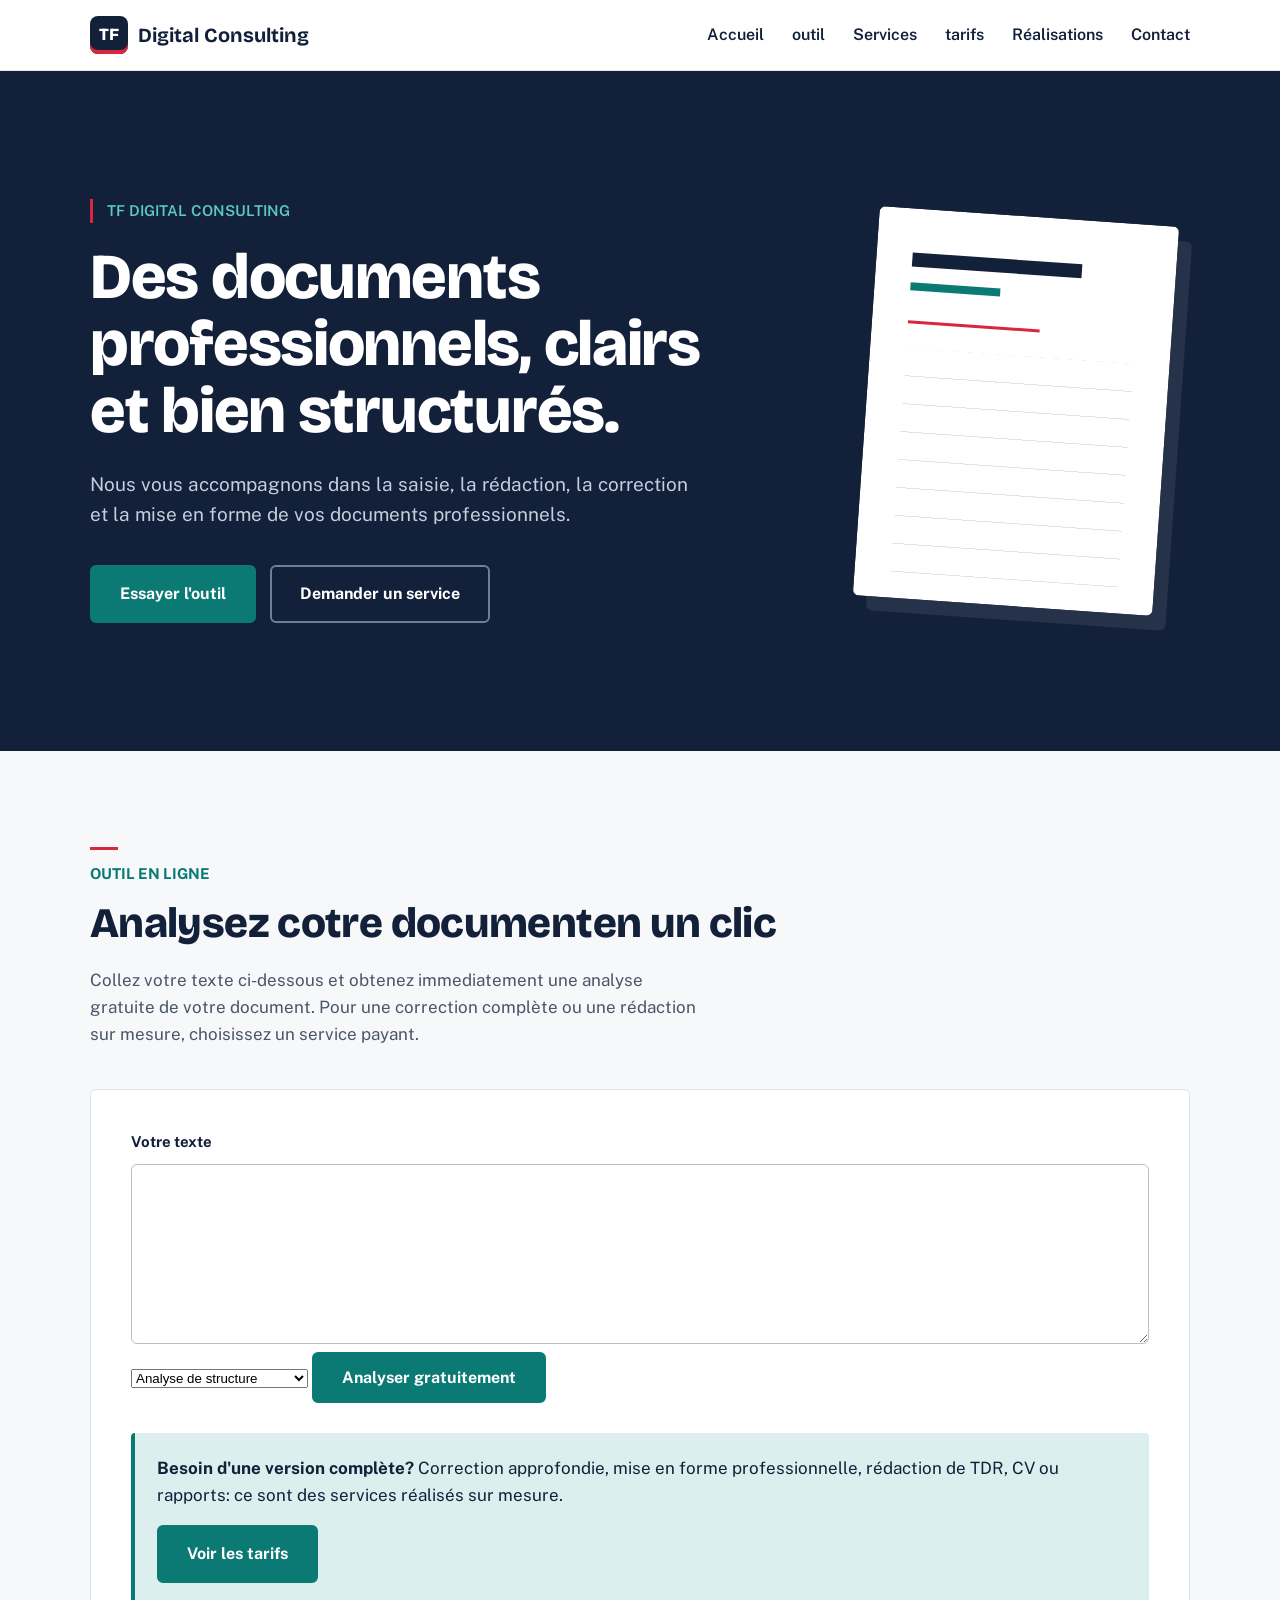
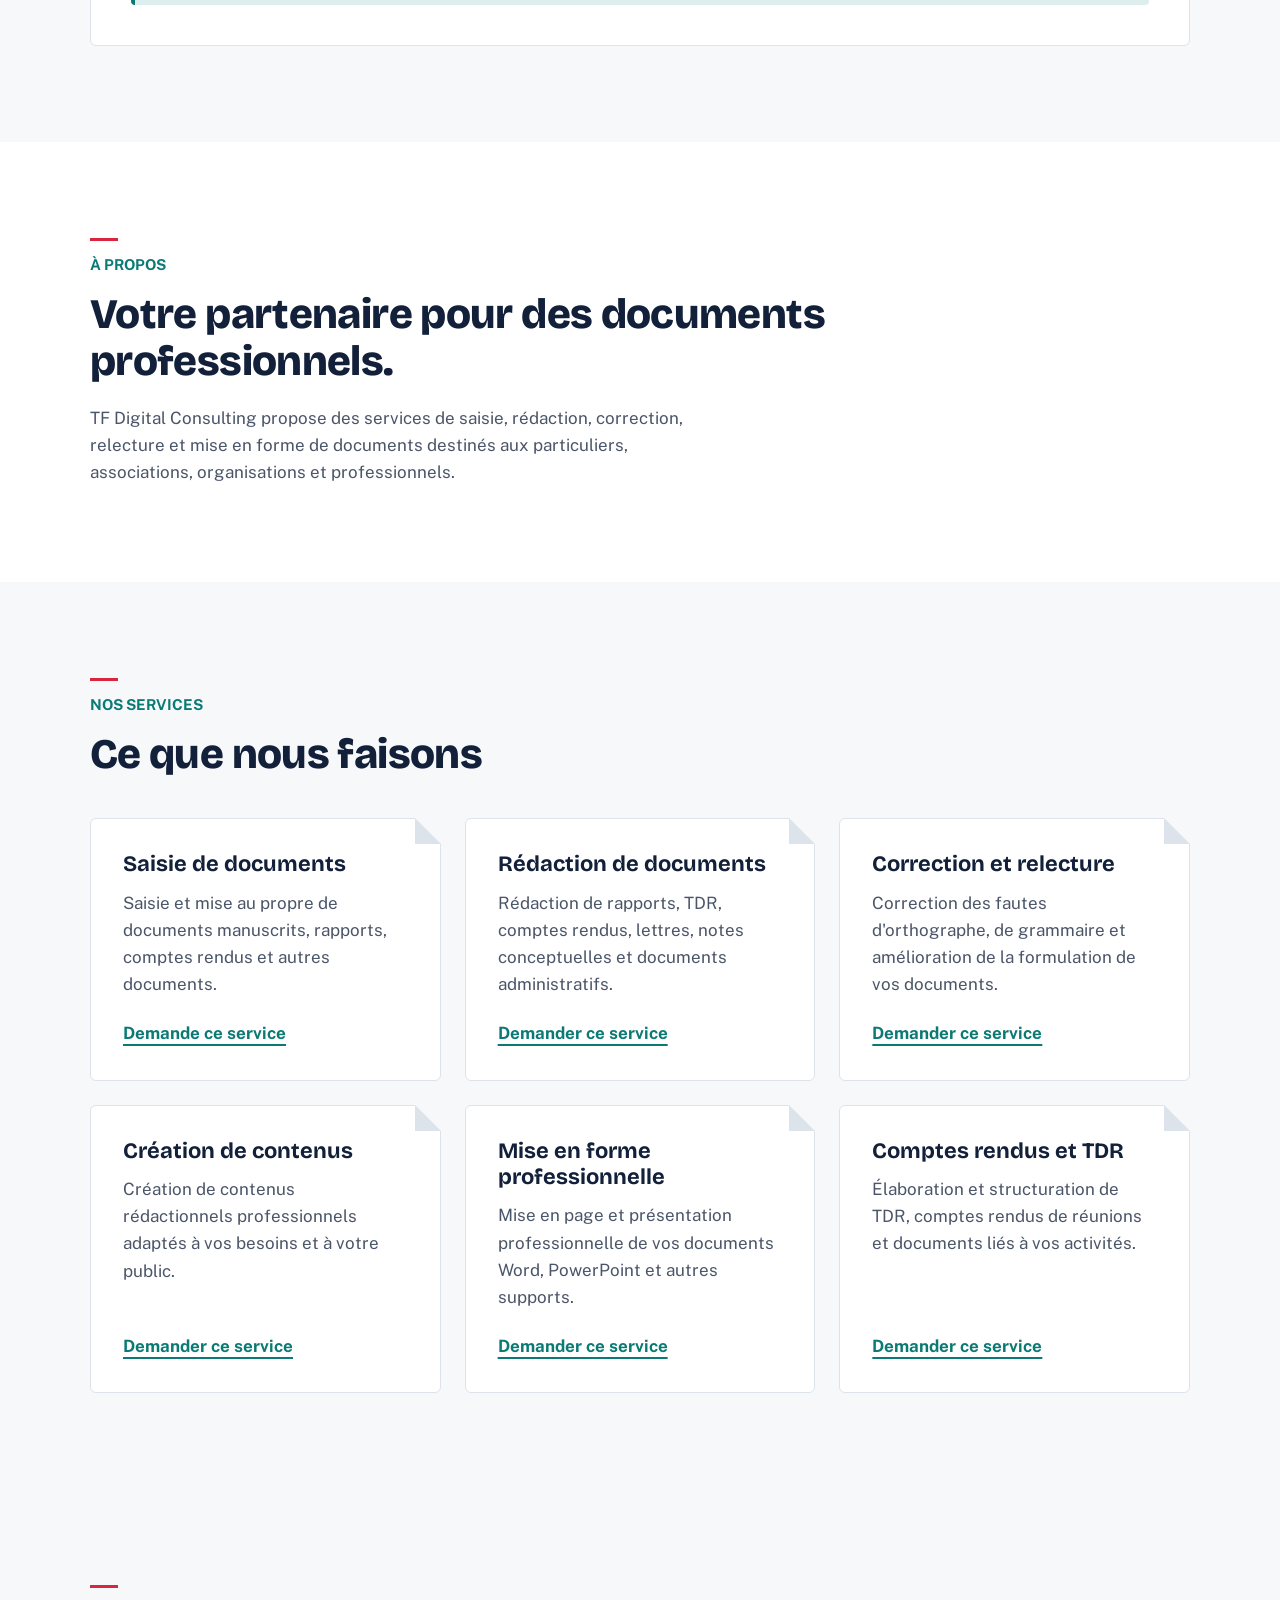
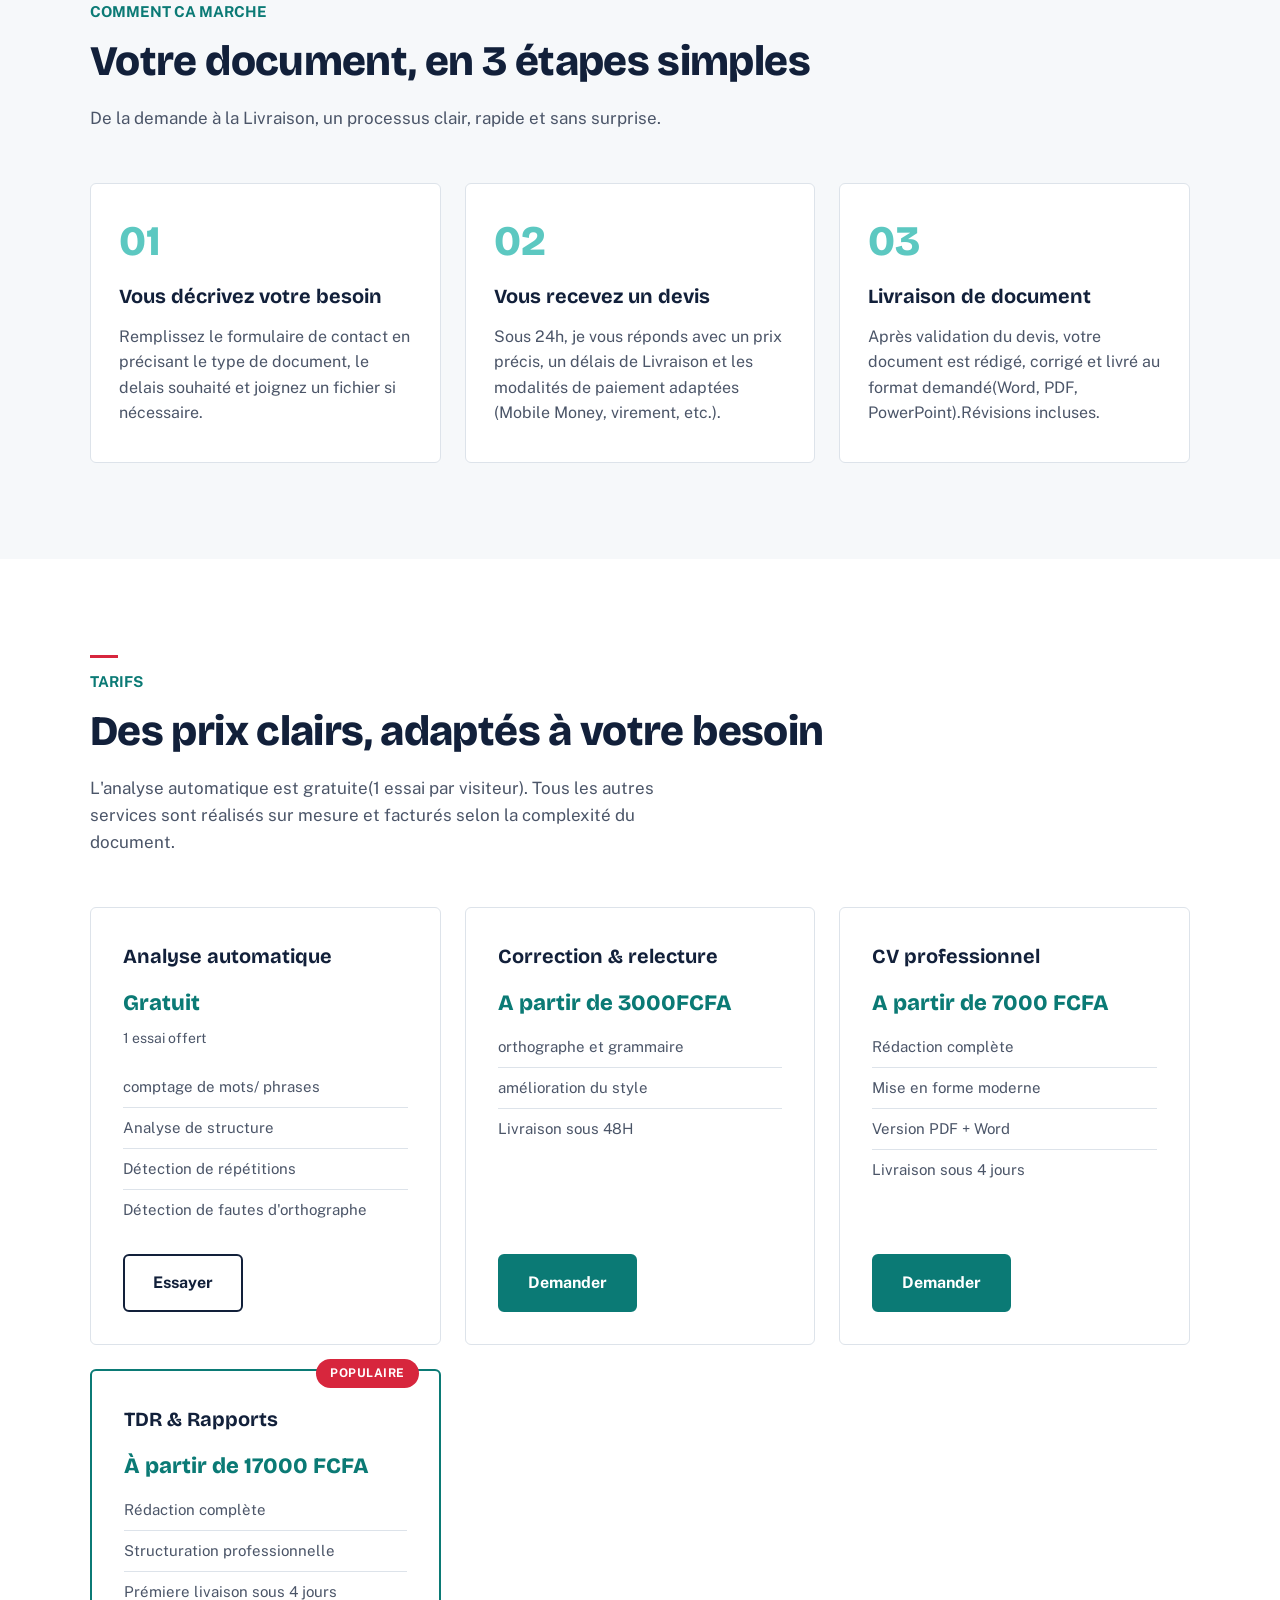
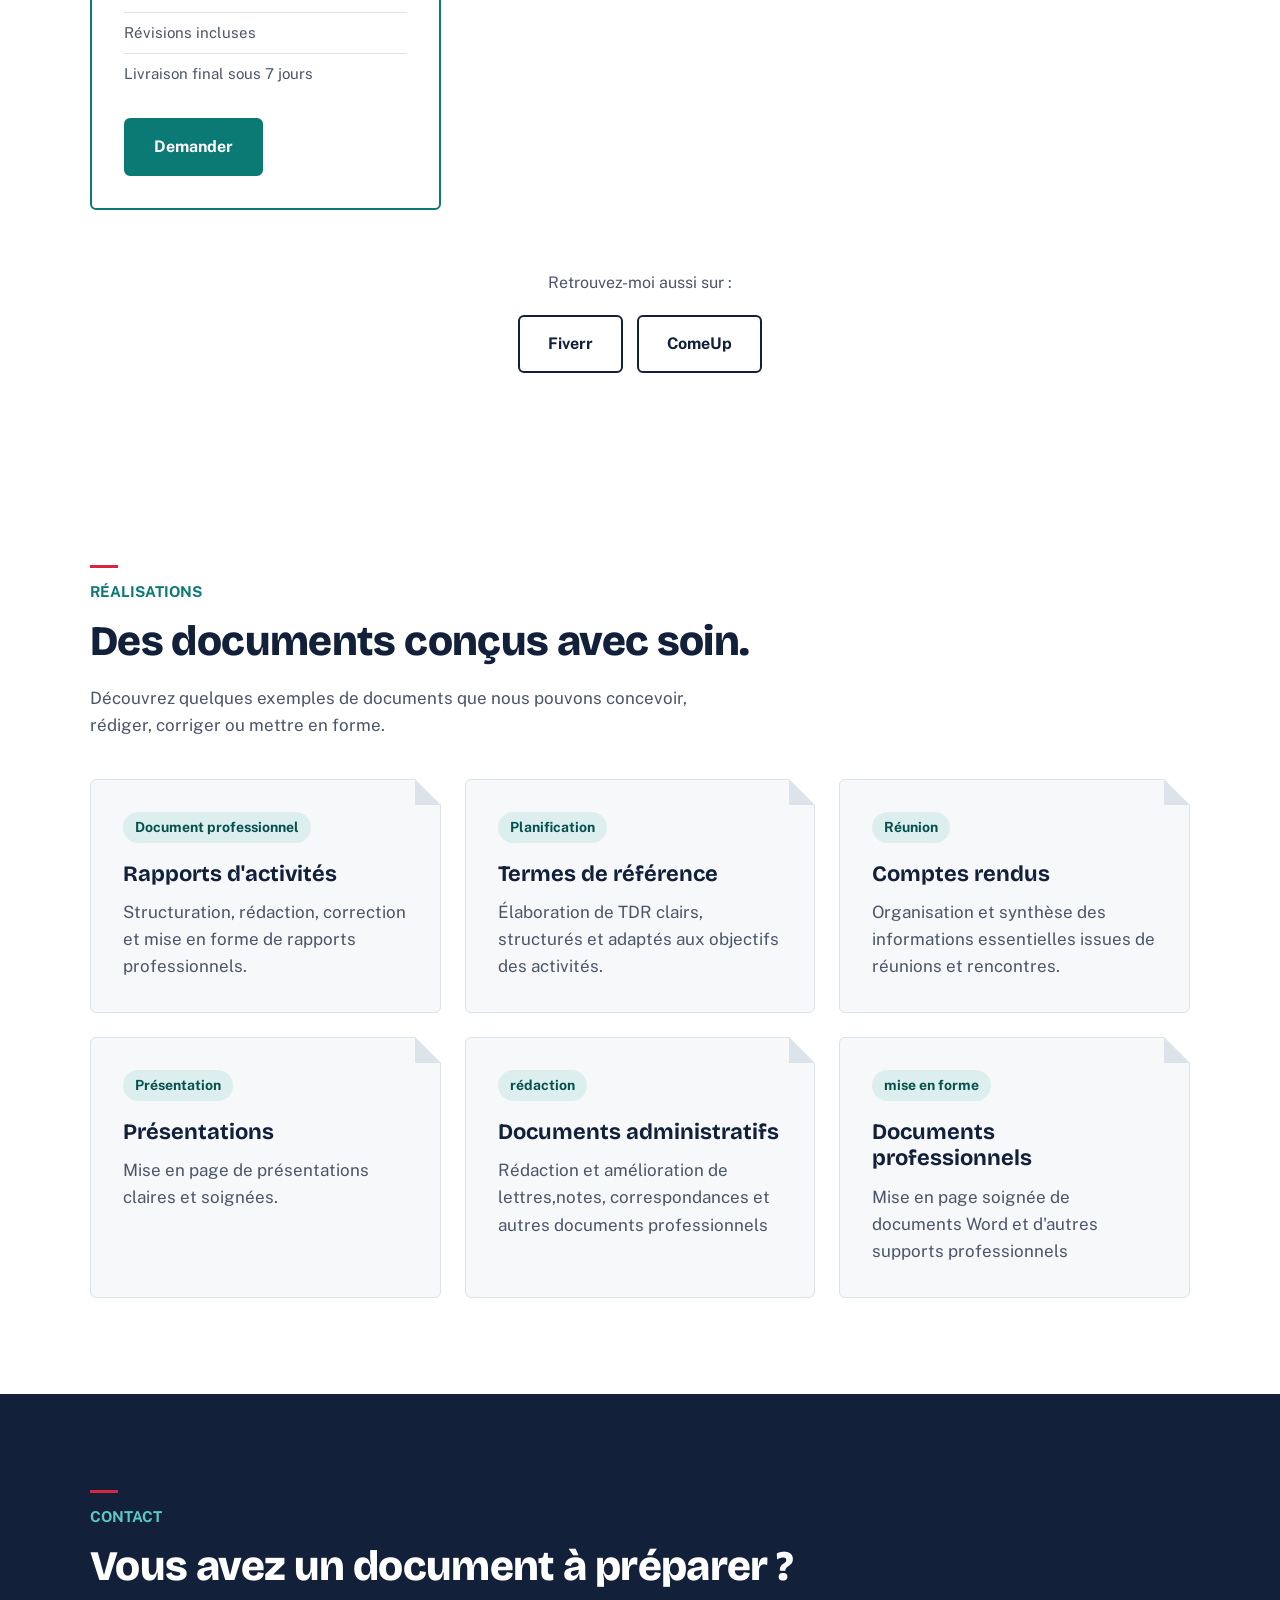
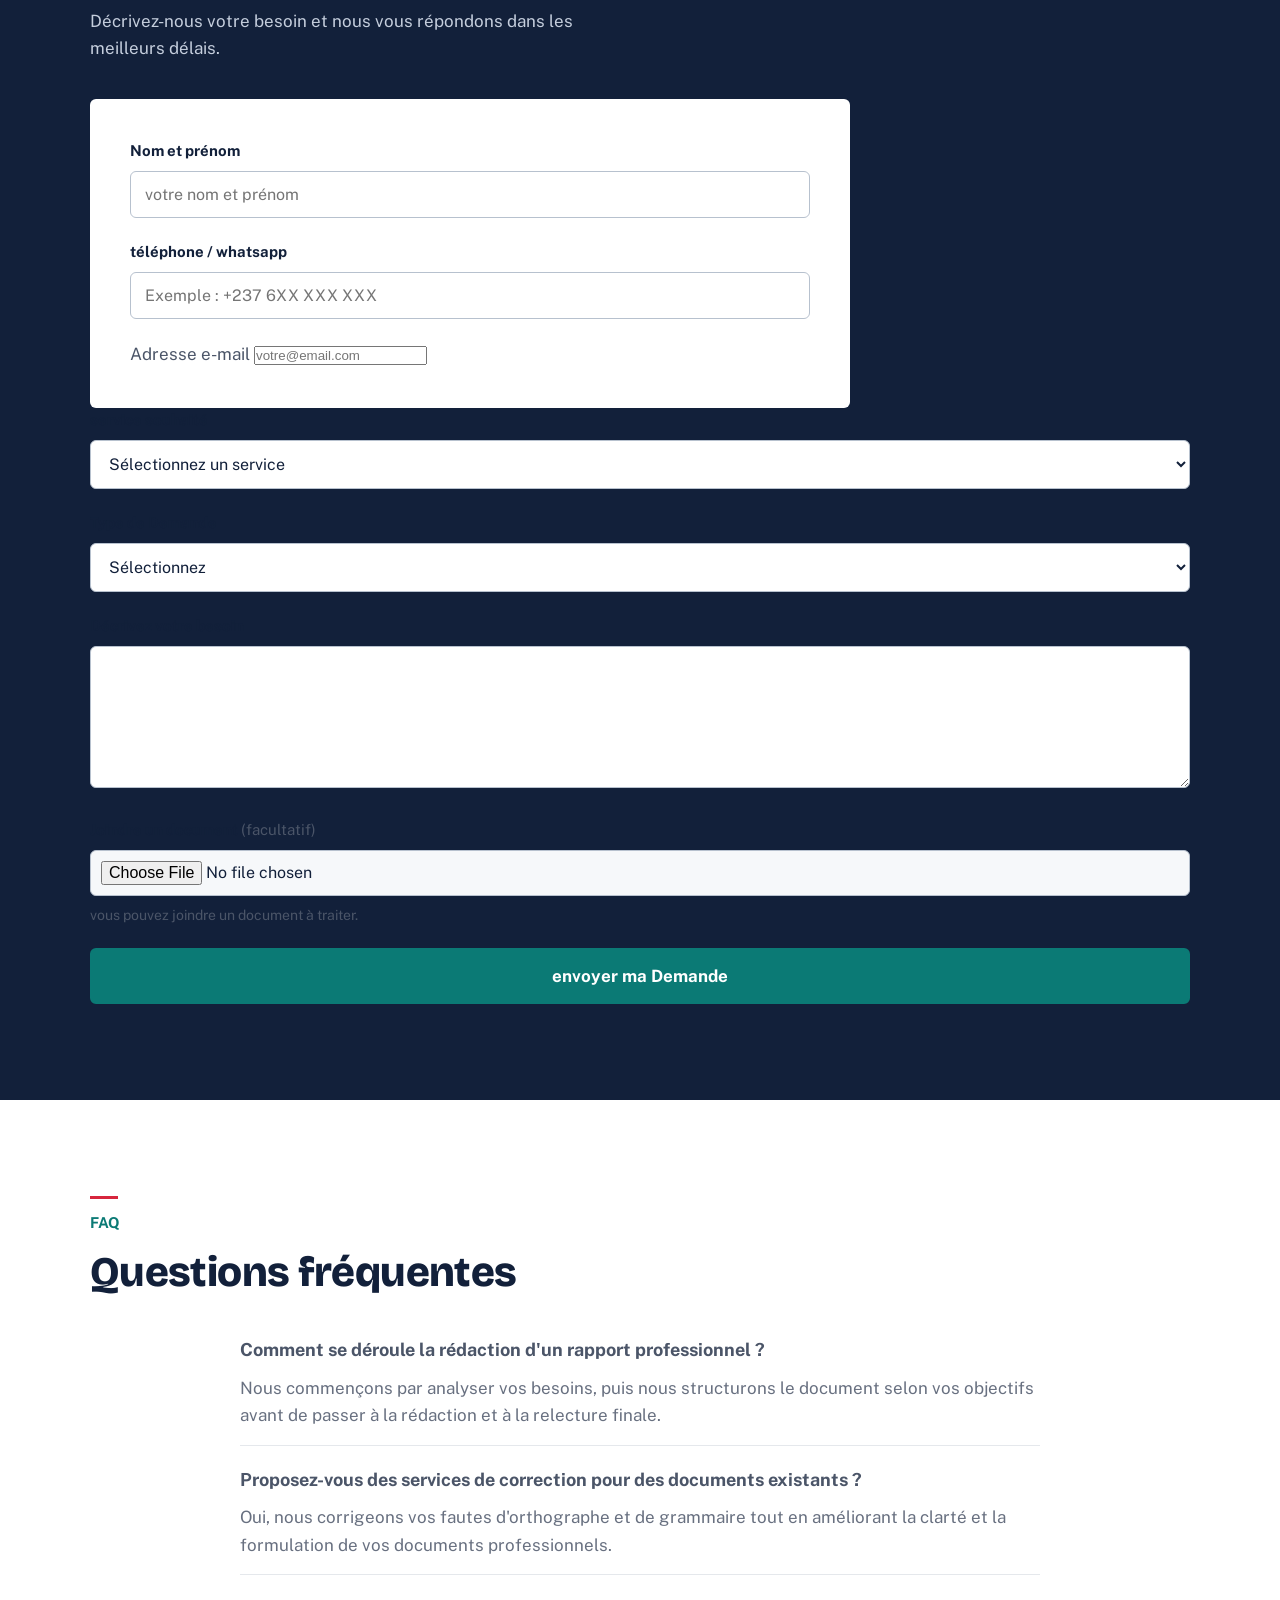
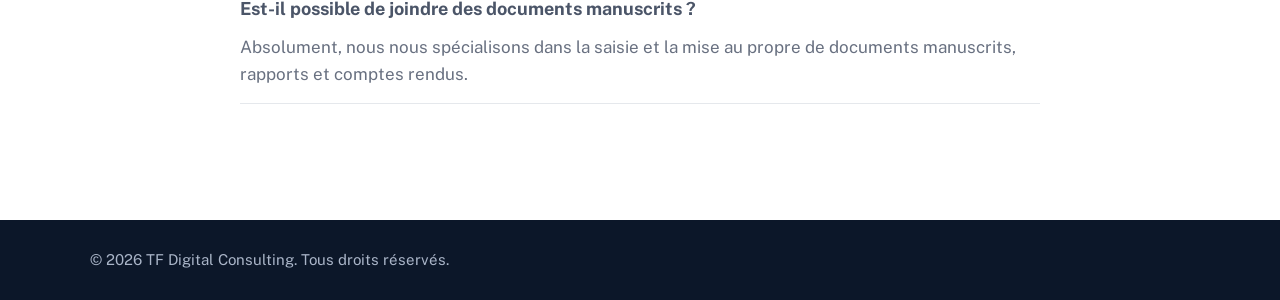
==== index.html @ 9711dbb8 "Ajout section processus et témoignages" ====
<!DOCTYPE html>
<html lang="fr">

<head>
  <meta charset="UTF-8">
  <meta name="viewport"content="width=device-width,initial-scale=1.0">
  <title>TF Digital Consulting-Rédaction, correction et meise en forme de documents professionnels </title>
  <!-- SEO META TAGS -->
   <meta name="description" content="TF Digital Consulting: expert en rédaction,correction et saisie de documents professionnels à distance. Nous accompagnons les entreprises et les particuliers dans la mise en forme de leurs rapports,TDR et courriers.">
   <meta name="keywords" content="rédaction professionnel,saisie de documents, correction de textes, TF Digital Consulting, services administratifs,Cameroun">
   <meta name="author" content="TF digital Consulting">
   <!-- Open Graph (partage sur les reseaux sociaux) -->
    <meta property="og:title" content="TF Digital Consulting-documents professionnels">
    <meta property="og:description" content="Rédaction,Correction, saisie et mise en forme de vos documents professionnels">
    <meta property="og:type" content="website">
    <!-- POLICES -->
     <link rel="preconnect" href="https://fonts.googleapis.com">
     <link rel="preconnect" href="https://fonts.gstatic.com"crossorigin>
     <link href="https://fonts.googleapis.com/css2?family=Bricolage+Grotesque:wght@600;700;800&family=public+Sans:wght@400;600;700&display=swap" rel="stylesheet">
     <!-- STYLES -->
      <link rel="stylesheet" href="style.css">
</head>
<body>

    <!-- MENU DU SITE -->
    <header>

        <nav class="navbar">

            <a href="#accueil" class="logo">
                <span class="logo-mark">TF</span>
                <span>Digital Consulting</span>
            </a>

            <ul class="menu">
                <li><a href="#accueil">Accueil</a></li>
                <li><a href="#outil">outil</a></li>
                <li><a href="#services">Services</a></li>
                <li><a href="#tarifs">tarifs</a></li>
                <li><a href="#realisations">Réalisations</a></li>
                <li><a href="#contact">Contact</a></li>
            </ul>

        </nav>

    </header>


    <!-- PAGE D'ACCUEIL -->
    <main>

        <section id="accueil" class="hero">

            <div class="hero-content">

                <p class="sur-titre">
                    TF DIGITAL CONSULTING
                </p>

                <h1>
                    Des documents professionnels,
                    clairs et bien structurés.
                </h1>

                <p class="description">
                    Nous vous accompagnons dans la saisie,
                    la rédaction, la correction et la mise
                    en forme de vos documents professionnels.
                </p>

                <div class="boutons">

                    <a href="#outil" class="btn">
                        Essayer l'outil
                    </a>

                    <a href="#contact" class="btn btn-secondaire">
                        Demander un service
                    </a>
                  
                </div>

            </div>

        </section>
        <!-- OUTIL EN LIGNE -->
         <section id="outil" class="outil-section">
            <div class="section-introduction">
                <p class="titre-section">OUTIL EN LIGNE</p>
                <h2>Analysez cotre documenten un clic</h2>
                <p class="texte-section">
                    Collez votre texte ci-dessous et obtenez immediatement une analyse gratuite de votre document.
                    Pour une correction complète ou une rédaction sur mesure, choisissez un service payant.
                </p>
            </div>
            <div class="outil-boite">
                <label for="texte-utilisateur" class="outil-label">
                    Votre texte
                </label>

                <textarea id="texte-utilisateur"
                placeholder="coller ici votre document (TDR, rapport, cv, lettre...)">
                </textarea>
                <div class="outil-action">
                    <select id="type-analyse">
                        <option value="structure">Analyse de structure</option>
                        <option value="lisibilite">Lisibilité</option>
                        <option value="repetitions">répétitions</option>
                        <option value="orthographe">Correction orthographique</option>
                    </select>
                    <button id="btn-analyser" class="btn" type="button">
                        Analyser gratuitement
                    </button>

                </div>
                <div id="resultat" class="resultat"></div>
                <div class="outil-premium">
                    <p>
                        <strong>Besoin d'une version complète?</strong>
                        Correction approfondie, mise en forme professionnelle, rédaction de TDR, CV ou rapports:
                         ce sont des services réalisés sur mesure.
                    </p>
                    <a href="#tarifs" class="btn">Voir les tarifs</a>
                </div>

            </div>
         </section>

        <!-- À PROPOS -->
        <section id="apropos" class="section">

            <p class="titre-section">
                À PROPOS
            </p>

            <h2>
                Votre partenaire pour des documents
                professionnels.
            </h2>

            <p class="texte-section">
                TF Digital Consulting propose des services
                de saisie, rédaction, correction, relecture
                et mise en forme de documents destinés aux
                particuliers, associations, organisations
                et professionnels.
            </p>

        </section>


        <!-- SERVICES -->
        <section id="services" class="services-section">

            <div class="section-introduction">

                <p class="titre-section">
                    NOS SERVICES
                </p>

                <h2>
                    Ce que nous faisons
                </h2>

            </div>


            <div class="services">

                <!-- SERVICE 1 -->
                <div class="service">

                    <span class="numero">
                        01
                    </span>

                    <h3>
                        Saisie de documents
                    </h3>

                    <p>
                        Saisie et mise au propre de documents
                        manuscrits, rapports, comptes rendus
                        et autres documents.
                    </p>
                    <a href="#contact"
                    class="service-link">
                    Demande ce service
                     </a>

                </div>


                <!-- SERVICE 2 -->
                <div class="service">

                    <span class="numero">
                        02
                    </span>

                    <h3>
                        Rédaction de documents
                    </h3>

                    <p>
                        Rédaction de rapports, TDR, comptes
                        rendus, lettres, notes conceptuelles
                        et documents administratifs.
                    </p>
                    <a href="#contact"
                    class="service-link"> Demander ce service
                </a>

                </div>


                <!-- SERVICE 3 -->
                <div class="service">

                    <span class="numero">
                        03
                    </span>

                    <h3>
                        Correction et relecture
                    </h3>

                    <p>
                        Correction des fautes d'orthographe,
                        de grammaire et amélioration de la
                        formulation de vos documents.
                    </p>
                    <a href="#contact"
                    class="service-link"> 
                    Demander ce service
                     </a>

                </div>


                <!-- SERVICE 4 -->
                <div class="service">

                    <span class="numero">
                        04
                    </span>

                    <h3>
                        Création de contenus
                    </h3>

                    <p>
                        Création de contenus rédactionnels
                        professionnels adaptés à vos besoins
                        et à votre public.
                    </p>
                    <a href="#contact"
                    class="service-link">
                Demander ce service
                    </a>

                </div>


                <!-- SERVICE 5 -->
                <div class="service">

                    <span class="numero">
                        05
                    </span>

                    <h3>
                        Mise en forme professionnelle
                    </h3>

                    <p>
                        Mise en page et présentation
                        professionnelle de vos documents
                        Word, PowerPoint et autres supports.
                    </p>
                    <a href="#contact"
                    class="service-link">
                     Demander ce service
                     </a>

                </div>


                <!-- SERVICE 6 -->
                <div class="service">

                    <span class="numero">
                        06
                    </span>

                    <h3>
                        Comptes rendus et TDR
                    </h3>

                    <p>
                        Élaboration et structuration de TDR,
                        comptes rendus de réunions et documents
                        liés à vos activités.
                    </p>
                    <a href="#contact"
                    class="service-link">
                     Demander ce service
                     </a>

                </div>

            </div>

        </section>
        <!-- COMMENT CA MARCHE -->
         <section id="processus" class="processus-section">
            <div class="section-introduction">
                <p class="titre-section">COMMENT CA MARCHE</p>
                <h2>Votre document, en 3 étapes simples</h2>
                <p class="texte-section">
                  De la demande à la Livraison, un processus clair,
                  rapide et sans surprise.
                </p>
            </div>
            <div class="etapes-grille">

              <div class="etape-carte">
                <div class="etape-num">01</div>
                <h3>Vous décrivez votre besoin</h3>
                <p>
                    Remplissez le formulaire de contact en précisant le type de document,
                    le delais souhaité et joignez un fichier si nécessaire.
                </p>
              </div>
              <div class="etape-carte">
                <div class="etape-num">02</div>
                <h3>Vous recevez un devis</h3>
                <p>
                    Sous 24h, je vous réponds avec un prix précis, un délais de Livraison et les modalités 
                    de paiement adaptées (Mobile Money, virement, etc.).
                </p>
              </div>
              <div class="etape-carte">
                <div class="etape-num">03</div>
                <h3>Livraison de document</h3>
                <p>
                    Après validation du devis, votre document est rédigé, corrigé et livré au format 
                    demandé(Word, PDF, PowerPoint).Révisions incluses.
                </p>
              </div>

            </div>
            
         </section>

        <!-- TARIFS -->
         <section id="tarifs" class="tarifs-section">
            <div class="section-introduction">
                <p class="titre-section">TARIFS</p>
                <h2>Des prix clairs, adaptés à votre besoin</h2>
                <p class="texte-section">
                  L'analyse automatique est gratuite(1 essai par visiteur).
                  Tous les autres services sont réalisés sur mesure et facturés selon la  complexité du document.
                </p>
            </div>
            <div class="tarifs-grille">

                <!-- ANALYSE GRATUITE -->
                 <div class="tarif-carte">
                    <h3>Analyse automatique</h3>
                    <p class="prix">Gratuit</p>
                    <p class="tarif-detail">1 essai offert</p>
                    <ul>
                        <li>comptage de mots/ phrases</li>
                        <li>Analyse de structure</li>
                        <li>Détection de répétitions</li>
                        <li>Détection de fautes d'orthographe</li>
                    </ul>
                    <a href="#outil" class="btn btn-secondaire">Essayer</a>
                 </div>
                 <!-- CORRECTION -->
                  <div class="tarif-carte">
                    <h3>Correction & relecture</h3>
                    <p class="prix">A partir de 3000FCFA                    
                    </p>
                    <ul>
                        <li>orthographe et grammaire</li>
                        <li>amélioration du style</li>
                        <li>Livraison sous 48H</li>
                    </ul>
                    <a href="#contact" class="btn">Demander</a>
                  </div>
                  <!-- CV -->
                   <div class="tarif-carte">
                      <h3>CV professionnel</h3>
                      <p class="prix"> A partir de 7000 FCFA</p>
                      <ul>
                        <li>Rédaction complète</li>
                        <li>Mise en forme moderne</li>
                        <li>Version PDF + Word</li>
                        <li>Livraison sous 4 jours</li>
                      </ul>
                      <a href="#contact" class="btn">Demander</a>
                   </div>
                   <!-- TDR / RAPPORTS (populaire) -->
                    <div class="tarif-carte tarif-populaire" >
                       <span class="badge"> populaire</span>
                       <h3>TDR & Rapports</h3>
                       <p class="prix">À partir de 17000 FCFA</p>
                       <ul>
                        <li>Rédaction complète</li>
                        <li>Structuration professionnelle</li>
                        <li>Prémiere livaison sous 4 jours</li>
                        <li>Révisions incluses</li>
                        <li>Livraison final sous 7 jours</li>
                        </ul>
                        <a href="#contact" class="btn">Demander</a>
                    </div>
            </div>
            <!-- AUTRES PLATEFORMES -->
             <div class="autres-plateformes">
                <p>Retrouvez-moi aussi sur : </p>
                <div class="plateformes-liens">
                    <a href="https://www.fiverr.com/tryphosefoning"
                    target="_blank"
                    class="btn btn-secondaire">
                     Fiverr
                    </a>
                    <a href="https://comeup.com/@ngouegnifoning"
                    target="_blank"
                    class="btn btn-secondaire">
                     ComeUp
                     </a>
                </div>
             </div>

         </section>
        <!-- RÉALISATIONS -->
        <section id="realisations" class="realisations-section">

         <div class="section-introduction">

           <p class="titre-section">
            RÉALISATIONS
            </p>

           <h2>
            Des documents conçus avec soin.
           </h2>

          <p class="texte-section">
            Découvrez quelques exemples de documents
            que nous pouvons concevoir, rédiger,
            corriger ou mettre en forme.
          </p>

          </div>
          <div class="realisations-grille">

  <article class="realisation-carte">
    <div class="carte-haut">
      <span class="carte-num">01</span>
      <span class="carte-cat">Document professionnel</span>
    </div>
    <h3>Rapports d'activités</h3>
    <p>Structuration, rédaction, correction et mise en forme de rapports professionnels.</p>
  </article>

  <article class="realisation-carte">
    <div class="carte-haut">
      <span class="carte-num">02</span>
      <span class="carte-cat">Planification</span>
    </div>
    <h3>Termes de référence</h3>
    <p>Élaboration de TDR clairs, structurés et adaptés aux objectifs des activités.</p>
  </article>

  <article class="realisation-carte">
    <div class="carte-haut">
      <span class="carte-num">03</span>
      <span class="carte-cat">Réunion</span>
    </div>
    <h3>Comptes rendus</h3>
    <p>Organisation et synthèse des informations essentielles issues de réunions et rencontres.</p>
  </article>

  <article class="realisation-carte">
    <div class="carte-haut">
      <span class="carte-num">04</span>
      <span class="carte-cat">Présentation</span>
    </div>
    <h3>Présentations</h3>
    <p>Mise en page de présentations claires et soignées.</p>
  </article>

   <article class="realisation-carte">
     <div class="carte-haut">
        <span class="carte-num">05</span>
        <span class="carte-cat">rédaction</span>
     </div>
     <h3>Documents administratifs</h3>
     <p>Rédaction et amélioration de lettres,notes, correspondances et autres documents professionnels</p>
   </article>

   <article class="realisation-carte">
     <div class="carte-haut">
        <span class="carte-num">06</span>
        <span class="carte-cat"> mise en forme</span>
     </div>
     <h3>Documents professionnels</h3>
     <p>Mise en page soignée de documents Word et d'autres supports professionnels</p> 
   </article>

</div>

   
        </section>


        <!-- CONTACT -->
        <section id="contact" class="contact">

            <div class="contact-content">

                <p class="titre-section">
                    CONTACT
                </p>

                <h2>
                    Vous avez un document à préparer ?
                </h2>

                <p class="contact-intro">
                    Décrivez-nous votre besoin et nous vous répondons dans les meilleurs délais.
                    
                </p>
                <form class=" contact-form"
                 action="https://formspree.io/f/xwlvonkk"
                 method="POST"
                 enctype="multipart/form-data"
                  >

                   <!-- NOM -->
                    <div class="form-group">

                        <label for="nom">
                            Nom et prénom 
                        </label>
                        <input 
                              type="text"
                              id="nom"
                              name="nom"
                              placeholder="votre nom et prénom"
                              autocomplete="name"
                              required
                              >
                              
                    </div>

                    <!--TELEPHONE-->
                    <div class="form-group">
                        <label for="telephone">
                            téléphone / whatsapp
                        </label>
                        <input 
                        type="tel"
                        id="telephone"
                        name="telephone"
                        placeholder="Exemple : +237 6XX XXX XXX"
                        autocomplete="tel"
                        required
                        >

                    </div>
                    <!--EMAIL-->
                    <div="form-group">
                        <label for="email">
                            Adresse e-mail
                        </label>
                        <input 
                        type="email"
                        id="email"
                        name="email"
                        placeholder="votre@email.com"
                        autocomplete="email"
                        >

                    </div>
                    <!--SERVICE-->
                    <div class="form-group">
                        <label for="service">
                            service souhaité
                        </label>
                        <select id="service"
                        name="service"
                        required
                        >

                          <option value="">
                            Sélectionnez un service
                          </option>

                          <option value="saisie">
                            Saisie de documents
                          </option>

                          <option value="redaction">
                            rédaction de documents
                          </option>

                          <option value="correction">
                            correction et relecture
                          </option>
                           
                           <option value="contenus">
                            Création de contenus rédactionnels
                           </option>

                           <option value="mise en forme">
                            Mise en forme professionnelle
                           </option>

                           <option value="tdr">
                            rédaction des TDR
                           </option>

                           <option value="rapport">
                            Rédaction des rapports
                           </option>

                           <option value="compte rendu">
                            Rédaction des comptes rendus
                           </option>

                           <option value="autre">
                            Autre Demande
                           </option>

                        </select>

                    </div>
                    <!-- TYPE DE DEMANDE -->
                     <div class="form-group">
                        <label for="type-demande">Type de Demande</label>
                        <select id="type-demande" name="type-demande" required>
                            <option value="">Sélectionnez</option>
                            <option value="service-manuel"> Service manuel(payant)</option>
                            <option value="outil-premium">Version premium de l'outil</option>
                            <option value="devis">Demande de devis</option>
                            <option value="autre">Autre</option>
                        </select>
                     </div>
                  <!--MESSAGE--> 
                  <div class="form-group">
                    <label for="message">
                        Décrivez votre besoin
                    </label>
                    <textarea 
                     name="message"
                     id="message"
                     rows="6"
                     placeholder="Expliquez-nous ce dont vous avez besoin..."
                     required
                     >
                    </textarea>

                  </div> 
                  
                  <!-- FICHIER -->
                   <div class="form-group">

                    <label for="document">
                        Joindre un document
                        <span>(facultatif)</span>
                    </label>

                    <input type="file"
                      id="document"
                       name="document">

                       <small>
                        vous pouvez joindre un document à traiter.

                       </small>

                   </div>

                   <!-- BOUTON -->
                    <button
                     type="submit"
                     class="btn
                    formulaire-btn">
                    envoyer ma Demande
                </button>

                </form>
                
            </div>

        </section>

    </main>
    <!-- FAQ SEO -->
<section id="faq" class="section">
    <div class="section-introduction">
        <p class="titre-section">FAQ</p>
        <h2>Questions fréquentes</h2>
    </div>

    <div class="faq-container" style="max-width: 800px; margin: 40px auto 0;">
        <div class="faq-item" style="margin-bottom: 20px; border-bottom: 1px solid #e5e8ec; padding-bottom: 15px;">
            <h3 style="font-size: 18px; margin-bottom: 10px;">Comment se déroule la rédaction d'un rapport professionnel ?</h3>
            <p style="color: #687080;">Nous commençons par analyser vos besoins, puis nous structurons le document selon vos objectifs avant de passer à la rédaction et à la relecture finale.</p>
        </div>
        <div class="faq-item" style="margin-bottom: 20px; border-bottom: 1px solid #e5e8ec; padding-bottom: 15px;">
            <h3 style="font-size: 18px; margin-bottom: 10px;">Proposez-vous des services de correction pour des documents existants ?</h3>
            <p style="color: #687080;">Oui, nous corrigeons vos fautes d'orthographe et de grammaire tout en améliorant la clarté et la formulation de vos documents professionnels.</p>
        </div>
        <div class="faq-item" style="margin-bottom: 20px; border-bottom: 1px solid #e5e8ec; padding-bottom: 15px;">
            <h3 style="font-size: 18px; margin-bottom: 10px;">Est-il possible de joindre des documents manuscrits ?</h3>
            <p style="color: #687080;">Absolument, nous nous spécialisons dans la saisie et la mise au propre de documents manuscrits, rapports et comptes rendus.</p>
        </div>
    </div>
</section>

    <!-- PIED DE PAGE -->
    <footer>

        <p>
            © 2026 TF Digital Consulting.
            Tous droits réservés.
        </p>

    </footer>


    <script src="script.js"></script>

</body>

</html>
---- style.css ----
/* TF DIGITAL CONSULTING - IDENTITE VISUELLE*/
:root {
    --encre: #12203A;
    --papier: #F6F8FA;
    --sarcelle: #0B7A75;
    --sarcelle-clair: #5CC8C1;
    --rouge: #D7263D;
    --gris: #4B5568;
    --filet: #DDE3EA;
    --blanc: #FFFFFF;
 
    --titre: 'Bricolage Grotesque', 'Segoe UI', Arial, sans-serif;
    --texte: 'Public Sans', 'Segoe UI', Arial, sans-serif;
 
    --marge: max(24px, calc((100% - 1100px) / 2));
}
 
* {
    box-sizing: border-box;
    margin: 0;
    padding: 0;
}
 
html {
    scroll-behavior: smooth;
}
 
body {
    font-family: var(--texte);
    font-size: 17px;
    line-height: 1.6;
    color: var(--gris);
    background: var(--blanc);
}
 
section[id] {
    scroll-margin-top: 80px;
}
 
a:focus-visible,
button:focus-visible,
input:focus-visible,
select:focus-visible,
textarea:focus-visible {
    outline: 3px solid var(--sarcelle-clair);
    outline-offset: 3px;
}
 
/* =========================
   MENU
========================= */
 
header {
    position: sticky;
    top: 0;
    z-index: 50;
    background: var(--blanc);
    border-bottom: 1px solid var(--filet);
}
 
.navbar {
    display: flex;
    align-items: center;
    justify-content: space-between;
    gap: 24px;
    padding: 16px var(--marge);
}
 
.logo {
    display: inline-flex;
    align-items: center;
    gap: 10px;
    font-family: var(--titre);
    font-weight: 700;
    font-size: 20px;
    color: var(--encre);
    text-decoration: none;
}
 
.logo-mark {
    display: inline-flex;
    align-items: center;
    justify-content: center;
    width: 38px;
    height: 38px;
    border-radius: 8px;
    background: var(--encre);
    color: var(--blanc);
    font-size: 17px;
    font-weight: 800;
    box-shadow: inset 0 -4px 0 var(--rouge);
}
 
.menu {
    display: flex;
    gap: 28px;
    list-style: none;
}
 
.menu a {
    color: var(--encre);
    text-decoration: none;
    font-weight: 600;
    font-size: 16px;
    padding: 6px 0;
    border-bottom: 2px solid transparent;
    transition: border-color 0.2s, color 0.2s;
}
 
.menu a:hover {
    color: var(--sarcelle);
    border-bottom-color: var(--rouge);
}
 
/* =========================
   ACCUEIL
========================= */
 
.hero {
    position: relative;
    overflow: hidden;
    padding: clamp(64px, 10vw, 128px) var(--marge);
    background: var(--encre);
    color: #C5CEDD;
}
 
.hero-content {
    position: relative;
    z-index: 1;
    max-width: 620px;
}
 
.sur-titre {
    font-size: 15px;
    font-weight: 600;
    color: var(--sarcelle-clair);
    margin-bottom: 20px;
    padding-left: 14px;
    border-left: 3px solid var(--rouge);
}
 
.hero h1 {
    font-family: var(--titre);
    font-weight: 800;
    font-size: clamp(38px, 6vw, 64px);
    line-height: 1.05;
    letter-spacing: -0.02em;
    color: var(--blanc);
}
 
.hero .description {
    margin-top: 24px;
    max-width: 52ch;
    font-size: 19px;
    color: #C5CEDD;
}
 
.boutons {
    display: flex;
    flex-wrap: wrap;
    gap: 14px;
    margin-top: 36px;
}
 
/* La feuille de document (seul élément décoratif du site) */
.hero::after {
    content: "";
    position: absolute;
    right: max(24px, calc((100% - 1100px) / 2 + 24px));
    top: 50%;
    width: 300px;
    height: 390px;
    border-radius: 6px;
    transform: translateY(-50%) rotate(4deg);
    background:
        linear-gradient(var(--rouge), var(--rouge)) 36px 112px / 132px 3px no-repeat,
        linear-gradient(var(--encre), var(--encre)) 36px 44px / 170px 14px no-repeat,
        linear-gradient(var(--sarcelle), var(--sarcelle)) 36px 74px / 90px 8px no-repeat,
        repeating-linear-gradient(to bottom, transparent 0, transparent 27px, var(--filet) 27px, var(--filet) 28px) 36px 140px / calc(100% - 72px) 224px no-repeat,
        var(--blanc);
    box-shadow: 14px 14px 0 rgba(255, 255, 255, 0.08);
}
 
/* =========================
   BOUTONS
========================= */
 
.btn {
    display: inline-block;
    padding: 14px 28px;
    border-radius: 6px;
    background: var(--sarcelle);
    border: 2px solid var(--sarcelle);
    color: var(--blanc);
    font-family: var(--texte);
    font-weight: 700;
    font-size: 16px;
    text-decoration: none;
    cursor: pointer;
    transition: background 0.2s, border-color 0.2s;
}
 
.btn:hover {
    background: #096560;
    border-color: #096560;
}
 
.btn-secondaire {
    background: transparent;
    border-color: #6F7E99;
    color: var(--blanc);
}
 
.btn-secondaire:hover {
    background: rgba(255, 255, 255, 0.1);
    border-color: var(--blanc);
}
 
/* =========================
   TITRES DES SECTIONS
========================= */
 
.section,
.services-section,
.realisations-section {
    padding: clamp(56px, 8vw, 96px) var(--marge);
}
 
.titre-section {
    display: block;
    font-size: 15px;
    font-weight: 700;
    color: var(--sarcelle);
    margin-bottom: 14px;
}
 
.titre-section::before {
    content: "";
    display: block;
    width: 28px;
    height: 3px;
    margin-bottom: 12px;
    background: var(--rouge);
}
 
h2 {
    font-family: var(--titre);
    font-weight: 800;
    font-size: clamp(28px, 4vw, 42px);
    line-height: 1.12;
    letter-spacing: -0.015em;
    color: var(--encre);
    max-width: 20em;
}
 
.texte-section {
    margin-top: 20px;
    max-width: 62ch;
}
 
.section-introduction {
    margin-bottom: 40px;
}
 
/* =========================
   SERVICES
========================= */
 
.services-section {
    --fond: var(--papier);
    background: var(--fond);
}
 
.services {
    display: grid;
    grid-template-columns: repeat(auto-fit, minmax(300px, 1fr));
    gap: 24px;
}
 
.service,
.realisation-carte {
    position: relative;
    padding: 32px;
    border: 1px solid var(--filet);
    border-radius: 6px;
}
 
.service {
    background: var(--blanc);
    display: flex;
    flex-direction: column;
    align-items: flex-start;
}
 
/* Coin de feuille pliée */
.service::before,
.realisation-carte::before {
    content: "";
    position: absolute;
    top: -1px;
    right: -1px;
    border-style: solid;
    border-width: 0 26px 26px 0;
    border-color: transparent var(--fond) var(--filet) transparent;
}
 
.numero {
    display: none;
}
 
.service h3,
.realisation-carte h3 {
    font-family: var(--titre);
    font-weight: 700;
    font-size: 22px;
    line-height: 1.2;
    color: var(--encre);
}
 
.service p,
.realisation-carte p {
    margin-top: 12px;
}
 
.service-link {
    display: inline-block;
    margin-top: auto;
    padding-top: 22px;
    color: var(--sarcelle);
    font-weight: 700;
    text-decoration: underline;
    text-decoration-thickness: 2px;
    text-underline-offset: 5px;
    transition: color 0.2s;
}
 
.service-link:hover {
    color: var(--rouge);
}
 
/* =========================
   RÉALISATIONS
========================= */
 
.realisations-section {
    --fond: var(--blanc);
    background: var(--fond);
}
 
.realisations-grille {
    display: grid;
    grid-template-columns: repeat(auto-fit, minmax(300px, 1fr));
    gap: 24px;
    margin-top: 8px;
}
 
.realisation-carte {
    background: var(--papier);
}
 
.carte-haut {
    margin-bottom: 18px;
}
 
.carte-num {
    display: none;
}
 
.carte-cat {
    display: inline-block;
    padding: 4px 12px;
    border-radius: 999px;
    background: #DCEFEE;
    color: #07514D;
    font-size: 14px;
    font-weight: 700;
}
 
/* =========================
   CONTACT
========================= */
 
.contact {
    padding: clamp(56px, 8vw, 96px) var(--marge);
    background: var(--encre);
    color: #C5CEDD;
}
 
.contact-content {
    max-width: 760px;
}
 
.contact .titre-section {
    color: var(--sarcelle-clair);
}
 
.contact h2 {
    color: var(--blanc);
}
 
.contact-intro {
    margin-top: 18px;
    max-width: 56ch;
    color: #C5CEDD;
}
 
.contact-form {
    margin-top: 36px;
    padding: clamp(24px, 4vw, 40px);
    border-radius: 6px;
    background: var(--blanc);
    color: var(--gris);
}
 
.form-group {
    margin-bottom: 22px;
}
 
.form-group label {
    display: block;
    margin-bottom: 8px;
    font-weight: 700;
    font-size: 15px;
    color: var(--encre);
}
 
.form-group label span {
    font-weight: 400;
    color: var(--gris);
}
 
.form-group input,
.form-group select,
.form-group textarea {
    width: 100%;
    padding: 13px 14px;
    border: 1.5px solid #B7C1CE;
    border-radius: 6px;
    background: var(--blanc);
    font-family: var(--texte);
    font-size: 16px;
    color: var(--encre);
}
 
.form-group textarea {
    resize: vertical;
    min-height: 140px;
}
 
.form-group input:focus,
.form-group select:focus,
.form-group textarea:focus {
    border-color: var(--sarcelle);
}
 
.form-group input[type="file"] {
    padding: 10px;
    background: var(--papier);
}
 
.form-group small {
    display: block;
    margin-top: 8px;
    font-size: 14px;
    color: var(--gris);
}
 
.formulaire-btn {
    width: 100%;
    padding: 16px 28px;
    font-size: 17px;
}
 
/* =========================
   PIED DE PAGE
========================= */
 
footer {
    padding: 28px var(--marge);
    background: #0C1729;
    color: #AAB5C8;
    font-size: 15px;
}
 
/* =========================
   TÉLÉPHONE ET PETITS ÉCRANS
========================= */
 
@media (max-width: 1000px) {
    .hero::after {
        display: none;
    }
}
 
@media (max-width: 768px) {
    .navbar {
        flex-direction: column;
        gap: 14px;
    }
 
    .menu {
        flex-wrap: wrap;
        justify-content: center;
        gap: 8px 20px;
    }
 
    .hero .description {
        font-size: 18px;
    }
 
    .boutons .btn {
        flex: 1 1 100%;
        text-align: center;
    }
 
    .service,
    .realisation-carte {
        padding: 26px;
    }
}
 
@media (prefers-reduced-motion: reduce) {
    html {
        scroll-behavior: auto;
    }
 
    * {
        transition: none !important;
    }
}
/* =========================
   OUTIL EN LIGNE
========================= */

.outil-section {
    padding: clamp(56px, 8vw, 96px) var(--marge);
    background: var(--papier);
}

.outil-boite {
    margin-top: 40px;
    padding: clamp(24px, 4vw, 40px);
    background: var(--blanc);
    border: 1px solid var(--filet);
    border-radius: 6px;
}

.outil-label {
    display: block;
    margin-bottom: 10px;
    font-weight: 700;
    font-size: 15px;
    color: var(--encre);
}

.outil-boite textarea {
    width: 100%;
    min-height: 180px;
    padding: 16px;
    border: 1.5px solid #B7C1CE;
    border-radius: 6px;
    background: var(--blanc);
    font-family: var(--texte);
    font-size: 16px;
    color: var(--encre);
    resize: vertical;
}

.outil-boite textarea:focus {
    border-color: var(--sarcelle);
    outline: none;
}

.outil-actions {
    display: flex;
    flex-wrap: wrap;
    gap: 12px;
    margin-top: 20px;
}

.outil-actions select {
    flex: 1 1 220px;
    padding: 13px 14px;
    border: 1.5px solid #B7C1CE;
    border-radius: 6px;
    background: var(--blanc);
    font-family: var(--texte);
    font-size: 16px;
    color: var(--encre);
}

.outil-actions button {
    flex: 0 0 auto;
}

.resultat {
    margin-top: 28px;
}

.resultat h3 {
    font-family: var(--titre);
    font-size: 20px;
    color: var(--encre);
    margin-bottom: 15px;
}

.resultat ul {
    list-style: none;
    padding: 0;
}

.resultat li {
    padding: 10px 0;
    border-bottom: 1px solid var(--filet);
}

.resultat li:last-child {
    border-bottom: none;
}

.resultat p {
    margin-top: 12px;
}

.outil-premium {
    margin-top: 30px;
    padding: 22px;
    background: #DCEFEE;
    border-left: 4px solid var(--sarcelle);
    border-radius: 4px;
}

.outil-premium p {
    margin-bottom: 16px;
    color: var(--encre);
}

/* =========================
   TARIFS
========================= */

.tarifs-section {
    padding: clamp(56px, 8vw, 96px) var(--marge);
    background: var(--blanc);
}

.tarifs-grille {
    display: grid;
    grid-template-columns: repeat(auto-fit, minmax(260px, 1fr));
    gap: 24px;
    margin-top: 50px;
}

.tarif-carte {
    position: relative;
    display: flex;
    flex-direction: column;
    padding: 32px;
    background: var(--blanc);
    border: 1px solid var(--filet);
    border-radius: 6px;
    transition: transform 0.2s, box-shadow 0.2s;
}

.tarif-carte:hover {
    transform: translateY(-4px);
    box-shadow: 0 12px 30px rgba(18, 32, 58, 0.08);
}

.tarif-carte h3 {
    font-family: var(--titre);
    font-weight: 700;
    font-size: 20px;
    color: var(--encre);
    margin-bottom: 14px;
}

.tarif-carte .prix {
    font-family: var(--titre);
    font-weight: 800;
    font-size: 22px;
    color: var(--sarcelle);
    margin-bottom: 6px;
}

.tarif-detail {
    font-size: 14px;
    color: var(--gris);
    margin-bottom: 18px;
}

.tarif-carte ul {
    list-style: none;
    padding: 0;
    margin: 0 0 24px;
    flex-grow: 1;
}

.tarif-carte ul li {
    padding: 8px 0;
    color: var(--gris);
    font-size: 15px;
    border-bottom: 1px solid var(--filet);
}

.tarif-carte ul li:last-child {
    border-bottom: none;
}

.tarif-carte .btn {
    text-align: center;
    align-self: flex-start;
}

.tarif-populaire {
    border: 2px solid var(--sarcelle);
}

.badge {
    position: absolute;
    top: -12px;
    right: 20px;
    padding: 5px 14px;
    background: var(--rouge);
    color: var(--blanc);
    font-size: 12px;
    font-weight: 700;
    border-radius: 999px;
    text-transform: uppercase;
    letter-spacing: 0.5px;
}

.autres-plateformes {
    margin-top: 60px;
    text-align: center;
}

.autres-plateformes p {
    margin-bottom: 20px;
    color: var(--gris);
    font-size: 16px;
}

.plateformes-liens {
    display: flex;
    gap: 14px;
    justify-content: center;
    flex-wrap: wrap;
}

/* Boutons secondaires en fond clair (inversés) */
.tarif-carte .btn-secondaire,
.plateformes-liens .btn-secondaire {
    background: transparent;
    border-color: var(--encre);
    color: var(--encre);
}

.tarif-carte .btn-secondaire:hover,
.plateformes-liens .btn-secondaire:hover {
    background: var(--encre);
    color: var(--blanc);
}

/* Version mobile */
@media (max-width: 768px) {
    .outil-actions button {
        flex: 1 1 100%;
    }

    .tarif-populaire {
        transform: none;
    }
}
/* =========================
   COMMENT ÇA MARCHE
========================= */

.processus-section {
    padding: clamp(56px, 8vw, 96px) var(--marge);
    background: var(--papier);
}

.etapes-grille {
    display: grid;
    grid-template-columns: repeat(auto-fit, minmax(280px, 1fr));
    gap: 24px;
    margin-top: 50px;
}

.etape-carte {
    position: relative;
    padding: 36px 28px;
    background: var(--blanc);
    border: 1px solid var(--filet);
    border-radius: 6px;
    transition: transform 0.2s, box-shadow 0.2s;
}

.etape-carte:hover {
    transform: translateY(-4px);
    box-shadow: 0 12px 30px rgba(18, 32, 58, 0.08);
}

.etape-num {
    font-family: var(--titre);
    font-weight: 800;
    font-size: 42px;
    color: var(--sarcelle-clair);
    line-height: 1;
    margin-bottom: 18px;
}

.etape-carte h3 {
    font-family: var(--titre);
    font-weight: 700;
    font-size: 20px;
    color: var(--encre);
    margin-bottom: 12px;
}

.etape-carte p {
    color: var(--gris);
    font-size: 16px;
}

/* =========================
   TÉMOIGNAGES
========================= */

.temoignages-section {
    padding: clamp(56px, 8vw, 96px) var(--marge);
    background: var(--blanc);
}

.temoignages-grille {
    display: grid;
    grid-template-columns: repeat(auto-fit, minmax(280px, 1fr));
    gap: 24px;
    margin-top: 50px;
}

.temoignage-carte {
    position: relative;
    padding: 32px 28px;
    background: var(--papier);
    border-left: 4px solid var(--sarcelle);
    border-radius: 4px;
}

.temoignage-texte {
    font-size: 16px;
    line-height: 1.7;
    color: var(--encre);
    font-style: italic;
    margin-bottom: 22px;
}

.temoignage-auteur {
    font-size: 15px;
    color: var(--gris);
    line-height: 1.4;
}

.temoignage-auteur strong {
    color: var(--encre);
    font-weight: 700;
}
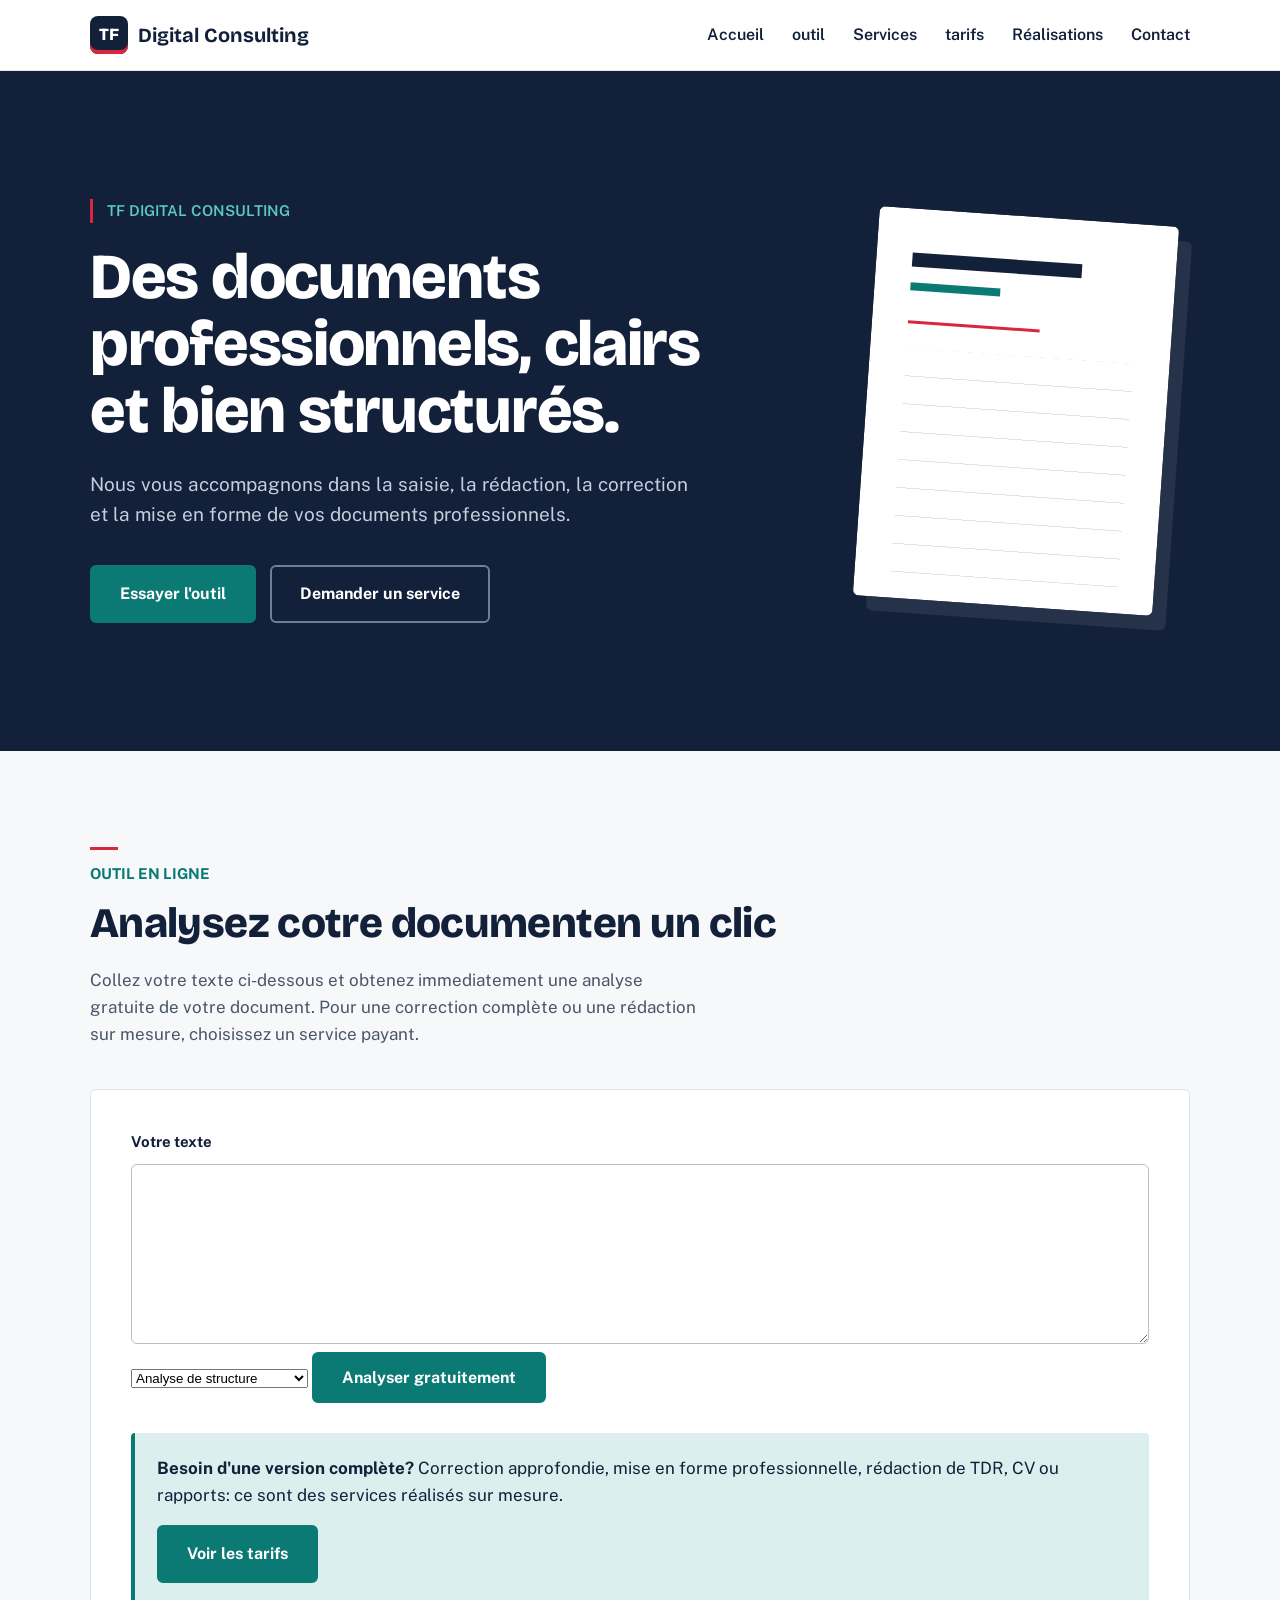
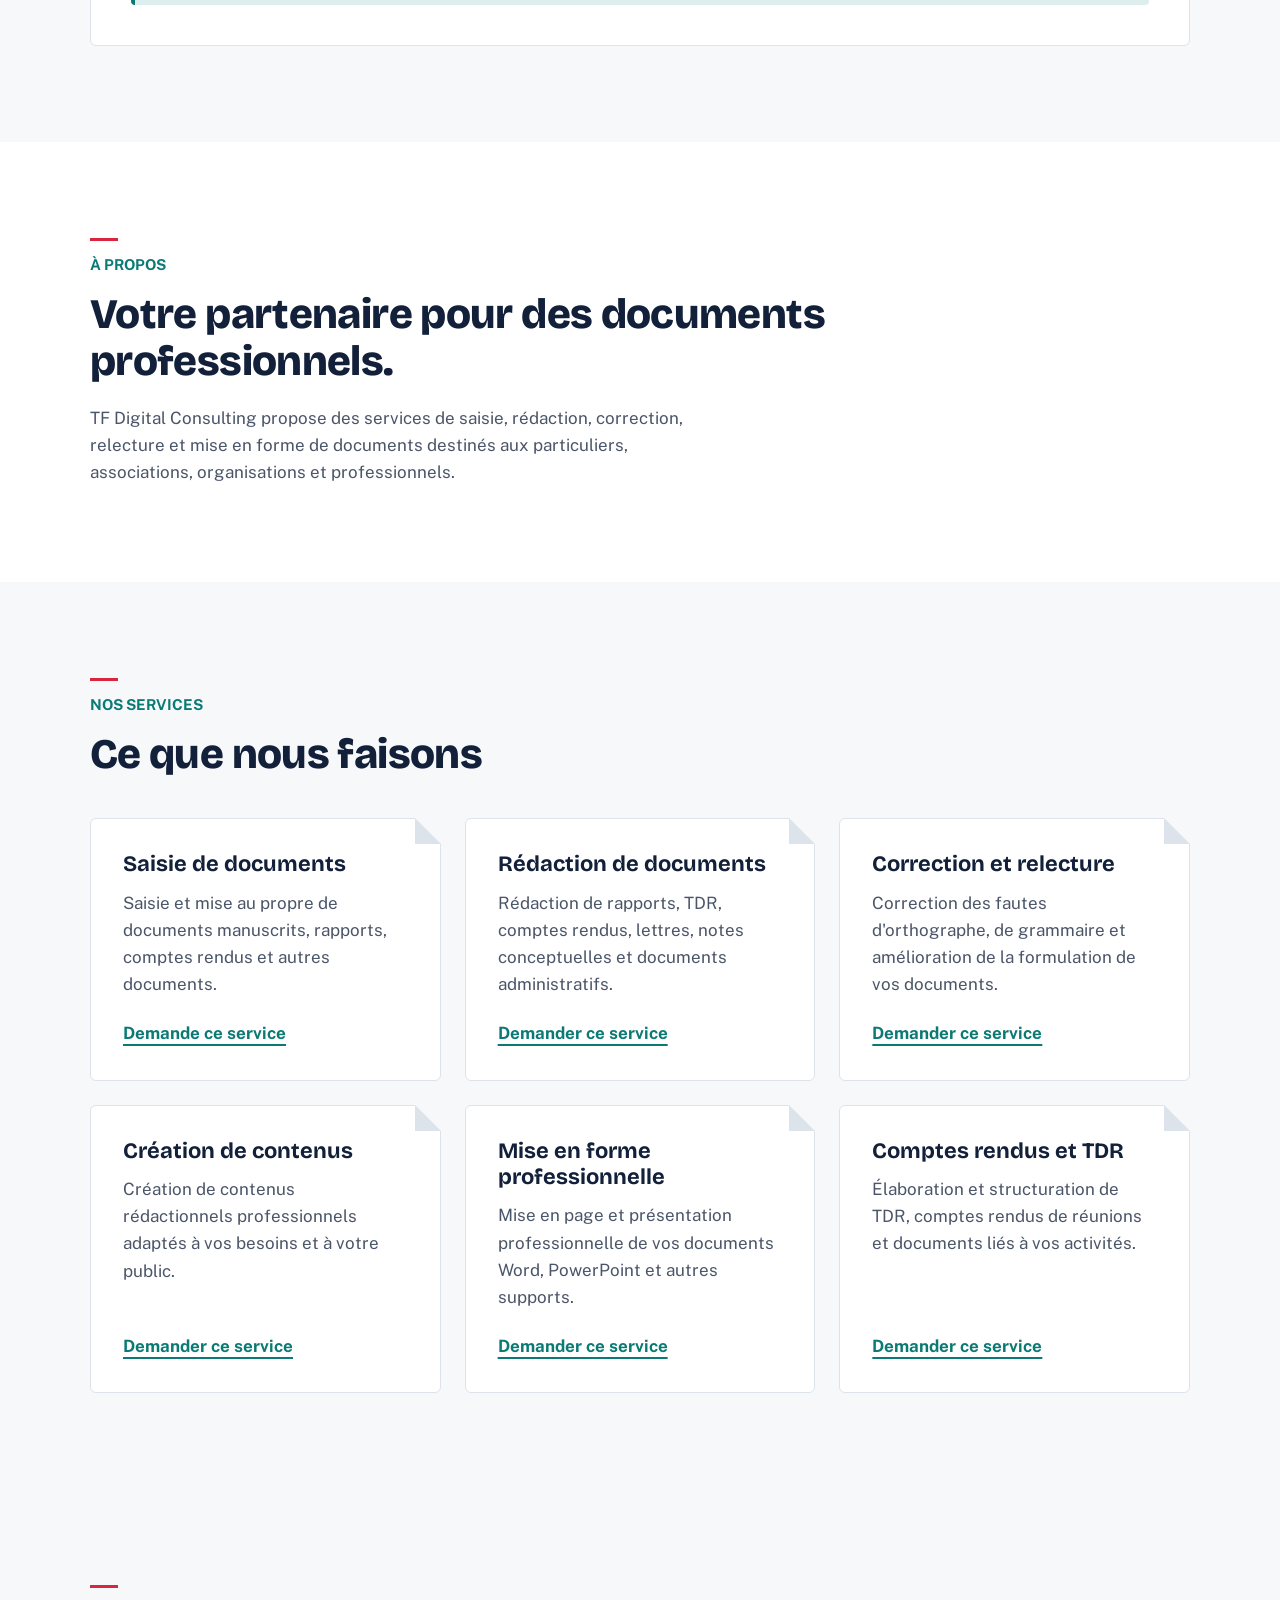
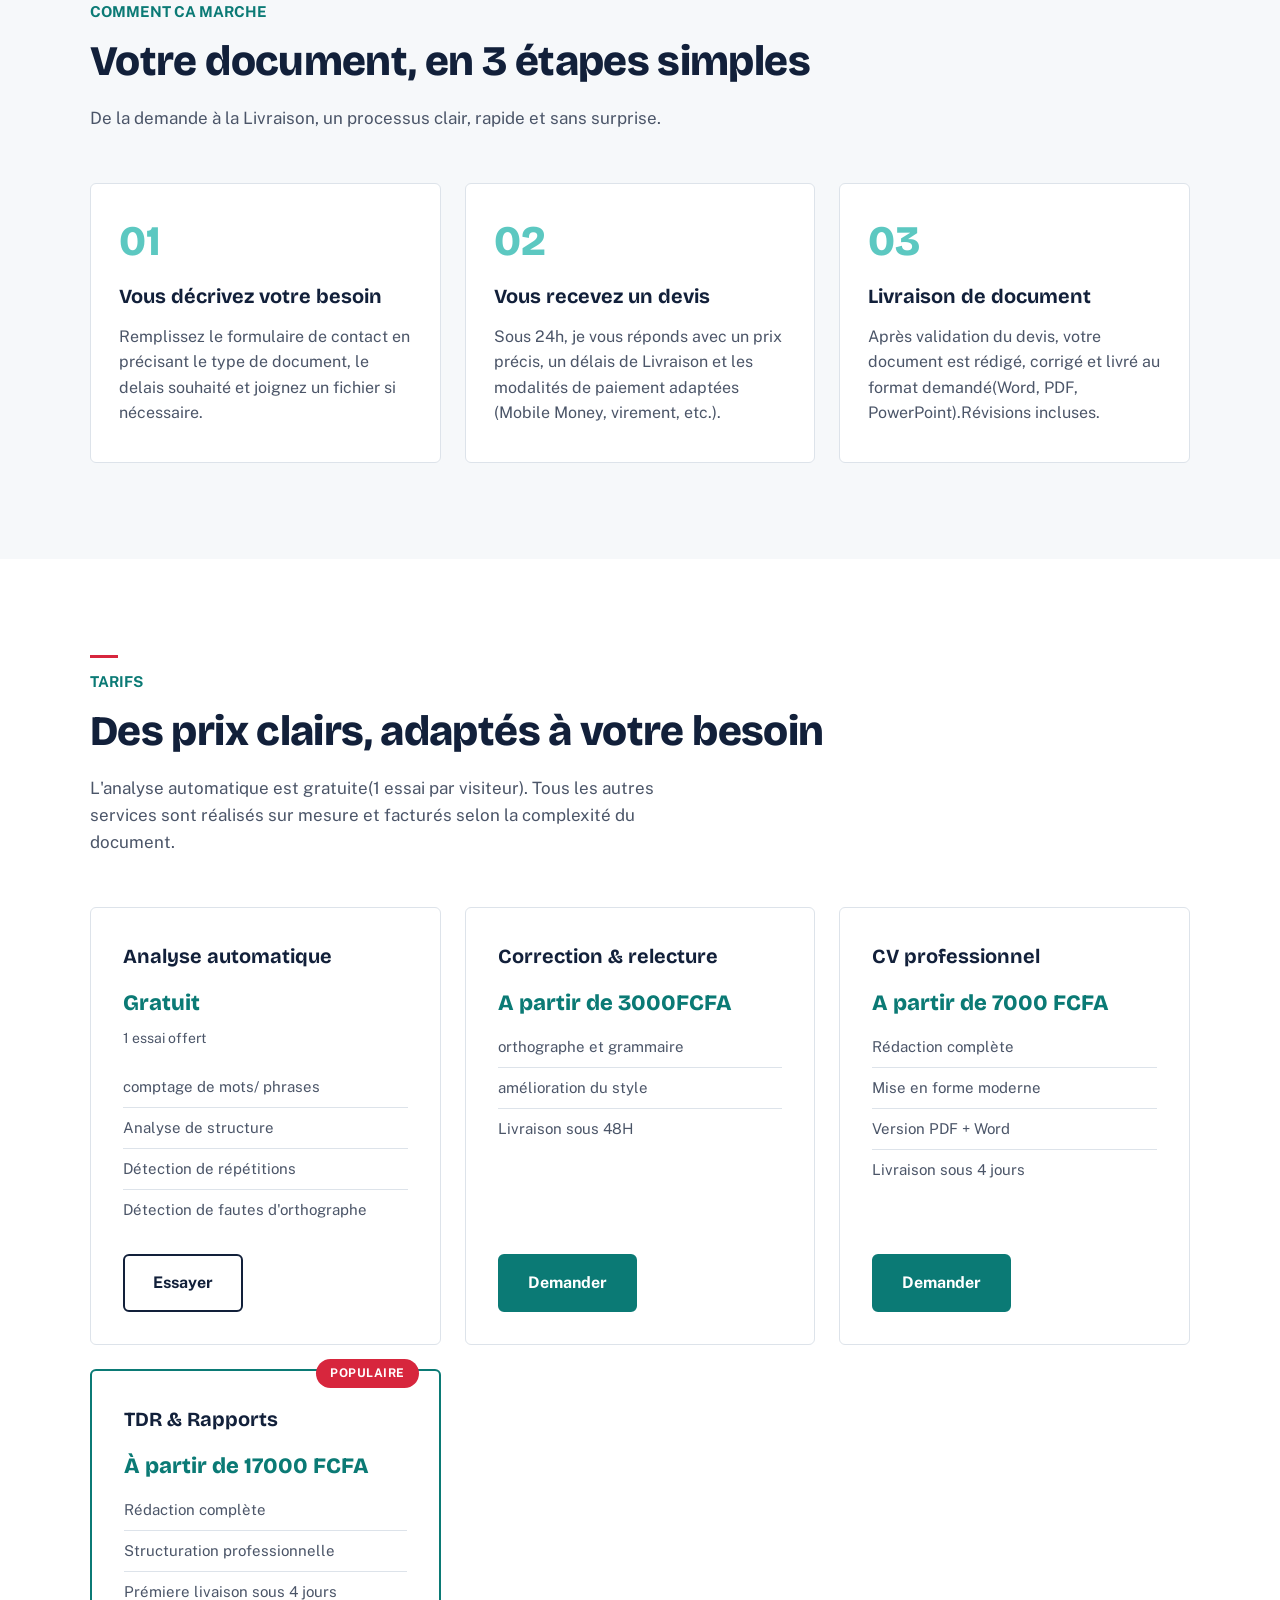
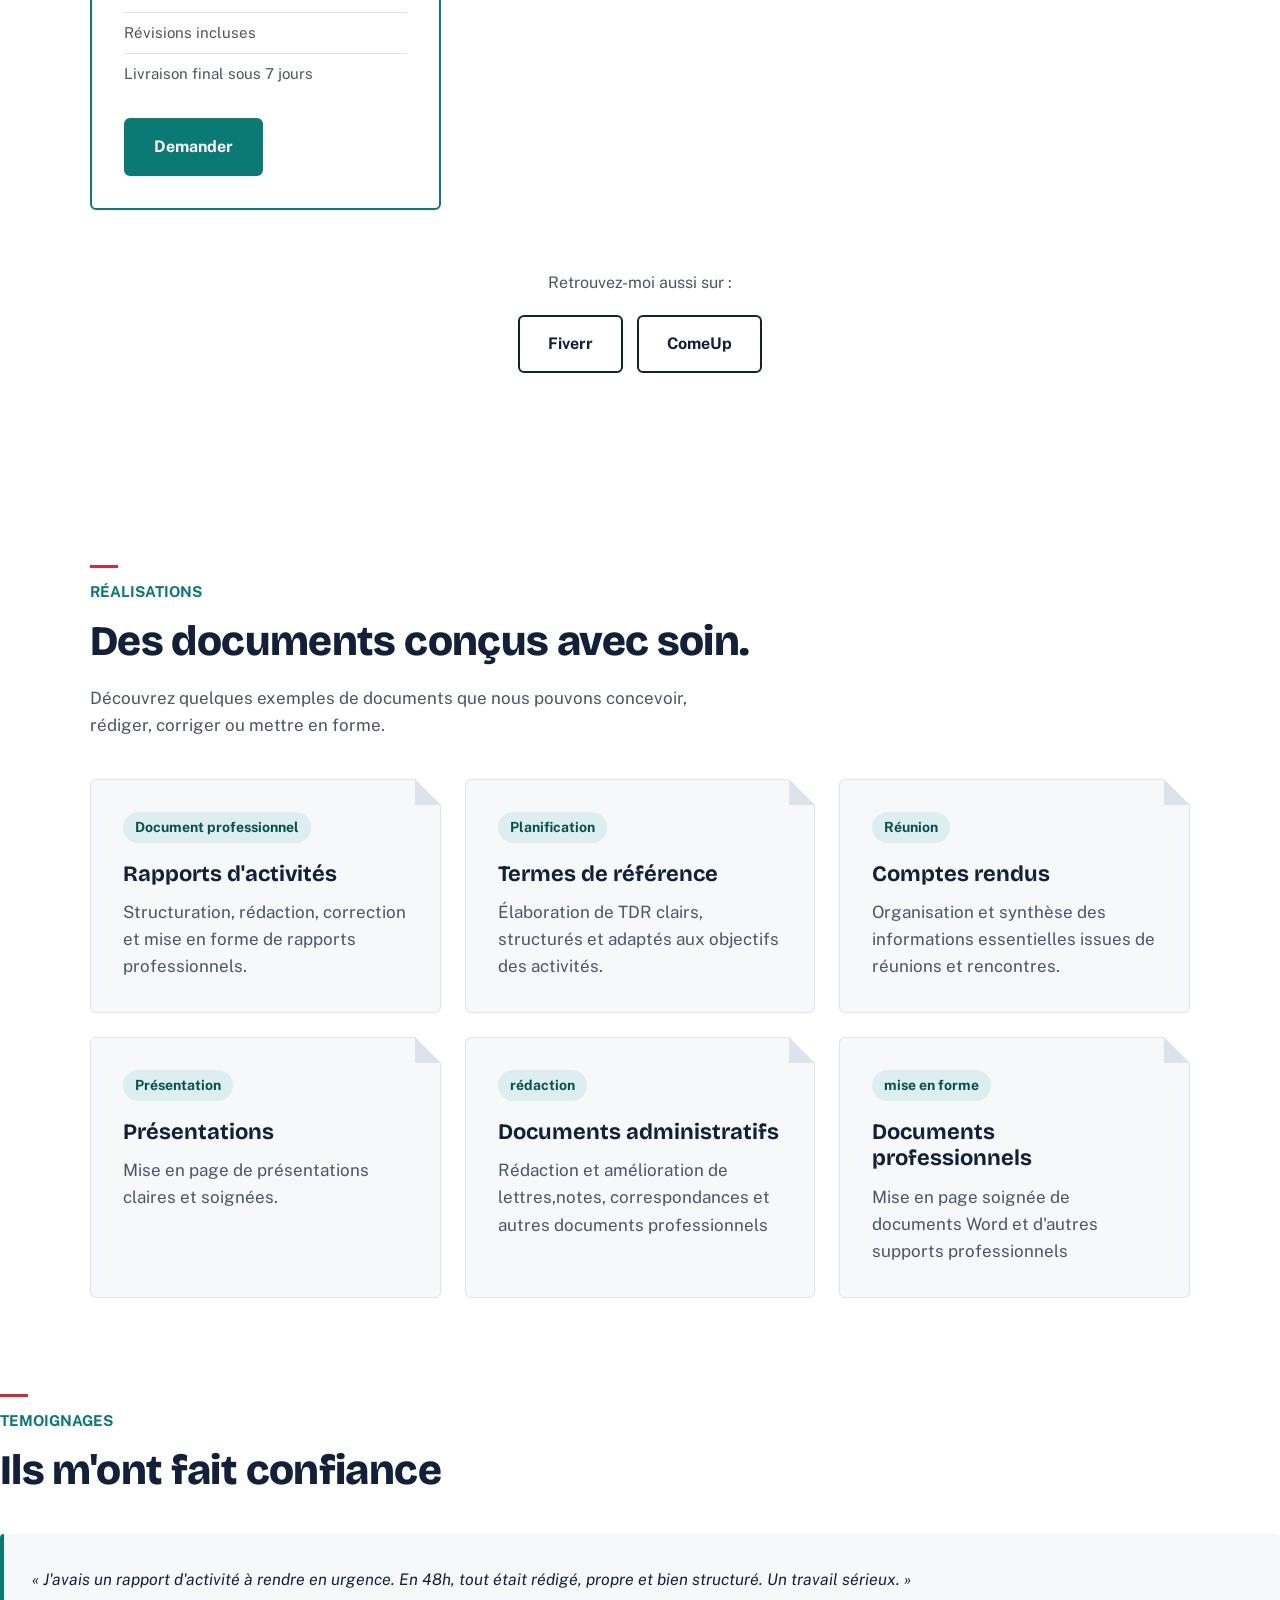
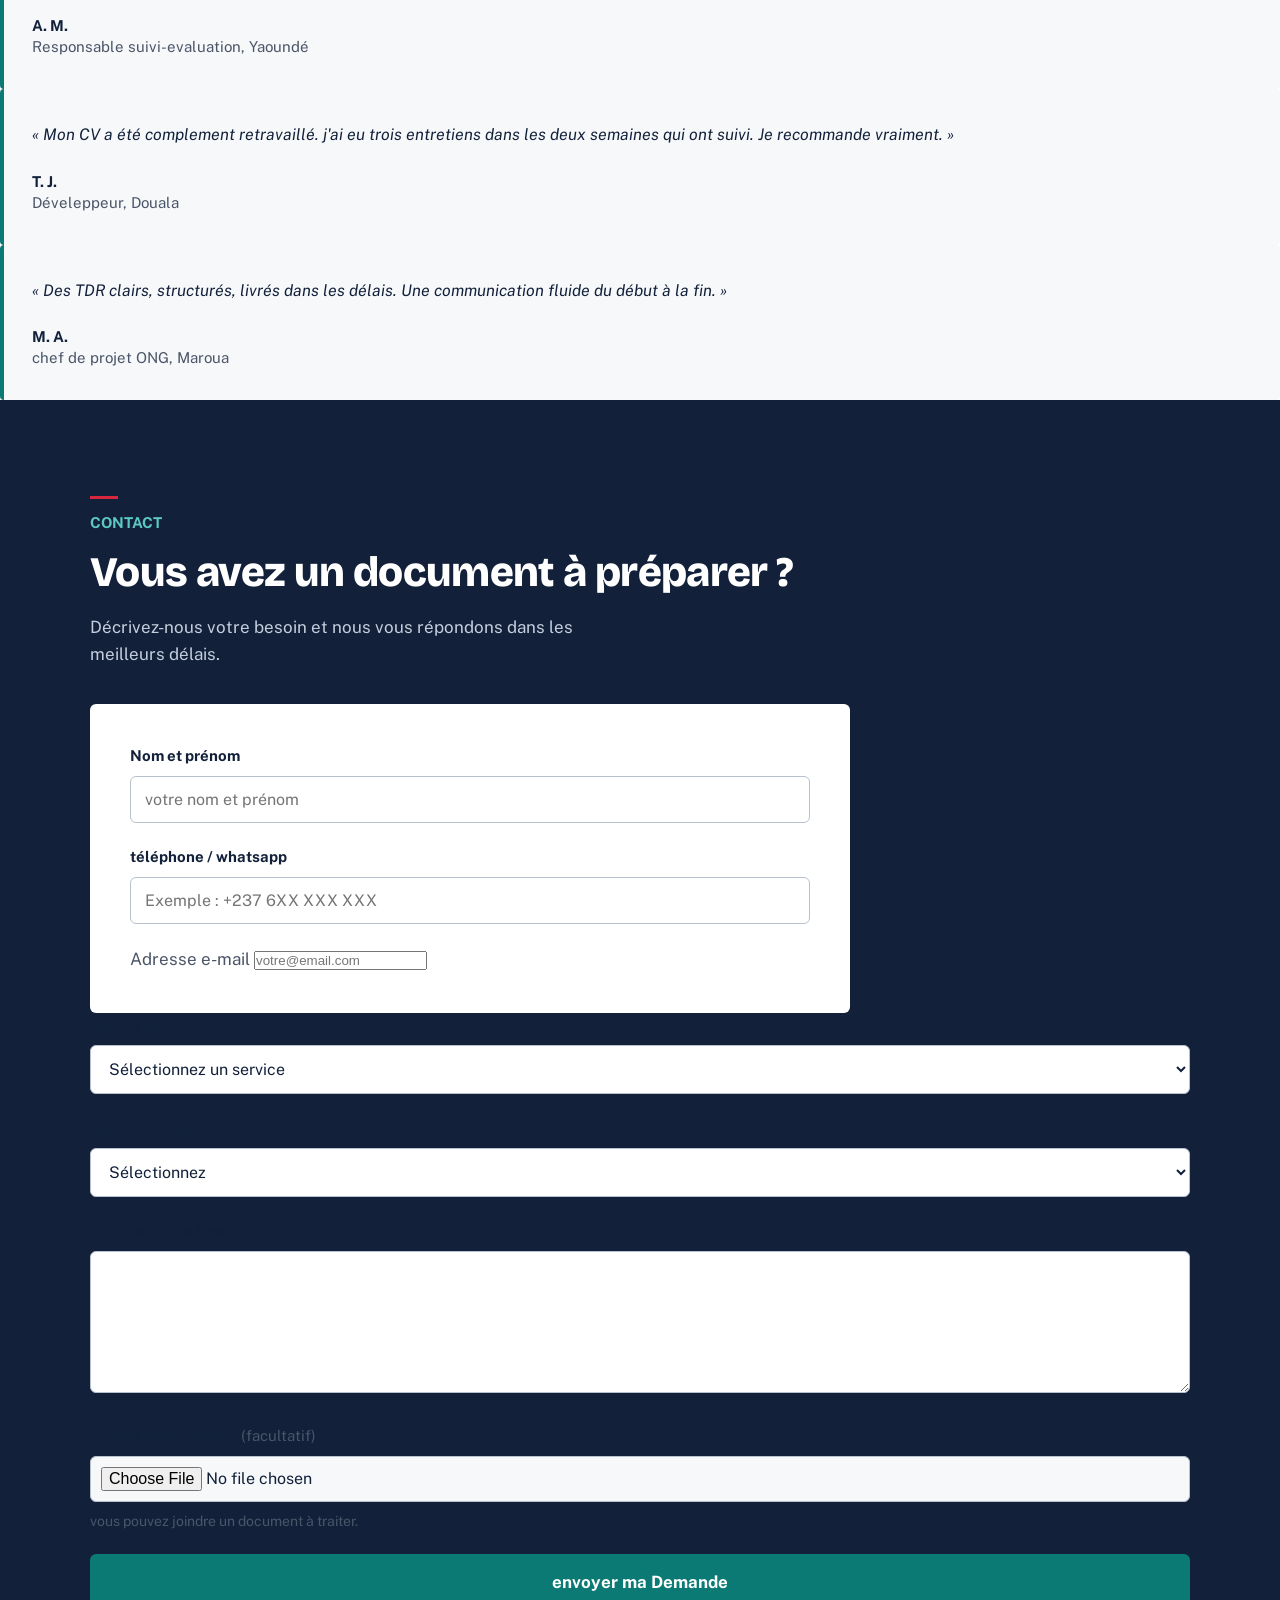
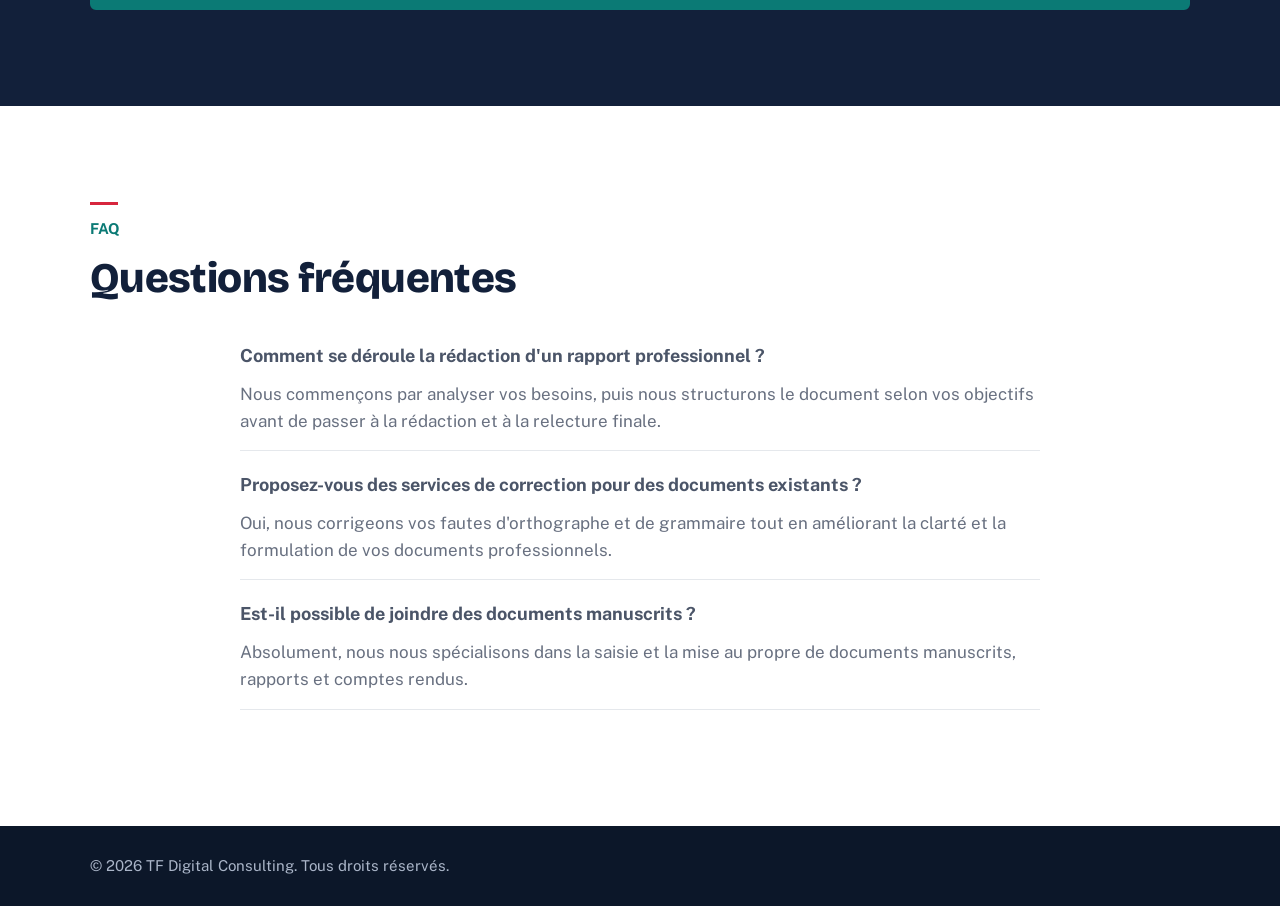
==== commit ed322557: "Ajout sections processus et sections temoignages" ====
--- a/index.html
+++ b/index.html
@@ -350,7 +350,7 @@
               </div>
 
             </div>
-            
+
          </section>
 
         <!-- TARIFS -->
@@ -509,12 +509,56 @@
      </div>
      <h3>Documents professionnels</h3>
      <p>Mise en page soignée de documents Word et d'autres supports professionnels</p> 
-   </article>
-
-</div>
-
-   
+      </article>
+
+        </div>   
         </section>
+         
+
+        <!-- TEMOIGNAGES-->
+         <section id="temoignages" class="temoignage-section">
+           <div class="section-introduction">
+             <p class="titre-section">TEMOIGNAGES</p>
+             <h2>Ils m'ont fait confiance</h2>
+           </div>
+
+           <div class="temoignage-grille">
+
+              <div class="temoignage-carte">
+                <p class="temoignage-texte">
+                    « J'avais un rapport d'activité à rendre en urgence.
+                En 48h, tout était rédigé, propre et bien structuré.
+                Un travail sérieux. »
+                </p>
+                <p class="temoignage-auteur">
+                    <strong>A. M.</strong><br>
+                    <span> Responsable suivi-evaluation, Yaoundé</span>
+                </p>
+              </div>
+              <div class="temoignage-carte">
+                <p class="temoignage-texte">
+                   « Mon CV a été complement retravaillé. j'ai eu trois entretiens dans les deux
+                   semaines qui ont suivi. Je recommande vraiment. »
+                </p>
+                <p class="temoignage-auteur">
+                    <strong>T. J.</strong><br>
+                    <span>Déveleppeur, Douala</span>
+                </p>
+              </div>
+              <div class="temoignage-carte">
+                <p class="temoignage-texte">
+                   « Des TDR clairs, structurés, livrés dans les délais.
+                   Une communication fluide du début à la fin. »
+                </p>
+                <p class="temoignage-auteur">
+                    <strong>M. A.</strong><br>
+                    <span> chef de projet ONG, Maroua</span>
+                </p>
+              </div>
+
+           </div>
+
+         </section>
 
 
         <!-- CONTACT -->
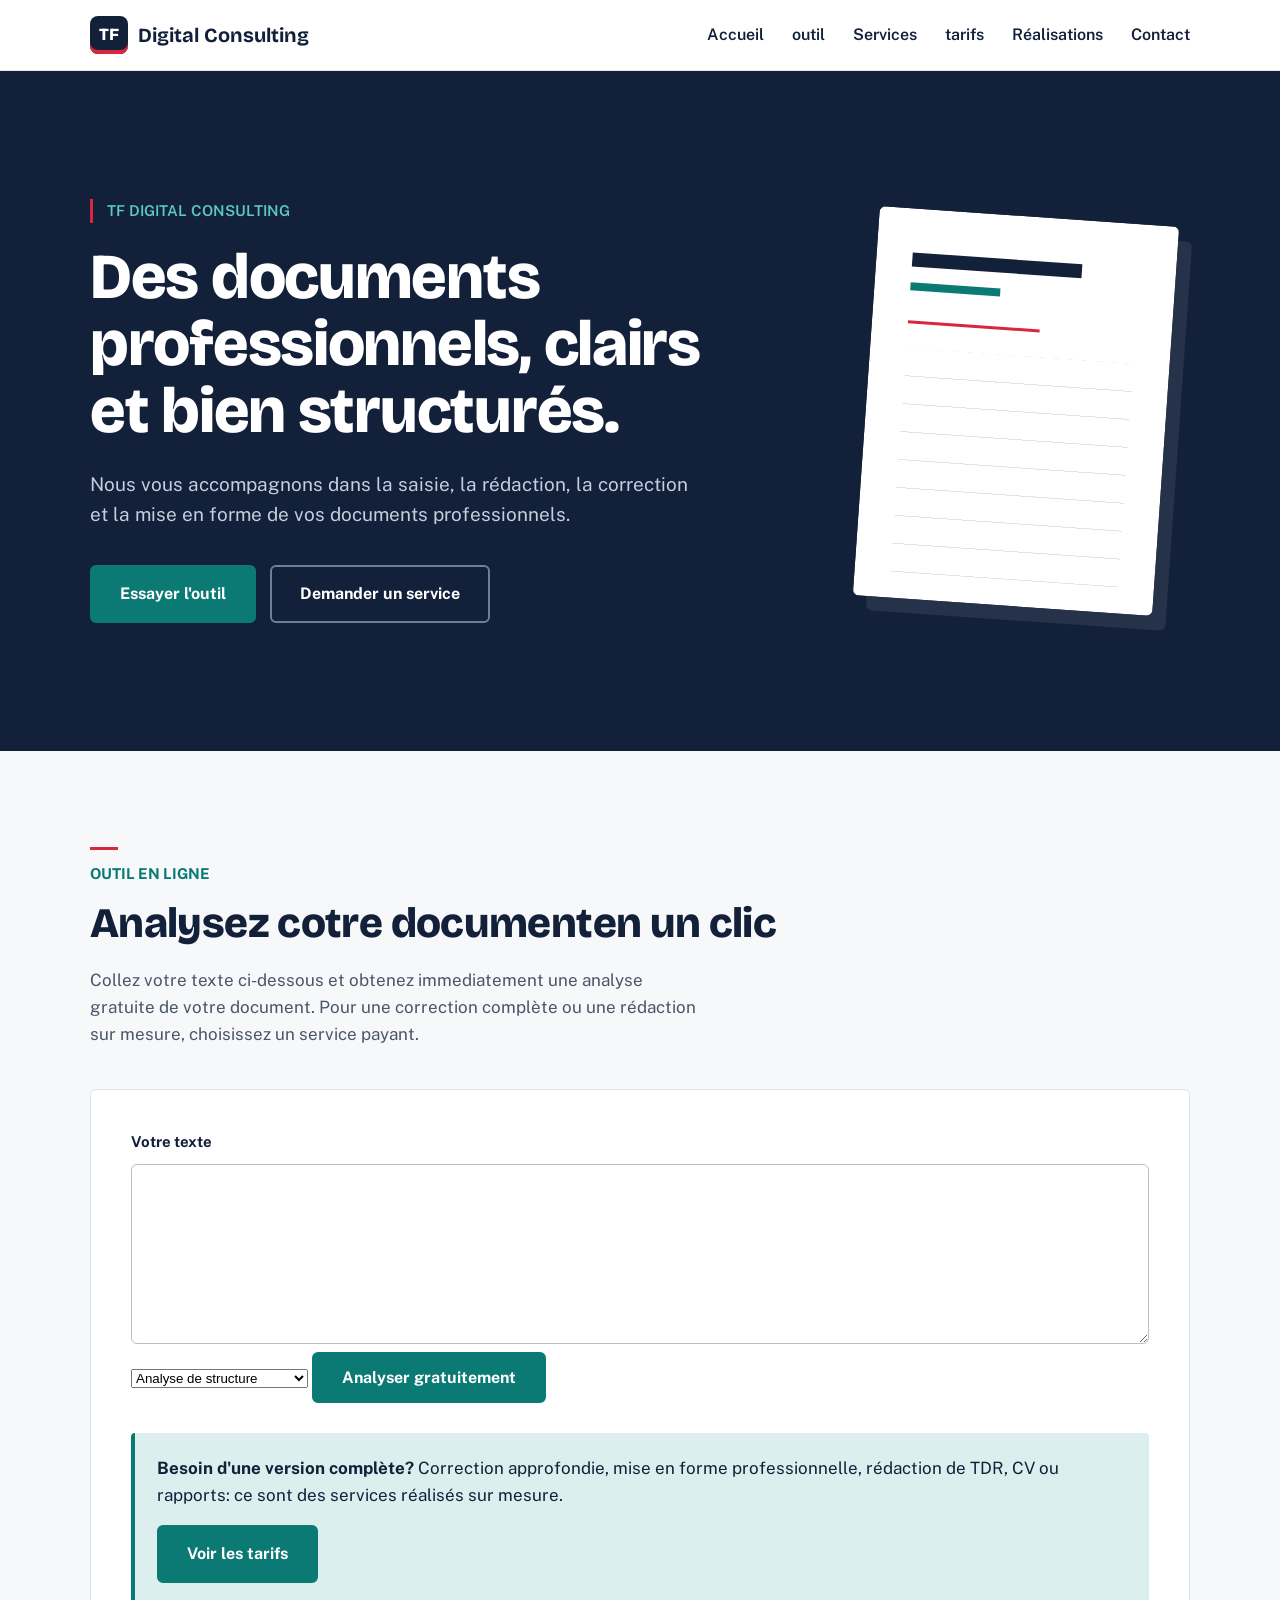
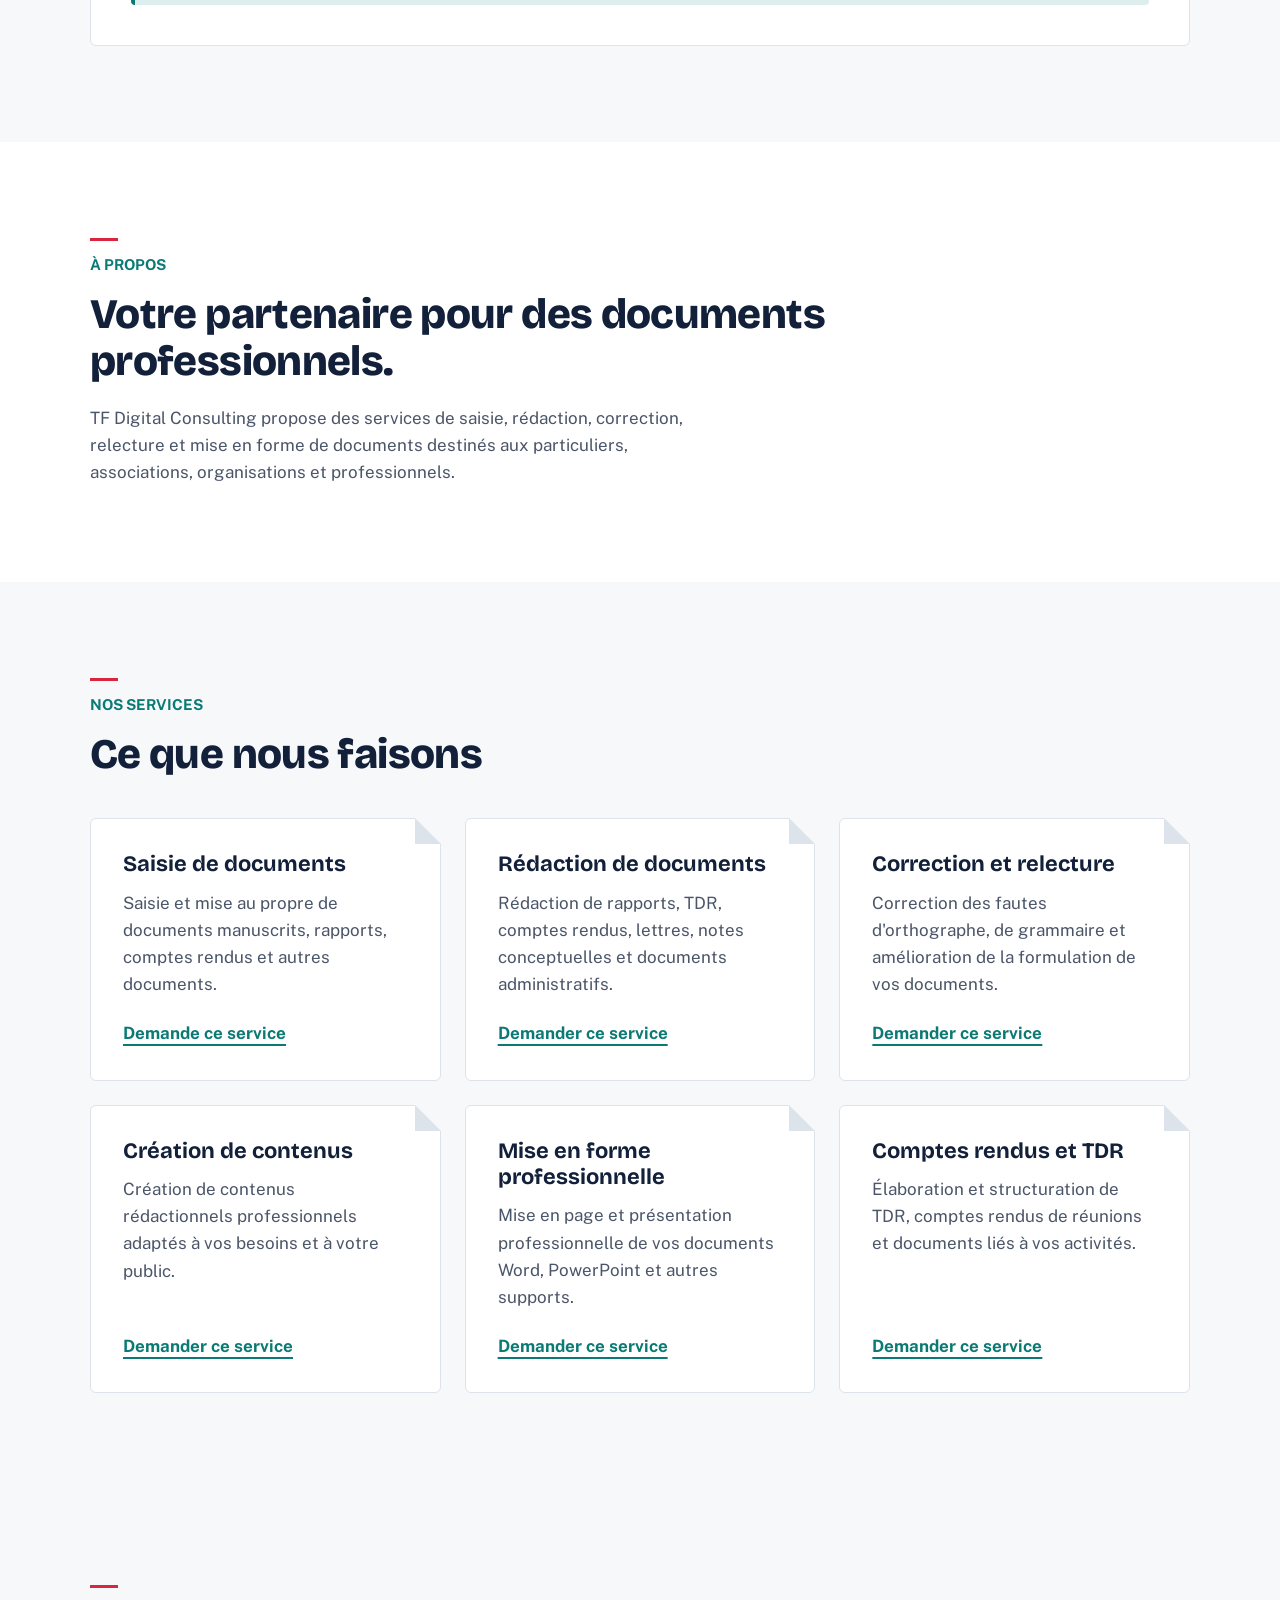
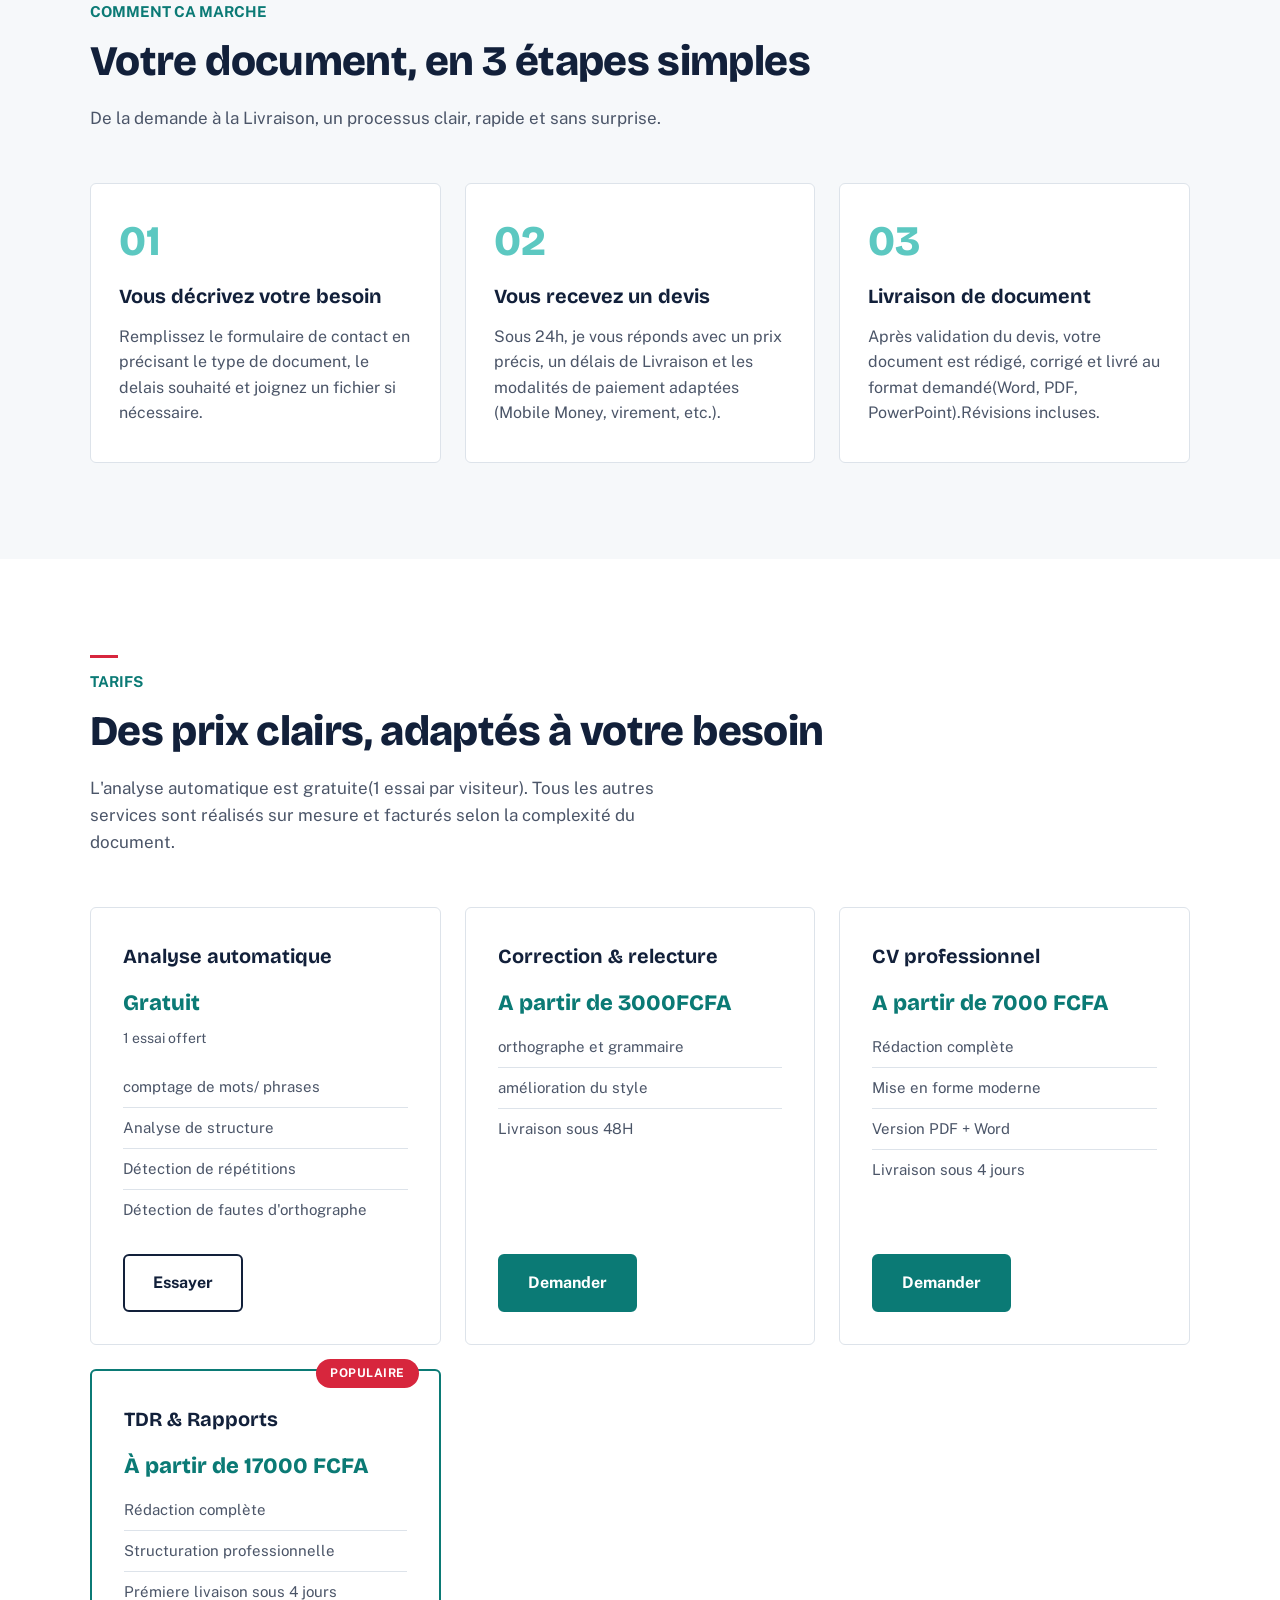
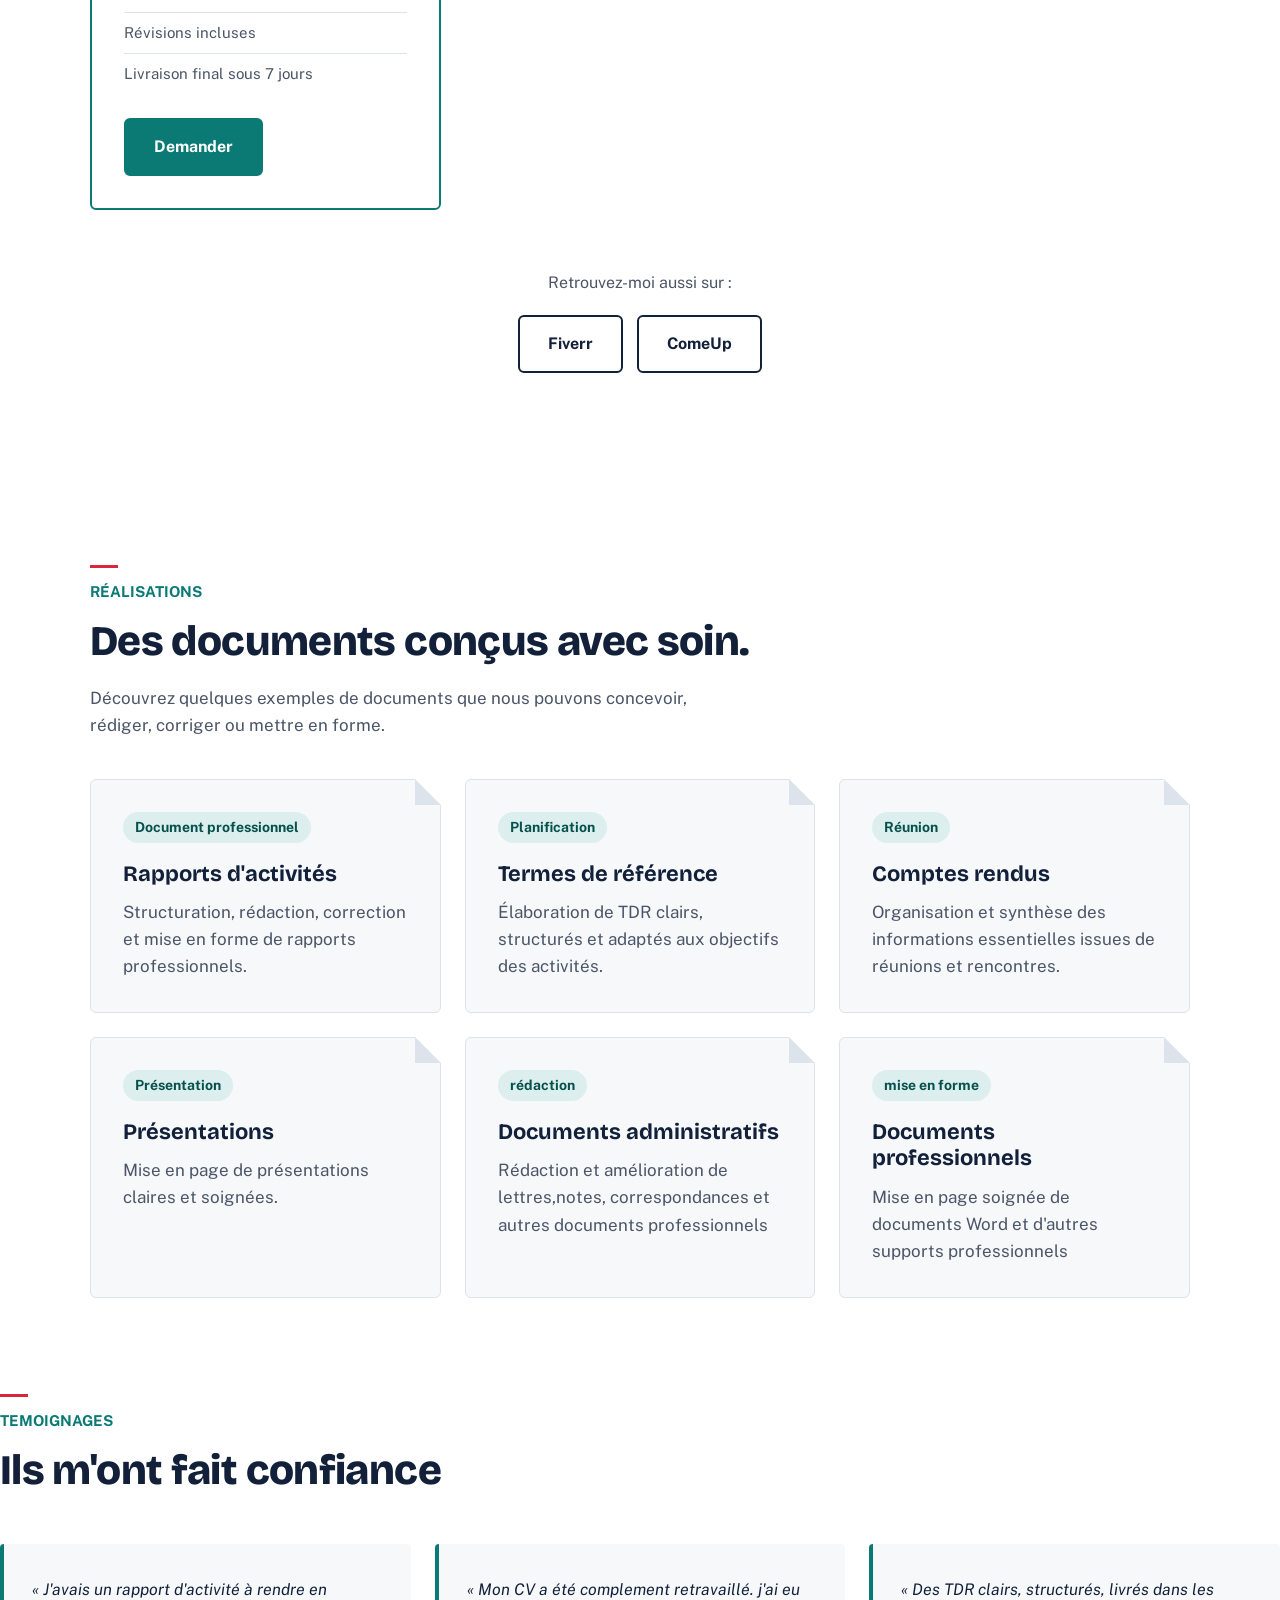
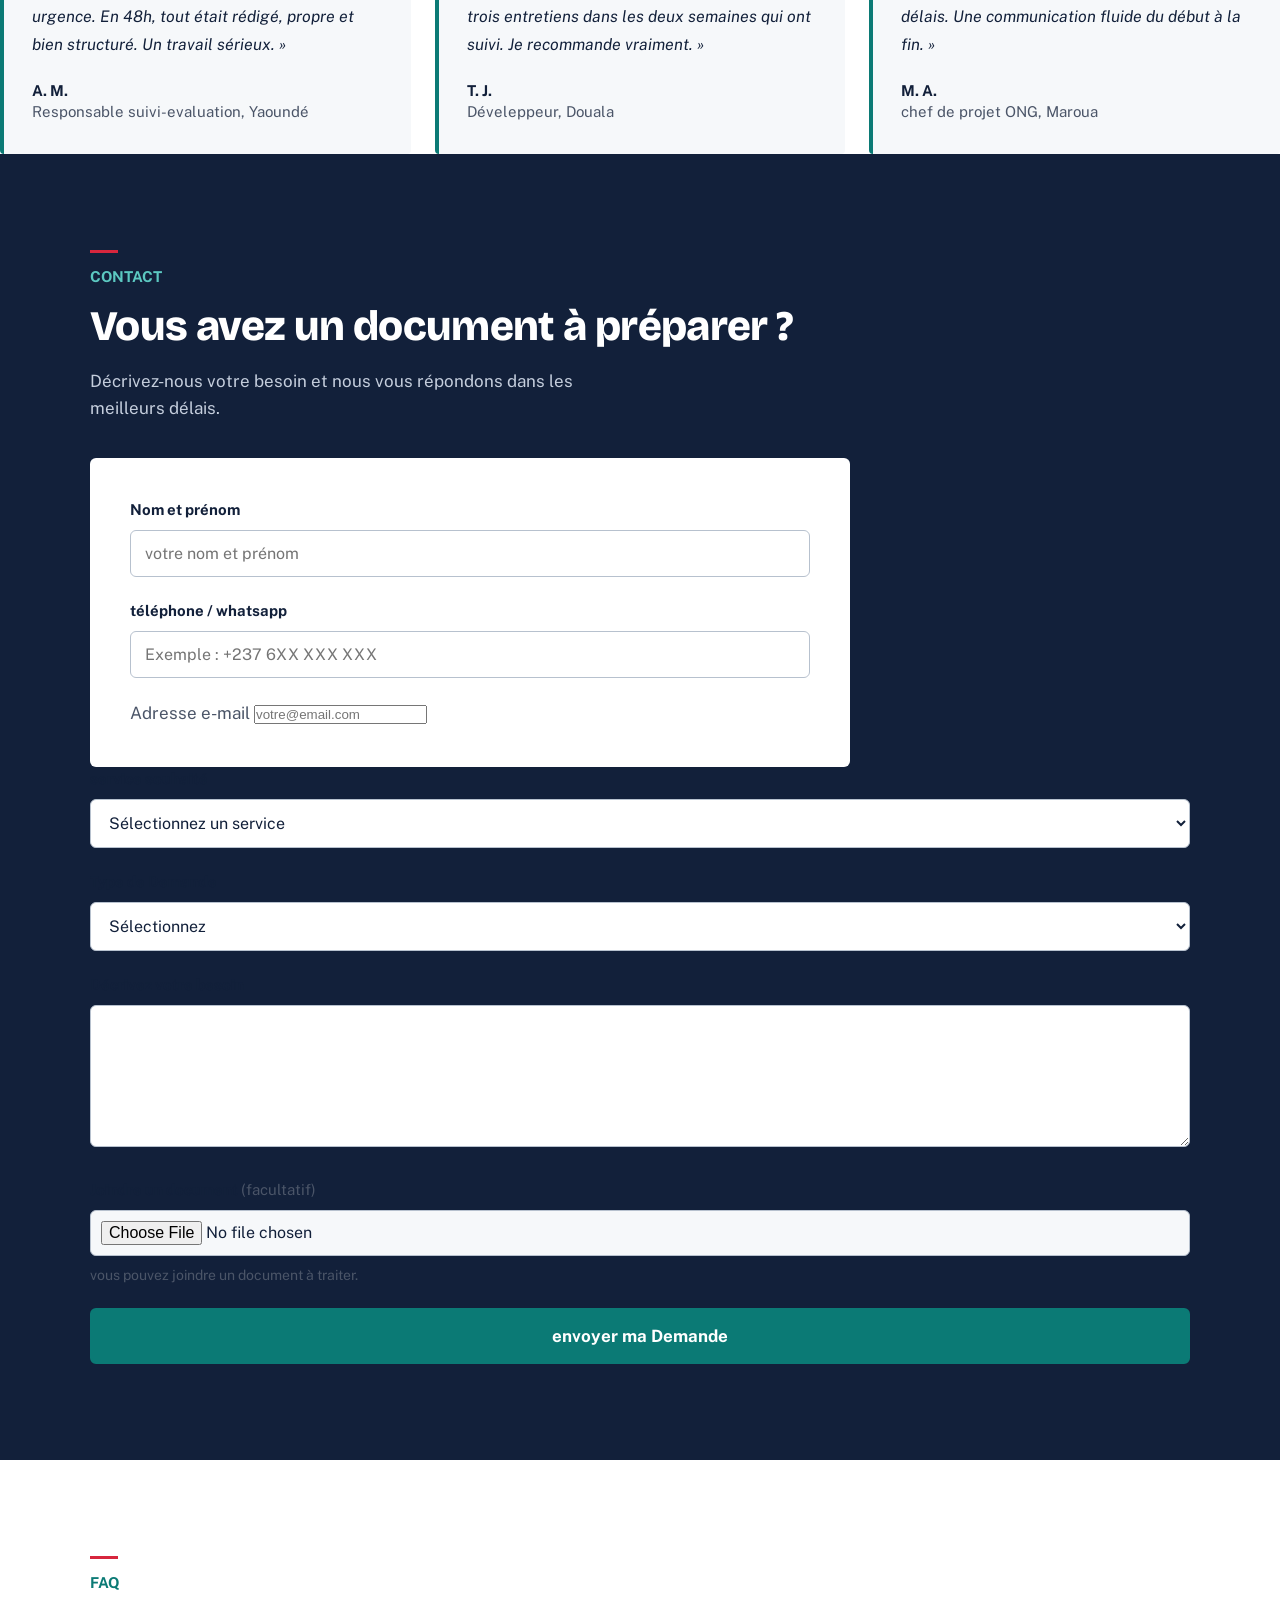
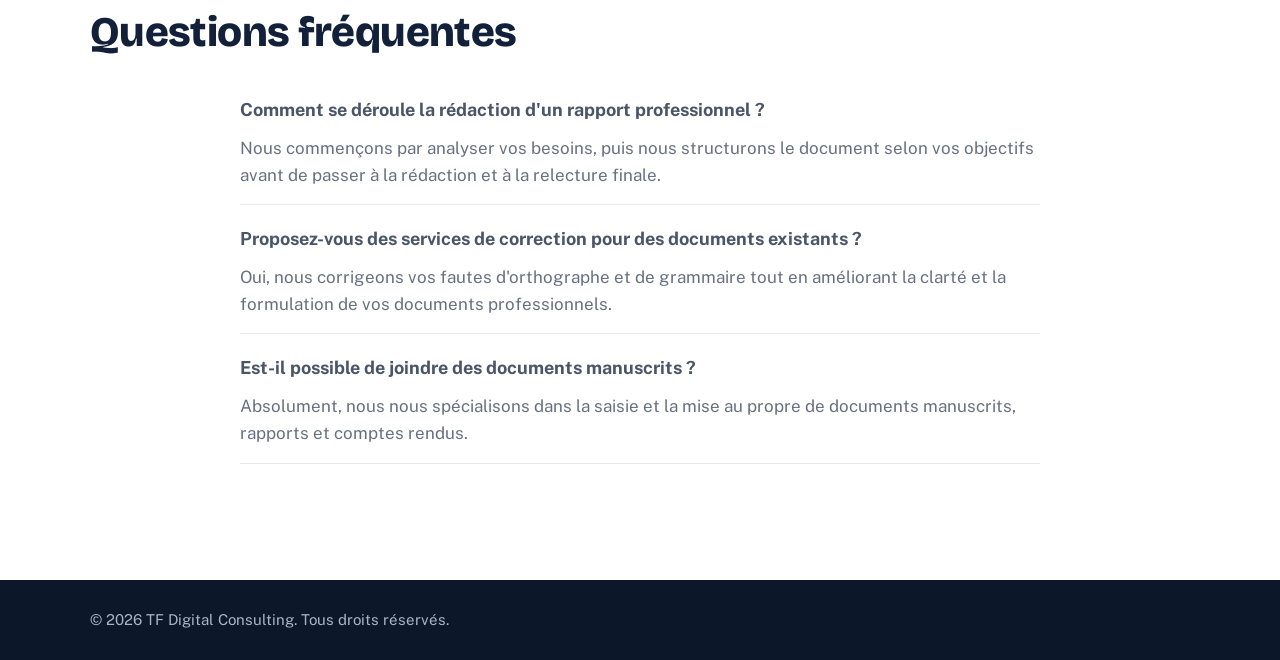
==== commit 1c2ddfae: "Ajout correction section temoignage" ====
--- a/index.html
+++ b/index.html
@@ -514,7 +514,6 @@
         </div>   
         </section>
          
-
         <!-- TEMOIGNAGES-->
          <section id="temoignages" class="temoignage-section">
            <div class="section-introduction">
@@ -523,8 +522,7 @@
            </div>
 
            <div class="temoignage-grille">
-
-              <div class="temoignage-carte">
+               <div class="temoignage-carte">
                 <p class="temoignage-texte">
                     « J'avais un rapport d'activité à rendre en urgence.
                 En 48h, tout était rédigé, propre et bien structuré.
@@ -535,6 +533,7 @@
                     <span> Responsable suivi-evaluation, Yaoundé</span>
                 </p>
               </div>
+
               <div class="temoignage-carte">
                 <p class="temoignage-texte">
                    « Mon CV a été complement retravaillé. j'ai eu trois entretiens dans les deux
@@ -545,6 +544,7 @@
                     <span>Déveleppeur, Douala</span>
                 </p>
               </div>
+
               <div class="temoignage-carte">
                 <p class="temoignage-texte">
                    « Des TDR clairs, structurés, livrés dans les délais.
--- a/style.css
+++ b/style.css
@@ -823,7 +823,6 @@
     color: var(--gris);
     font-size: 16px;
 }
-
 /* =========================
    TÉMOIGNAGES
 ========================= */
@@ -833,7 +832,7 @@
     background: var(--blanc);
 }
 
-.temoignages-grille {
+.temoignage-grille {
     display: grid;
     grid-template-columns: repeat(auto-fit, minmax(280px, 1fr));
     gap: 24px;
@@ -865,4 +864,4 @@
 .temoignage-auteur strong {
     color: var(--encre);
     font-weight: 700;
-}+}
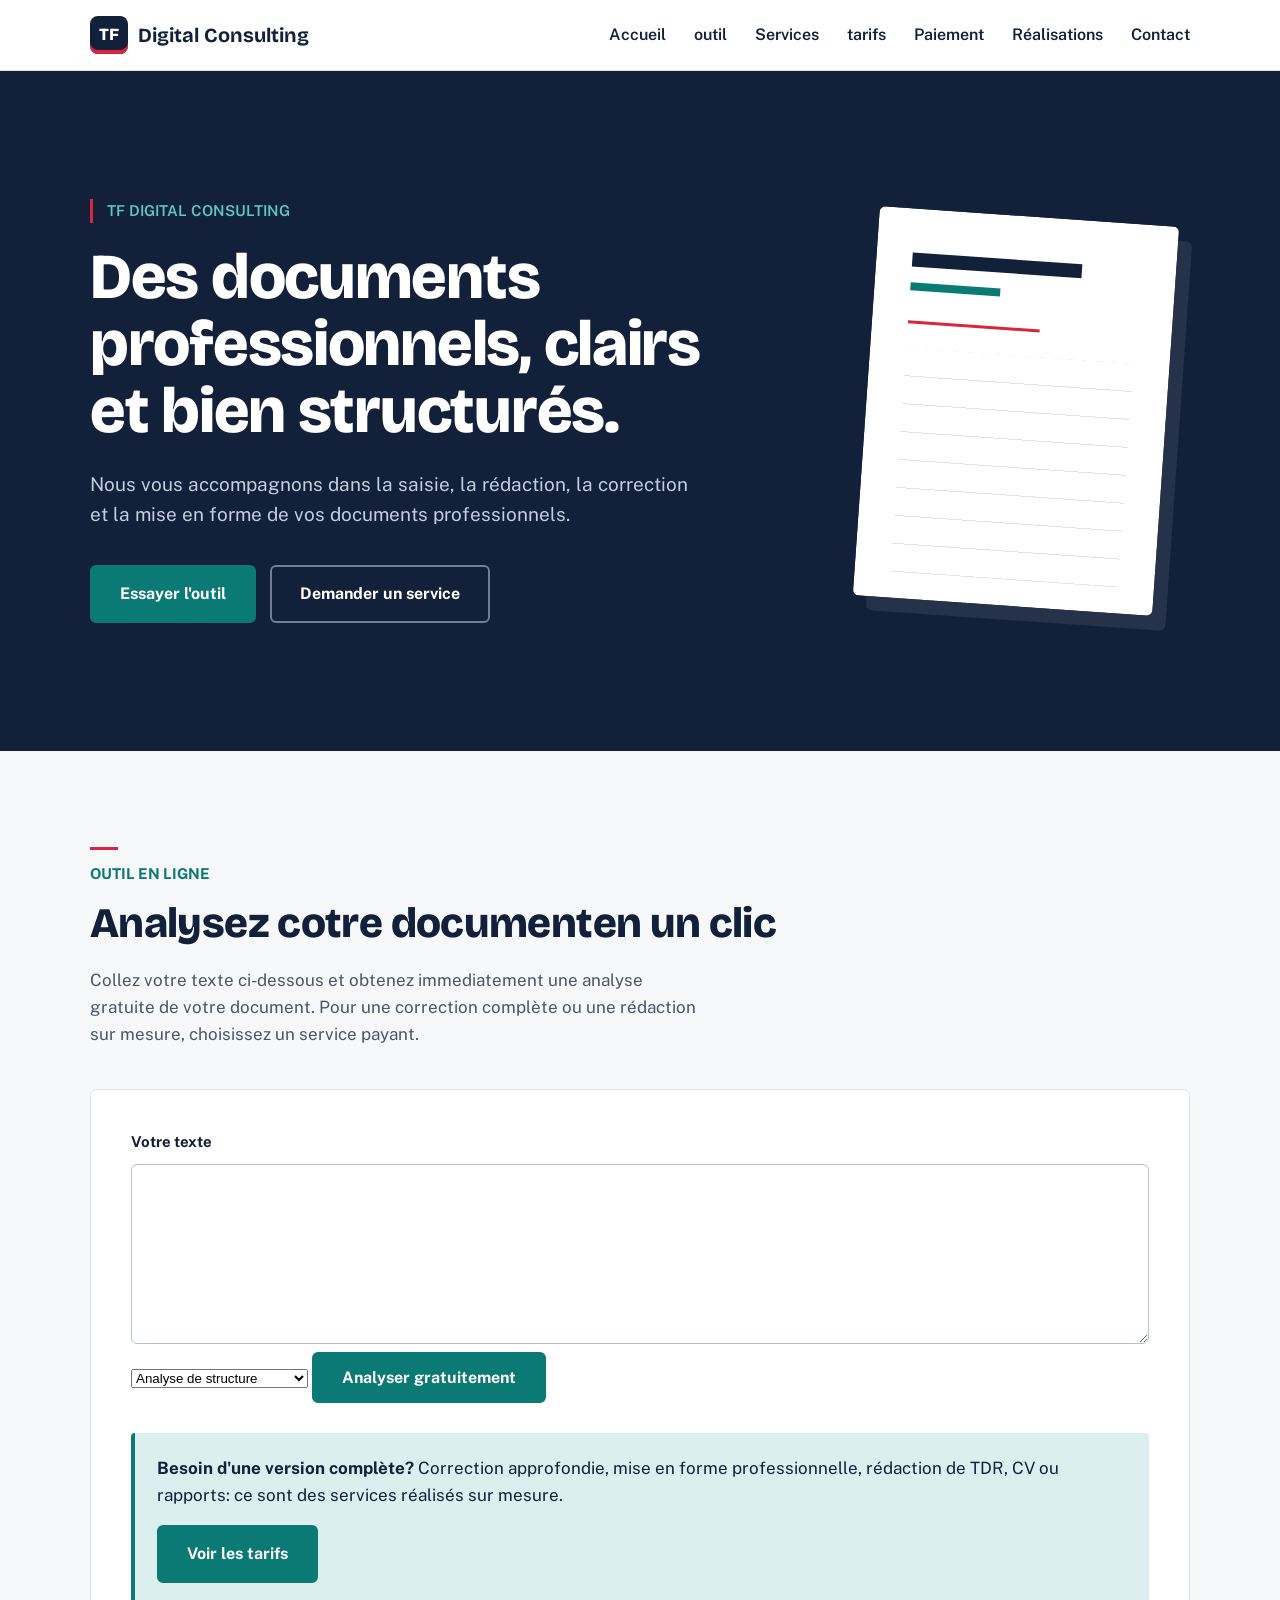
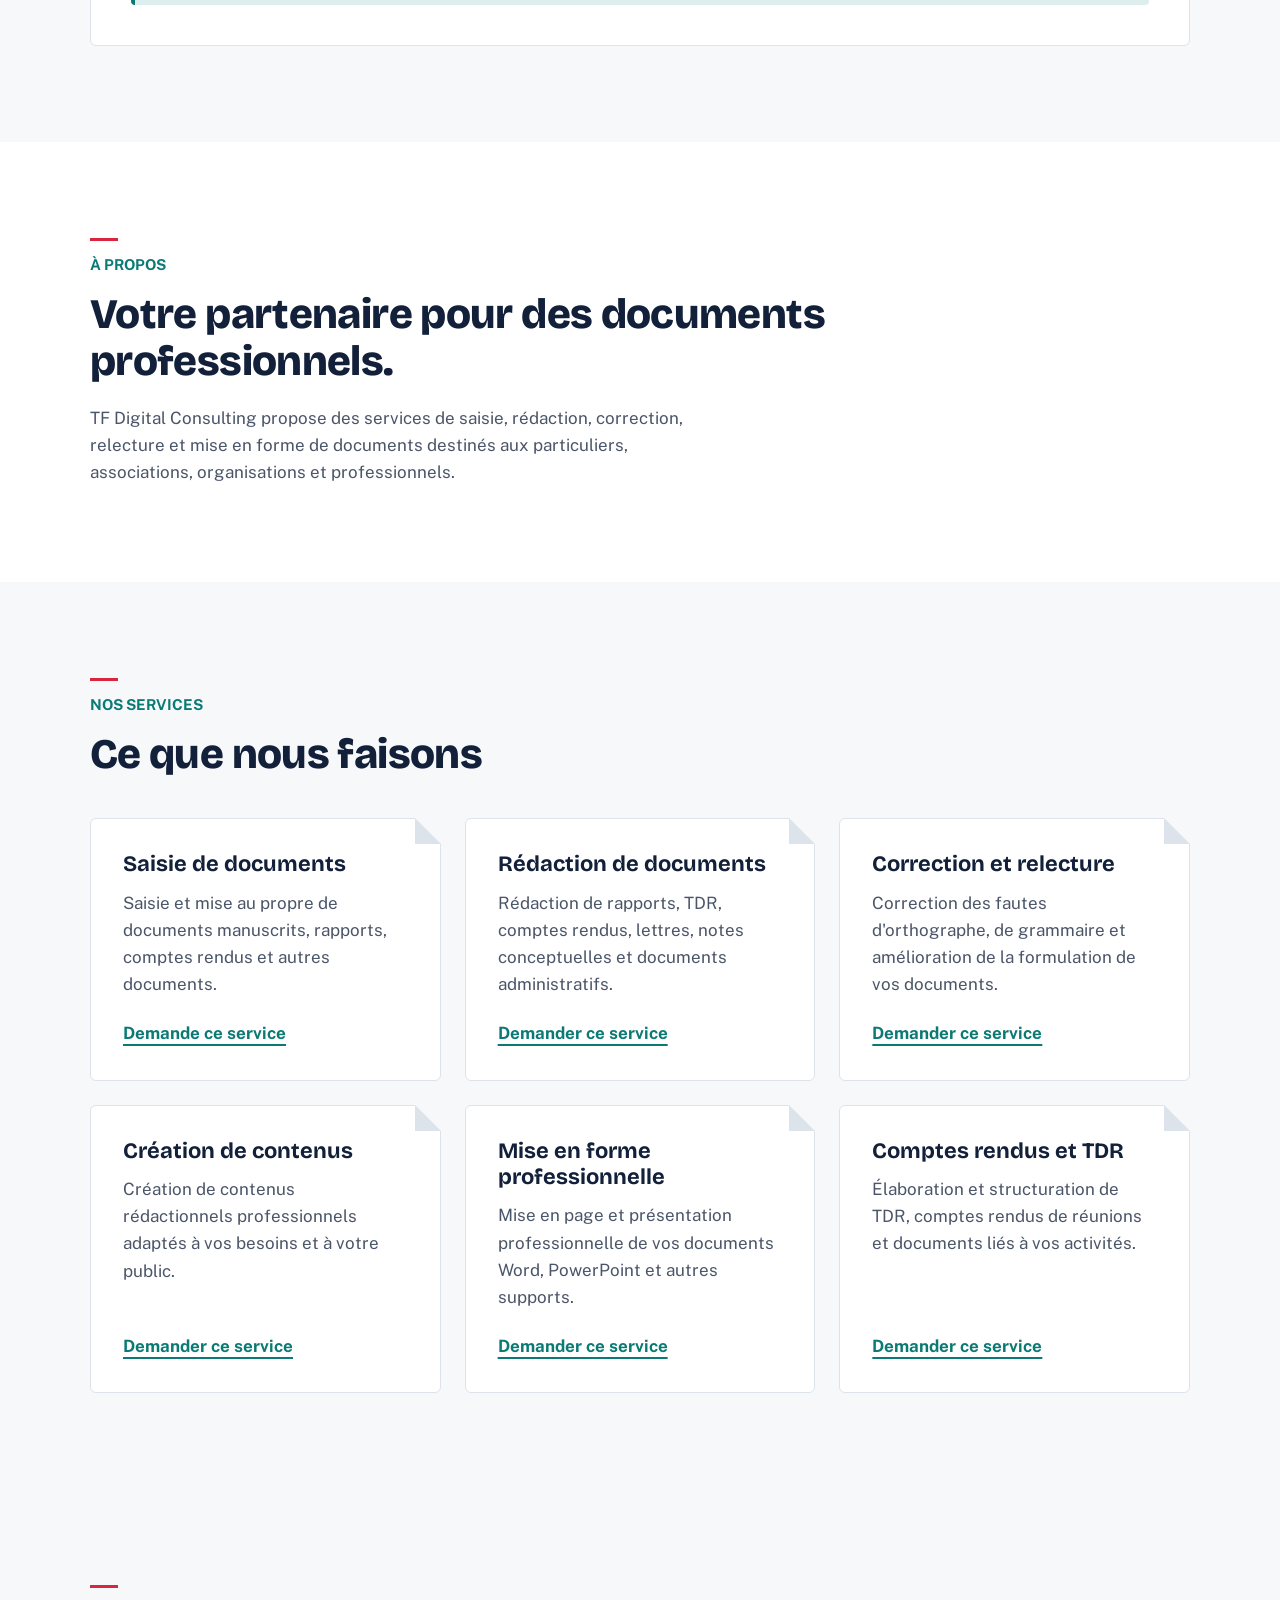
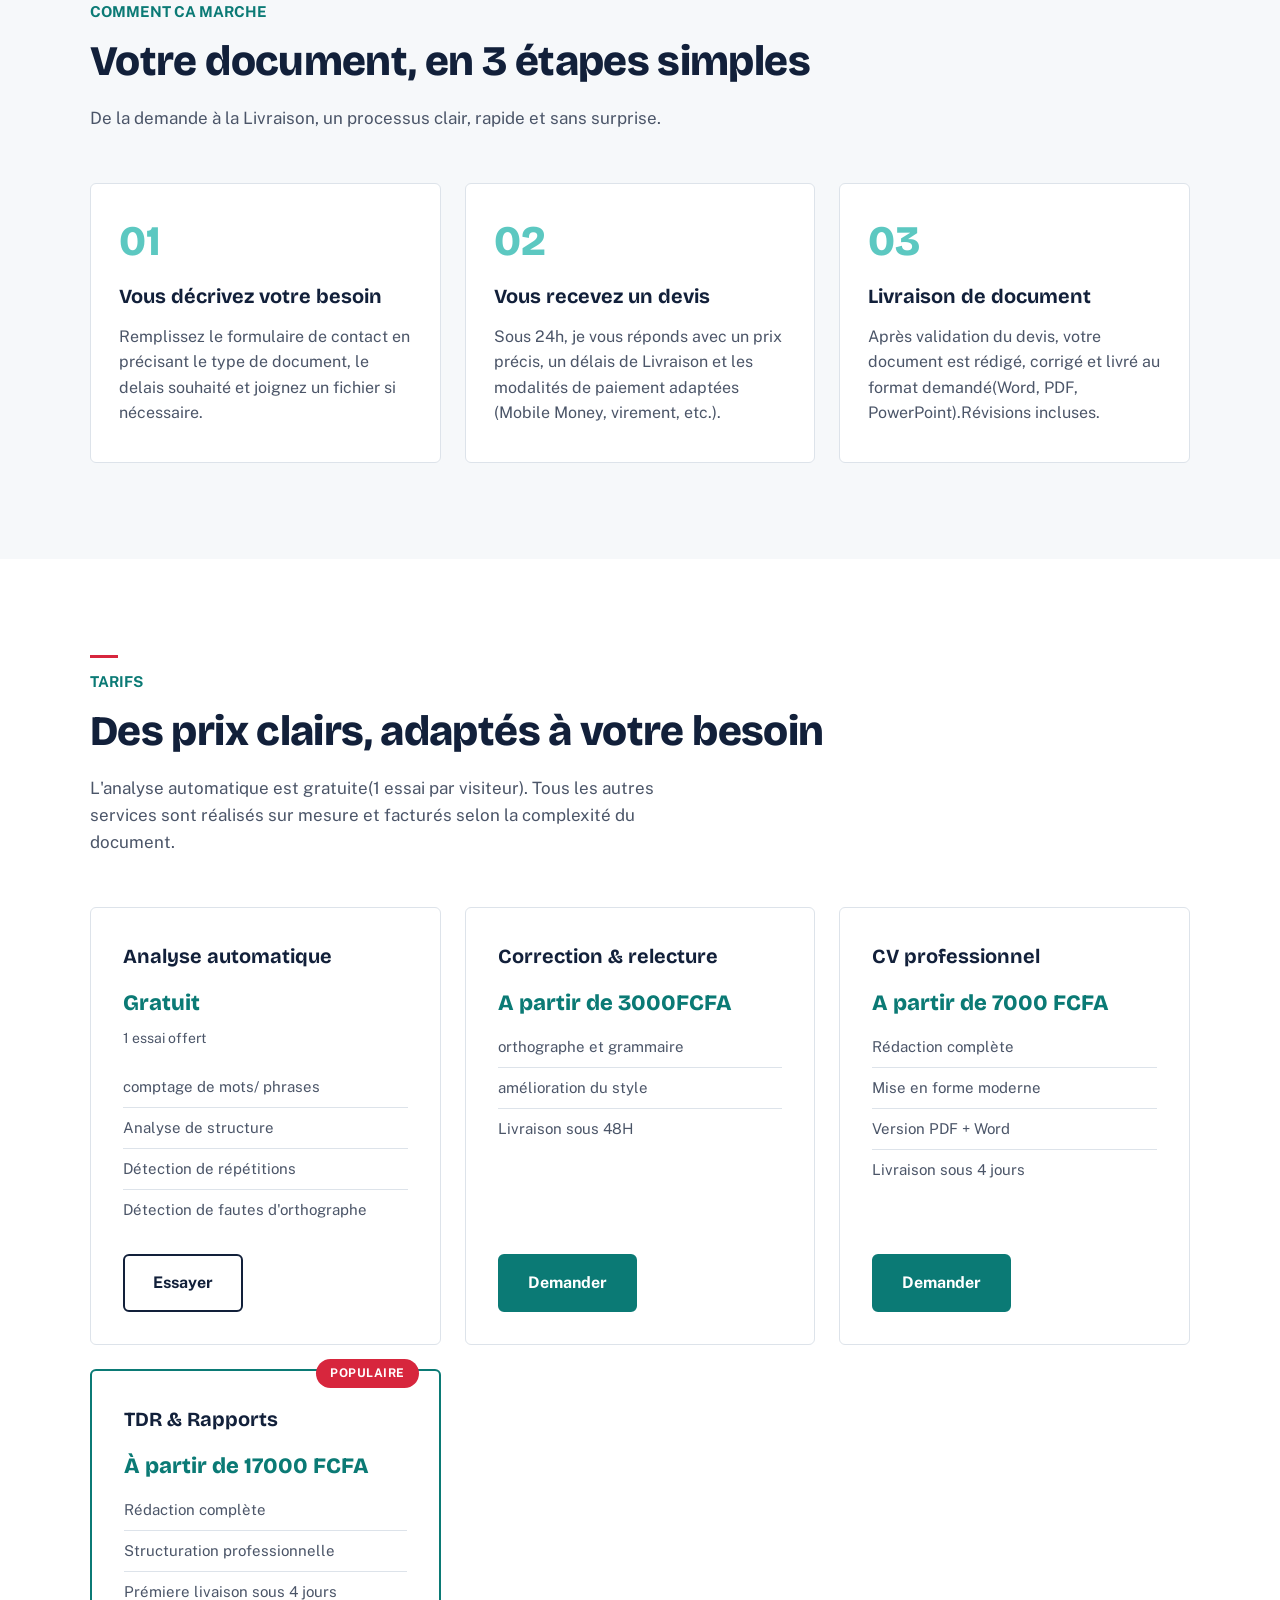
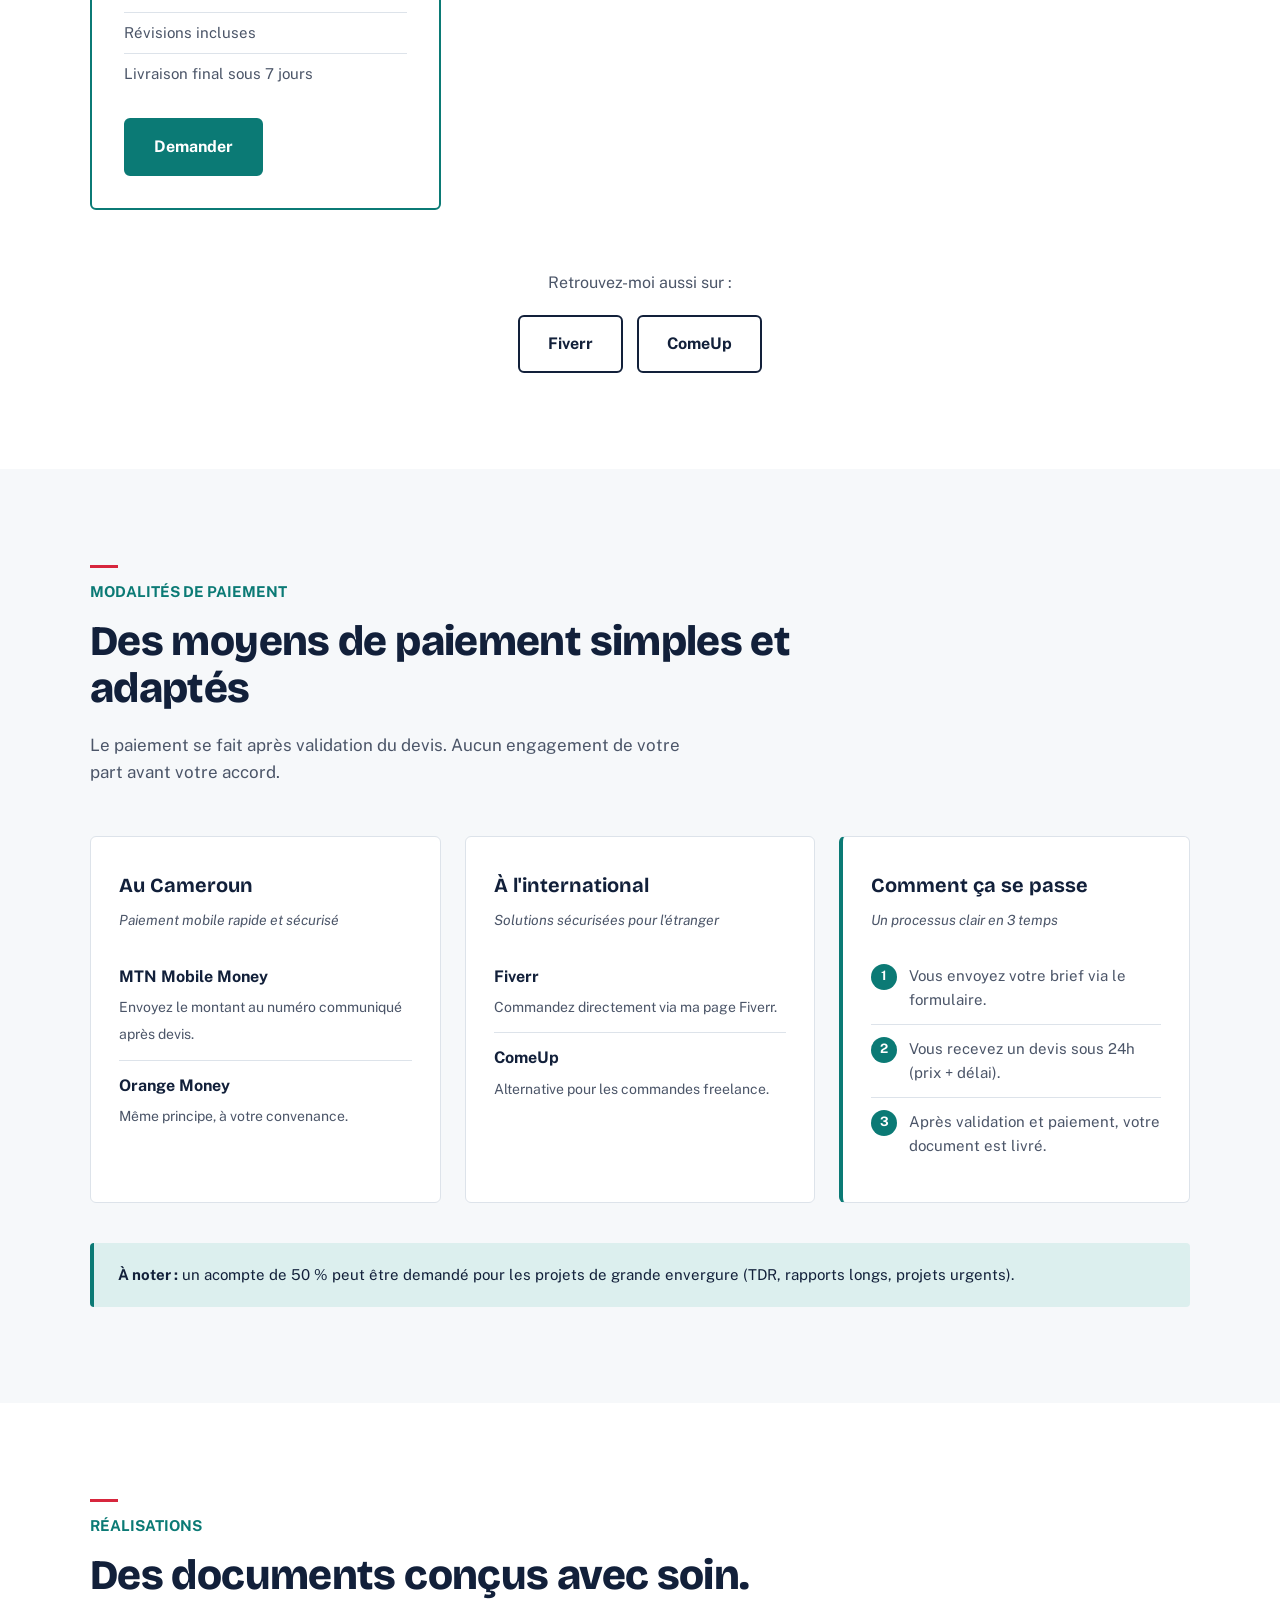
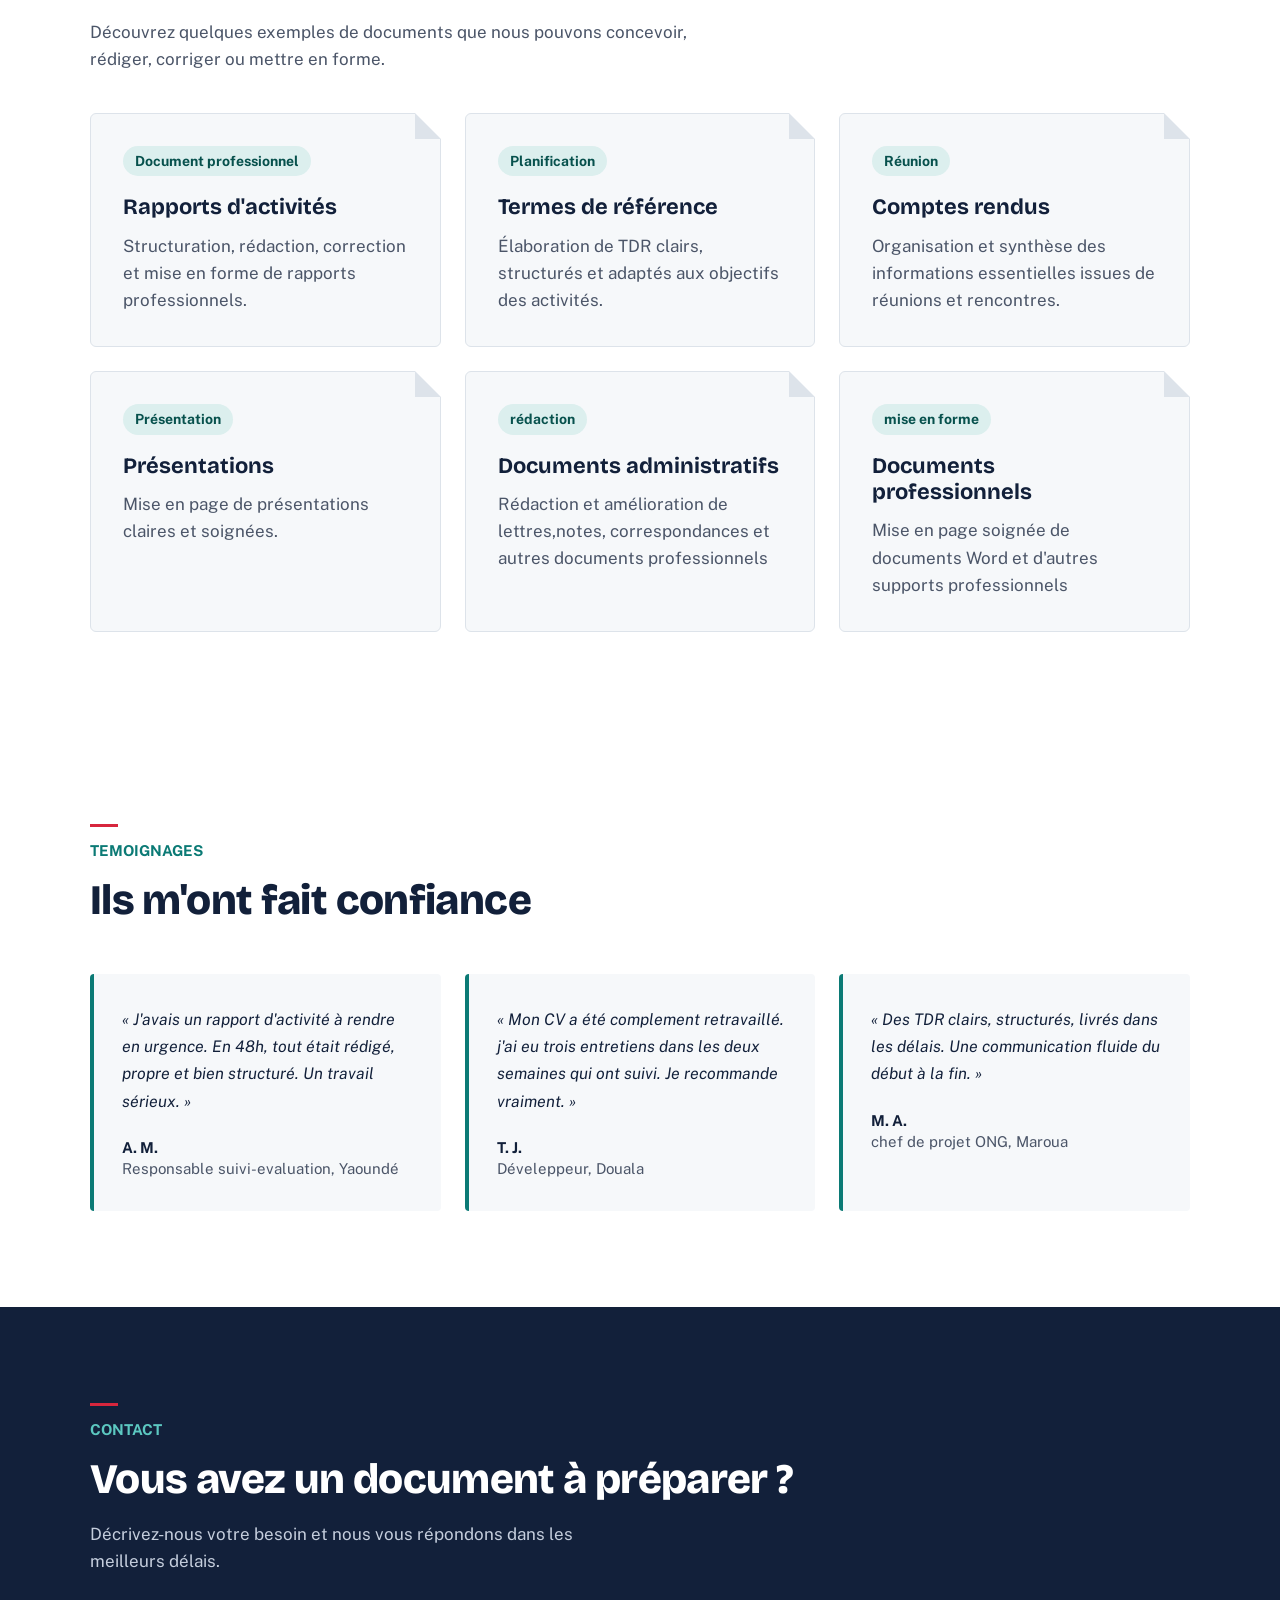
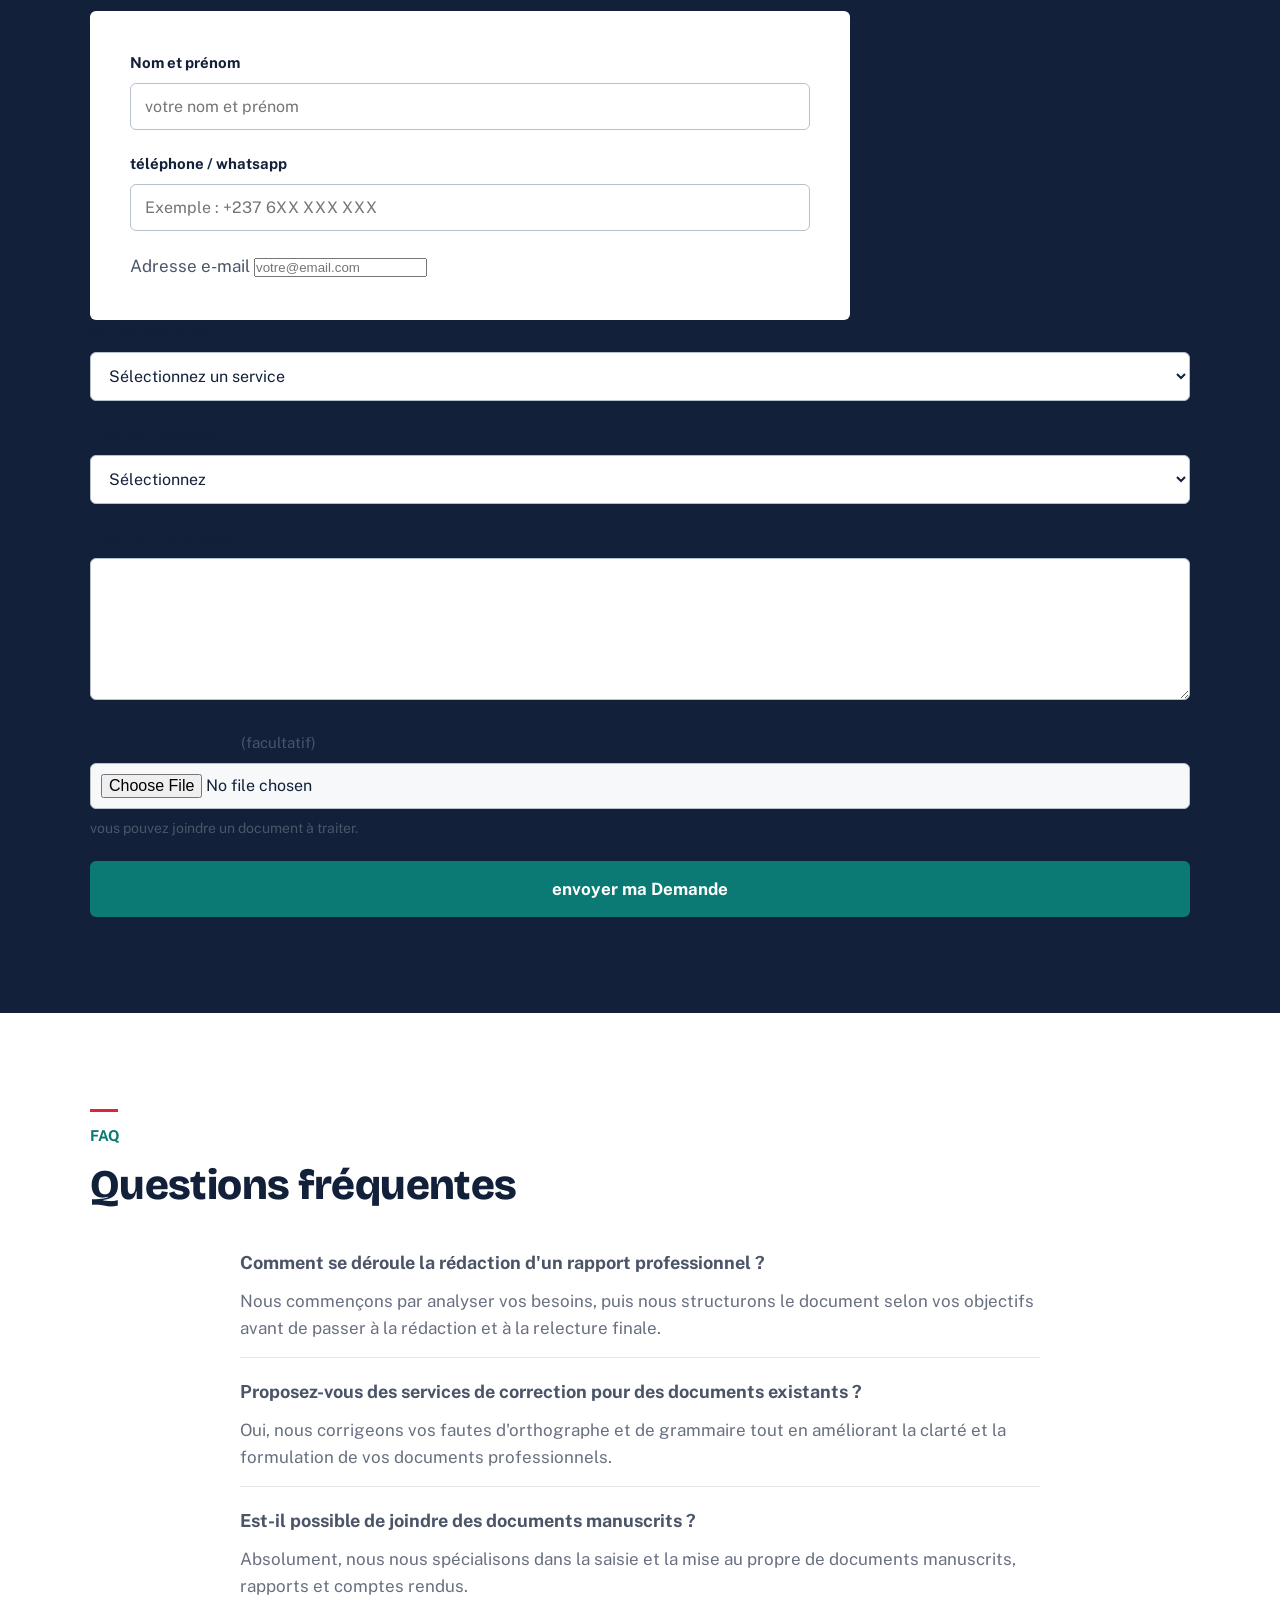
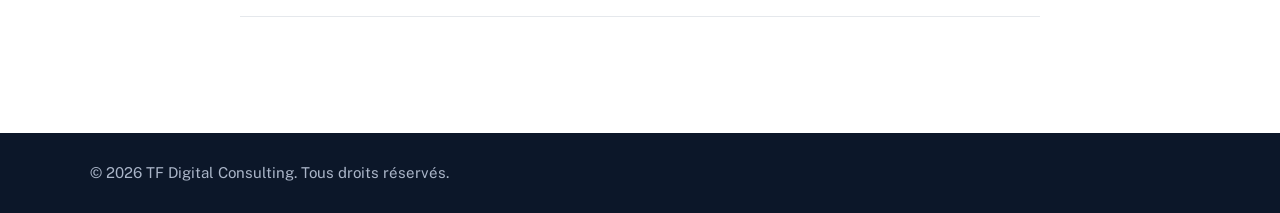
==== commit aa4d4ef8: "Ajout section modalités de paiement et correction section temoignage" ====
--- a/index.html
+++ b/index.html
@@ -37,6 +37,7 @@
                 <li><a href="#outil">outil</a></li>
                 <li><a href="#services">Services</a></li>
                 <li><a href="#tarifs">tarifs</a></li>
+                <li><a href="paiement">Paiement</a></li>
                 <li><a href="#realisations">Réalisations</a></li>
                 <li><a href="#contact">Contact</a></li>
             </ul>
@@ -435,6 +436,78 @@
              </div>
 
          </section>
+         <!-- MODALITÉS DE PAIEMENT -->
+<section id="paiement" class="paiement-section">
+
+    <div class="section-introduction">
+        <p class="titre-section">MODALITÉS DE PAIEMENT</p>
+        <h2>Des moyens de paiement simples et adaptés</h2>
+        <p class="texte-section">
+            Le paiement se fait après validation du devis.
+            Aucun engagement de votre part avant votre accord.
+        </p>
+    </div>
+
+    <div class="paiement-grille">
+
+        <!-- CAMEROUN -->
+        <div class="paiement-carte">
+            <h3>Au Cameroun</h3>
+            <p class="paiement-sous-titre">
+                Paiement mobile rapide et sécurisé
+            </p>
+            <ul class="paiement-liste">
+                <li>
+                    <strong>MTN Mobile Money</strong>
+                    <span>Envoyez le montant au numéro communiqué après devis.</span>
+                </li>
+                <li>
+                    <strong>Orange Money</strong>
+                    <span>Même principe, à votre convenance.</span>
+                </li>
+            </ul>
+        </div>
+
+        <!-- INTERNATIONAL -->
+        <div class="paiement-carte">
+            <h3>À l'international</h3>
+            <p class="paiement-sous-titre">
+                Solutions sécurisées pour l'étranger
+            </p>
+            <ul class="paiement-liste">
+                <li>
+                    <strong>Fiverr</strong>
+                    <span>Commandez directement via ma page Fiverr.</span>
+                </li>
+                <li>
+                    <strong>ComeUp</strong>
+                    <span>Alternative pour les commandes freelance.</span>
+                </li>
+            </ul>
+        </div>
+
+        <!-- PROCESSUS -->
+        <div class="paiement-carte paiement-carte-accent">
+            <h3>Comment ça se passe</h3>
+            <p class="paiement-sous-titre">
+                Un processus clair en 3 temps
+            </p>
+            <ol class="paiement-etapes">
+                <li>Vous envoyez votre brief via le formulaire.</li>
+                <li>Vous recevez un devis sous 24h (prix + délai).</li>
+                <li>Après validation et paiement, votre document est livré.</li>
+            </ol>
+        </div>
+
+    </div>
+
+    <p class="paiement-note">
+        <strong>À noter :</strong> un acompte de 50 % peut être demandé
+        pour les projets de grande envergure (TDR, rapports longs,
+        projets urgents).
+    </p>
+
+</section>
         <!-- RÉALISATIONS -->
         <section id="realisations" class="realisations-section">
 
--- a/style.css
+++ b/style.css
@@ -823,11 +823,11 @@
     color: var(--gris);
     font-size: 16px;
 }
-/* =========================
+/*  =========================
    TÉMOIGNAGES
 ========================= */
 
-.temoignages-section {
+.temoignage-section {
     padding: clamp(56px, 8vw, 96px) var(--marge);
     background: var(--blanc);
 }
@@ -838,7 +838,16 @@
     gap: 24px;
     margin-top: 50px;
 }
-
+@media (max-width: 900px) {
+    .temoignage-grille {
+        grid-template-columns: repeat(2, 1fr);
+    }
+}
+@media (max-width: 600px) {
+    .temoignage-grille {
+        grid-template-columns: 1fr; 
+    }
+}
 .temoignage-carte {
     position: relative;
     padding: 32px 28px;
@@ -865,3 +874,141 @@
     color: var(--encre);
     font-weight: 700;
 }
+/* =========================
+   MODALITÉS DE PAIEMENT
+========================= */
+
+.paiement-section {
+    padding: clamp(56px, 8vw, 96px) var(--marge);
+    background: var(--papier);
+}
+
+.paiement-grille {
+    display: grid;
+    grid-template-columns: repeat(auto-fit, minmax(0, 1fr));
+    gap: 24px;
+    margin-top: 50px;
+}
+
+.paiement-carte {
+    position: relative;
+    padding: 32px 28px;
+    background: var(--blanc);
+    border: 1px solid var(--filet);
+    border-radius: 6px;
+    transition: transform 0.2s, box-shadow 0.2s;
+}
+
+.paiement-carte:hover {
+    transform: translateY(-4px);
+    box-shadow: 0 12px 30px rgba(18, 32, 58, 0.08);
+}
+
+.paiement-carte-accent {
+    border-left: 4px solid var(--sarcelle);
+}
+
+.paiement-carte h3 {
+    font-family: var(--titre);
+    font-weight: 700;
+    font-size: 20px;
+    color: var(--encre);
+    margin-bottom: 8px;
+}
+
+.paiement-sous-titre {
+    font-size: 14px;
+    color: var(--gris);
+    margin-bottom: 20px;
+    font-style: italic;
+}
+
+.paiement-liste {
+    list-style: none;
+    padding: 0;
+    margin: 0;
+}
+
+.paiement-liste li {
+    padding: 12px 0;
+    border-bottom: 1px solid var(--filet);
+}
+
+.paiement-liste li:last-child {
+    border-bottom: none;
+}
+
+.paiement-liste strong {
+    display: block;
+    color: var(--encre);
+    font-weight: 700;
+    font-size: 16px;
+    margin-bottom: 4px;
+}
+
+.paiement-liste span {
+    font-size: 14px;
+    color: var(--gris);
+    line-height: 1.5;
+}
+
+.paiement-etapes {
+    list-style: none;
+    padding: 0;
+    margin: 0;
+    counter-reset: etape-counter;
+}
+
+.paiement-etapes li {
+    position: relative;
+    padding: 12px 0 12px 38px;
+    font-size: 15px;
+    color: var(--gris);
+    line-height: 1.6;
+    border-bottom: 1px solid var(--filet);
+    counter-increment: etape-counter;
+}
+
+.paiement-etapes li:last-child {
+    border-bottom: none;
+}
+
+.paiement-etapes li::before {
+    content: counter(etape-counter);
+    position: absolute;
+    left: 0;
+    top: 12px;
+    width: 26px;
+    height: 26px;
+    display: flex;
+    align-items: center;
+    justify-content: center;
+    border-radius: 50%;
+    background: var(--sarcelle);
+    color: var(--blanc);
+    font-size: 13px;
+    font-weight: 700;
+}
+
+.paiement-note {
+    margin-top: 40px;
+    padding: 20px 24px;
+    background: #DCEFEE;
+    border-left: 4px solid var(--sarcelle);
+    border-radius: 4px;
+    font-size: 15px;
+    color: var(--encre);
+    line-height: 1.6;
+}
+
+/* Version mobile */
+@media (max-width: 768px) {
+    .paiement-carte {
+        padding: 26px 22px;
+    }
+
+    .paiement-note {
+        padding: 18px 20px;
+        font-size: 14px;
+    }
+}
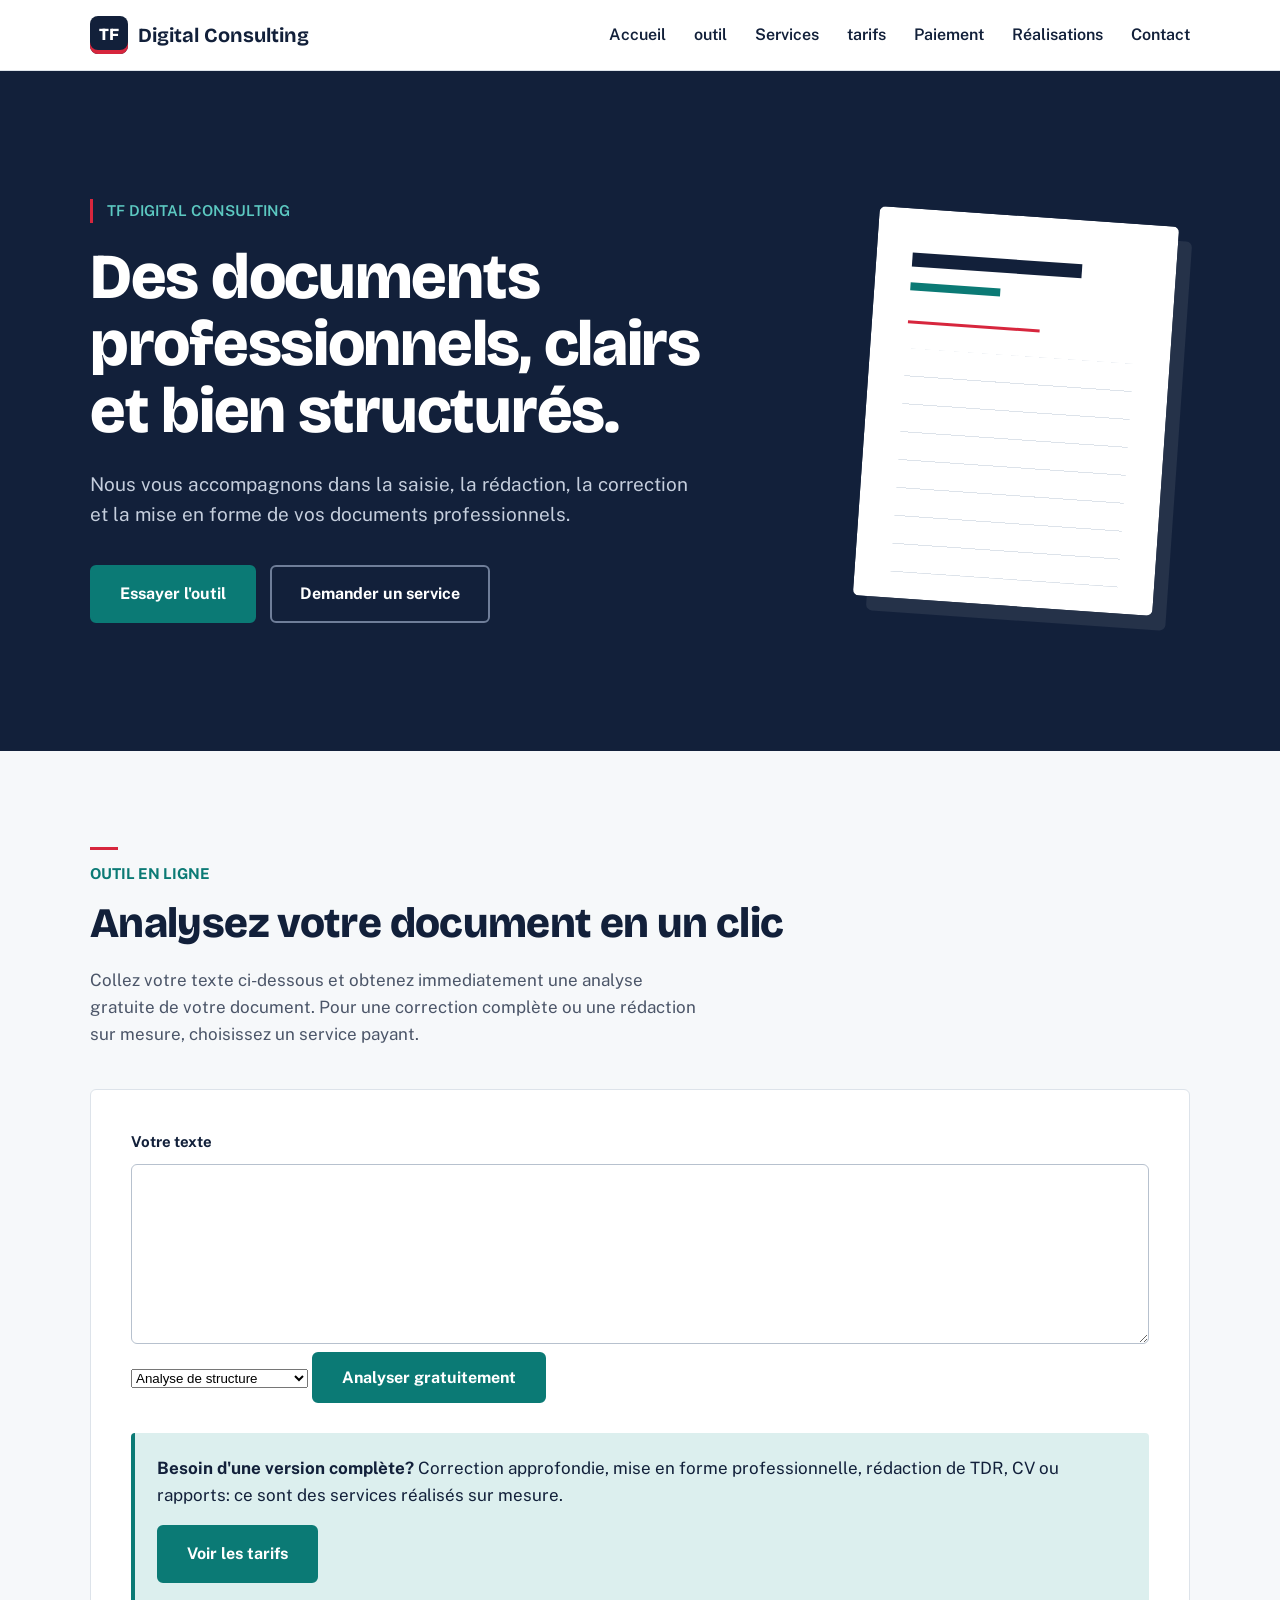
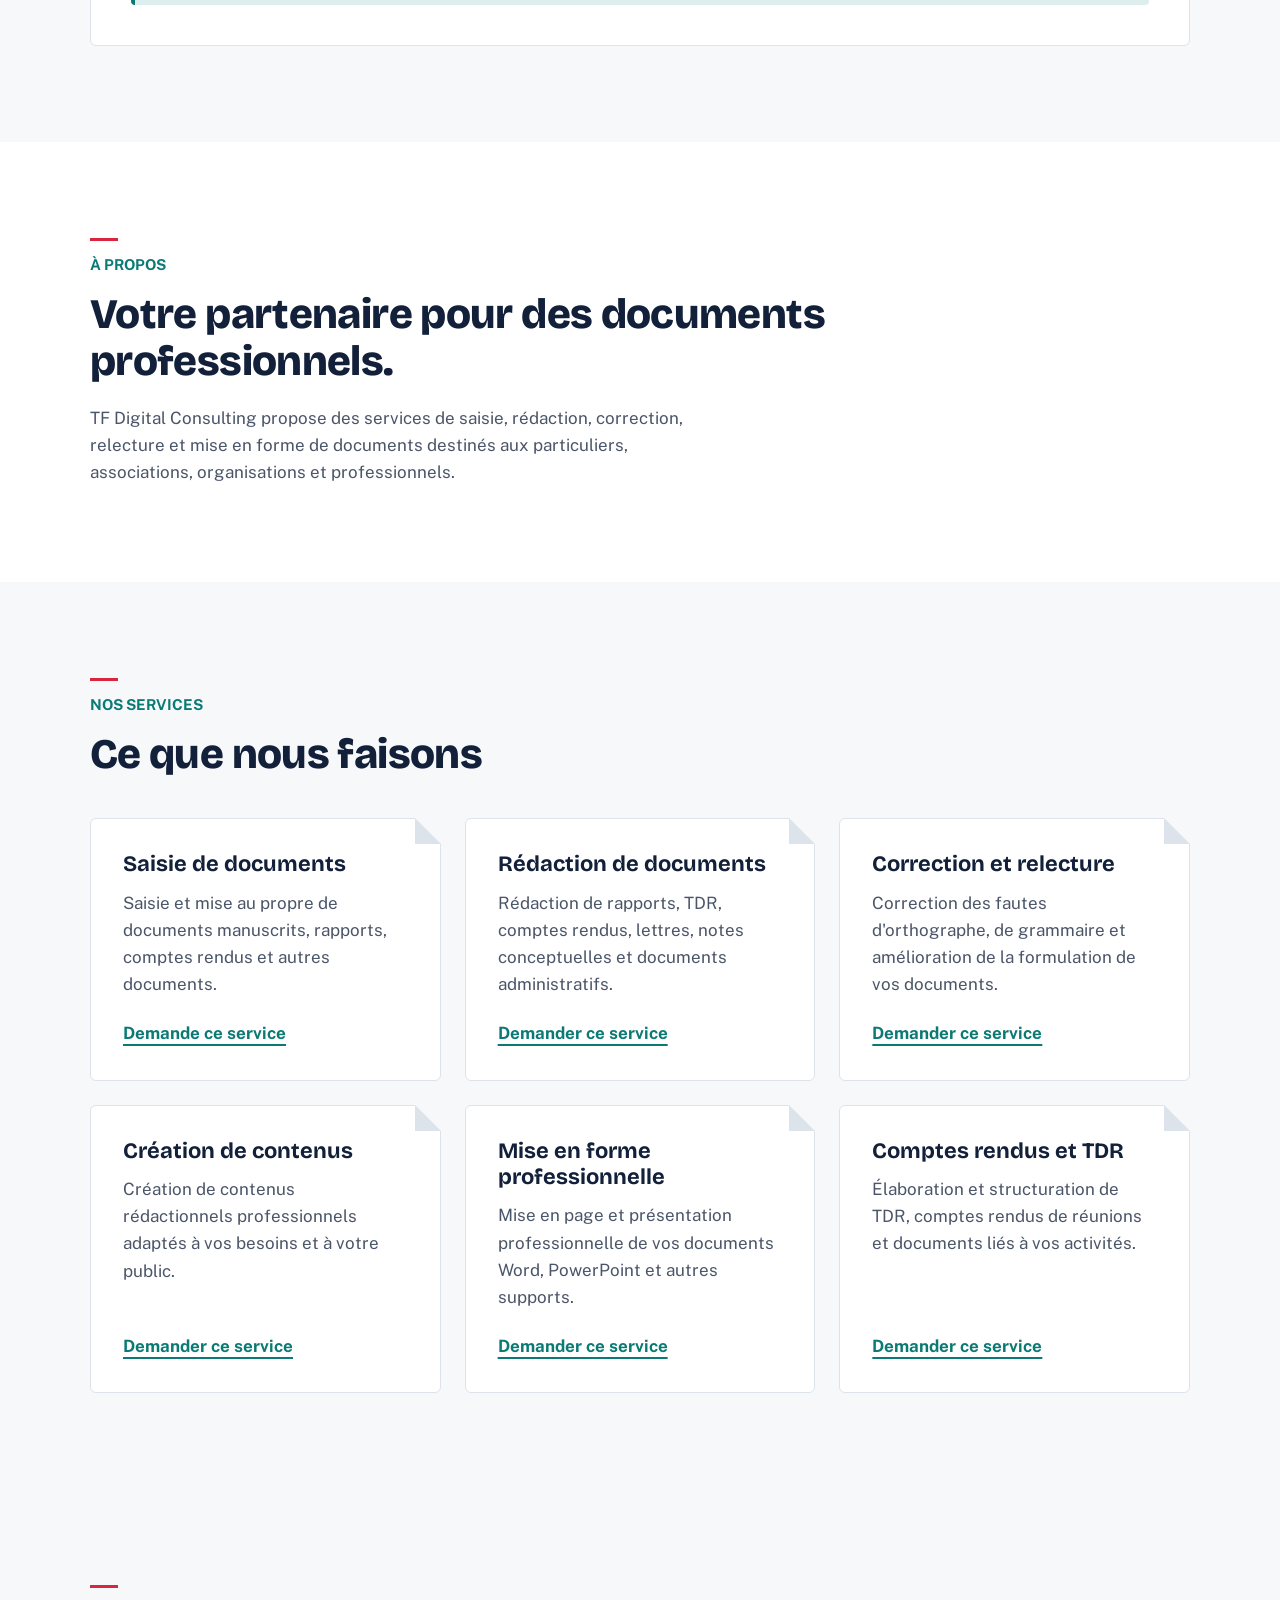
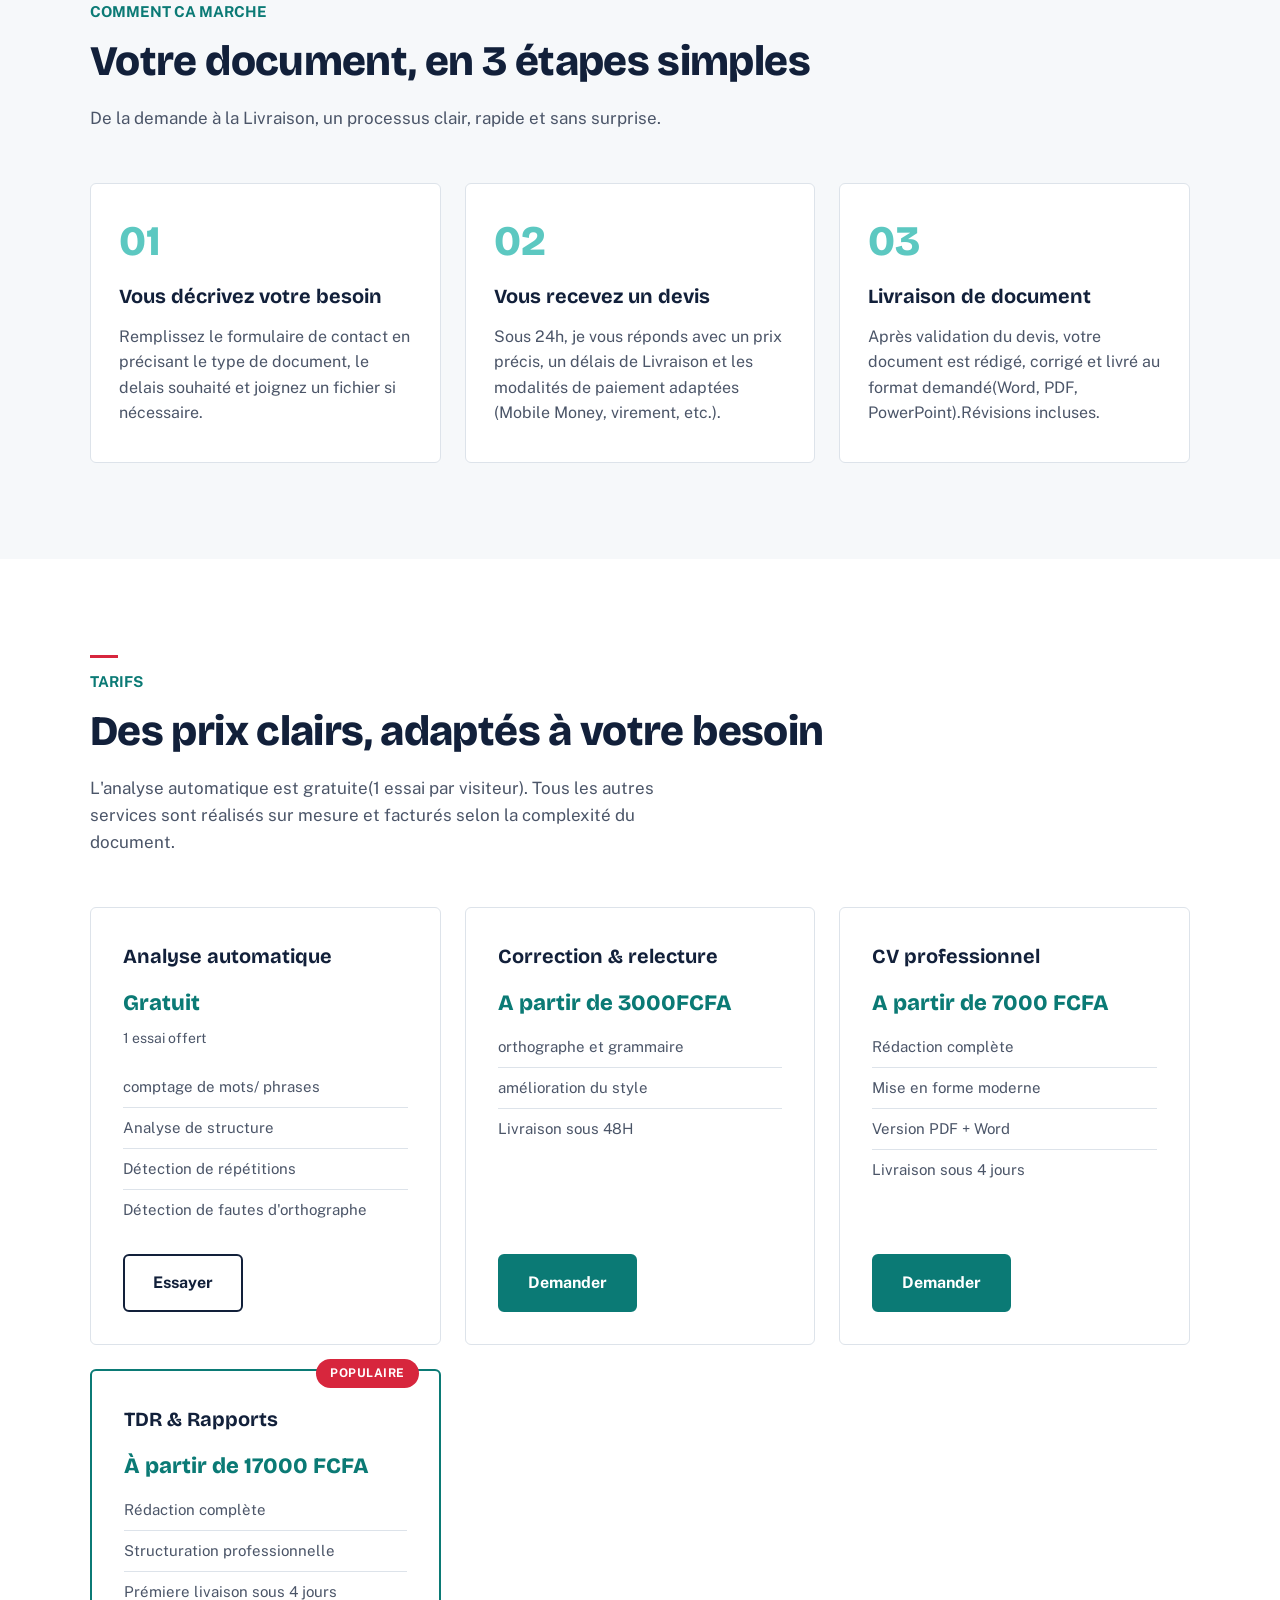
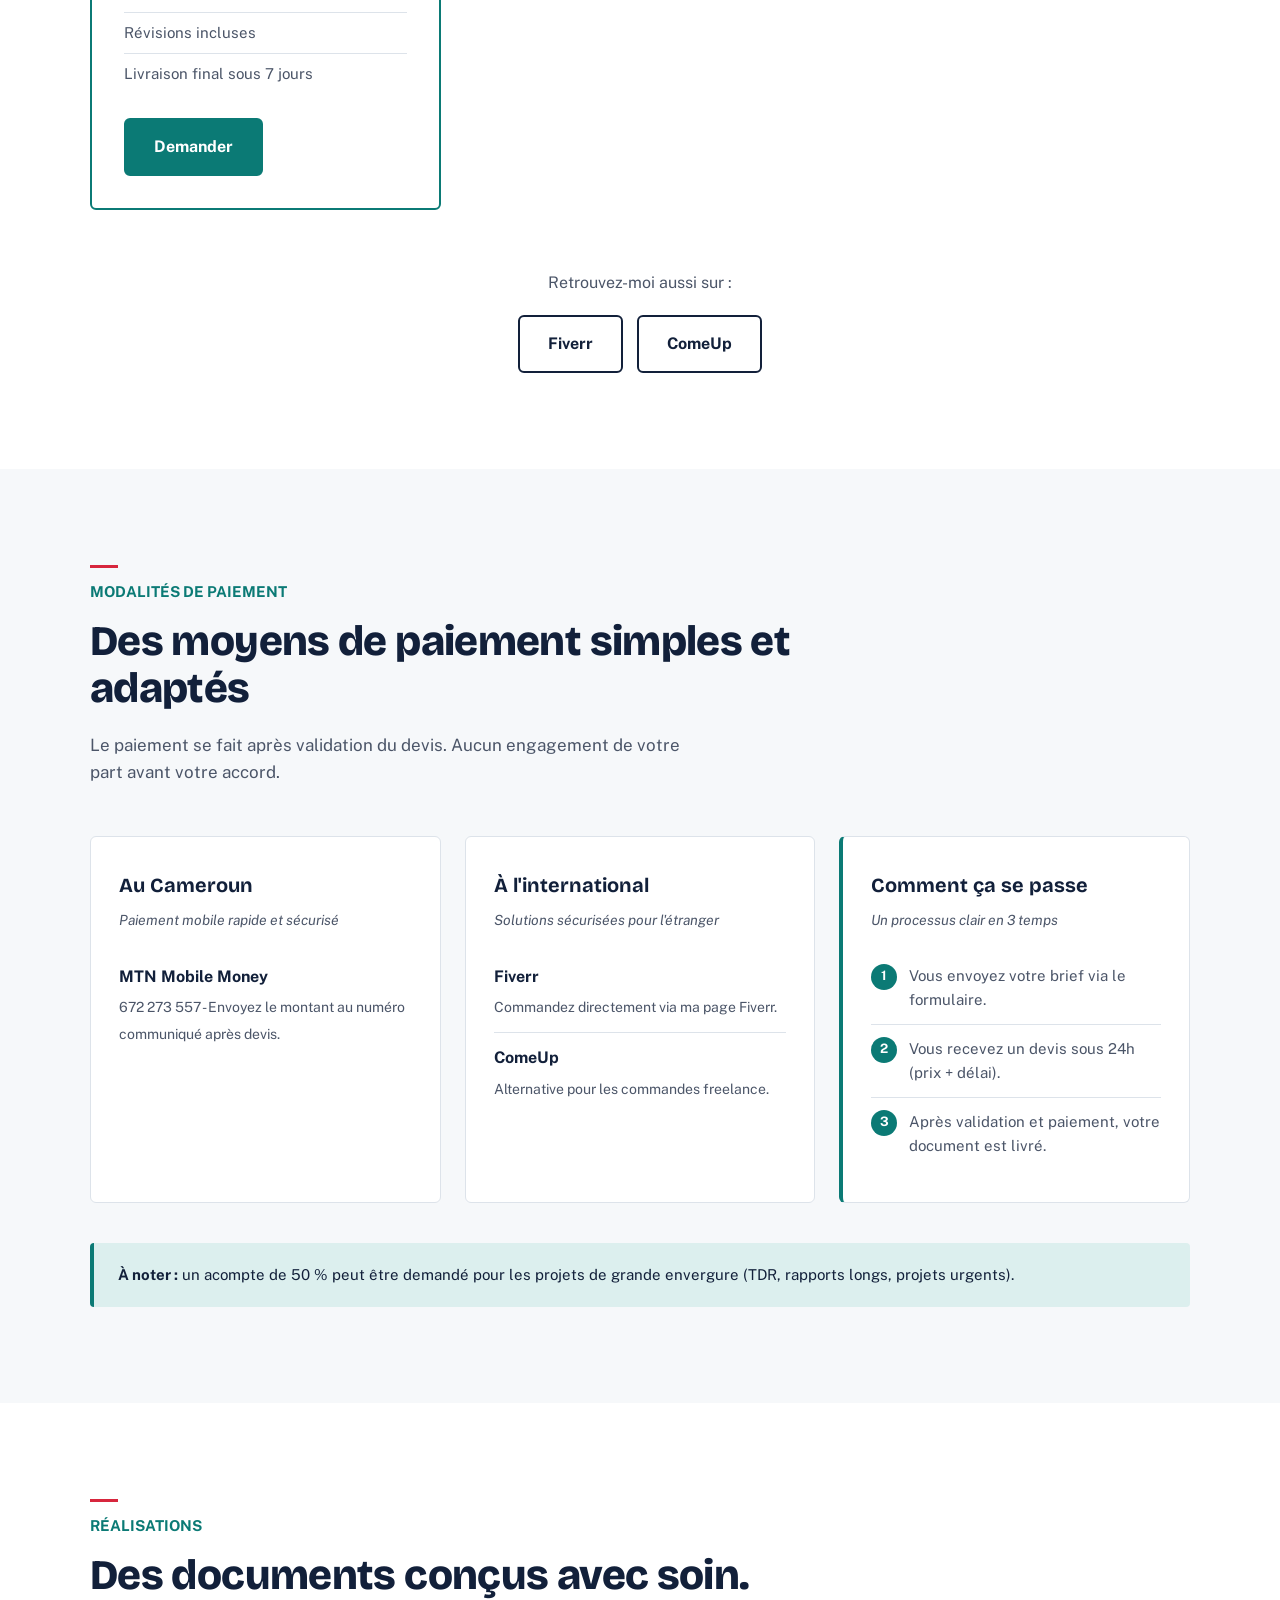
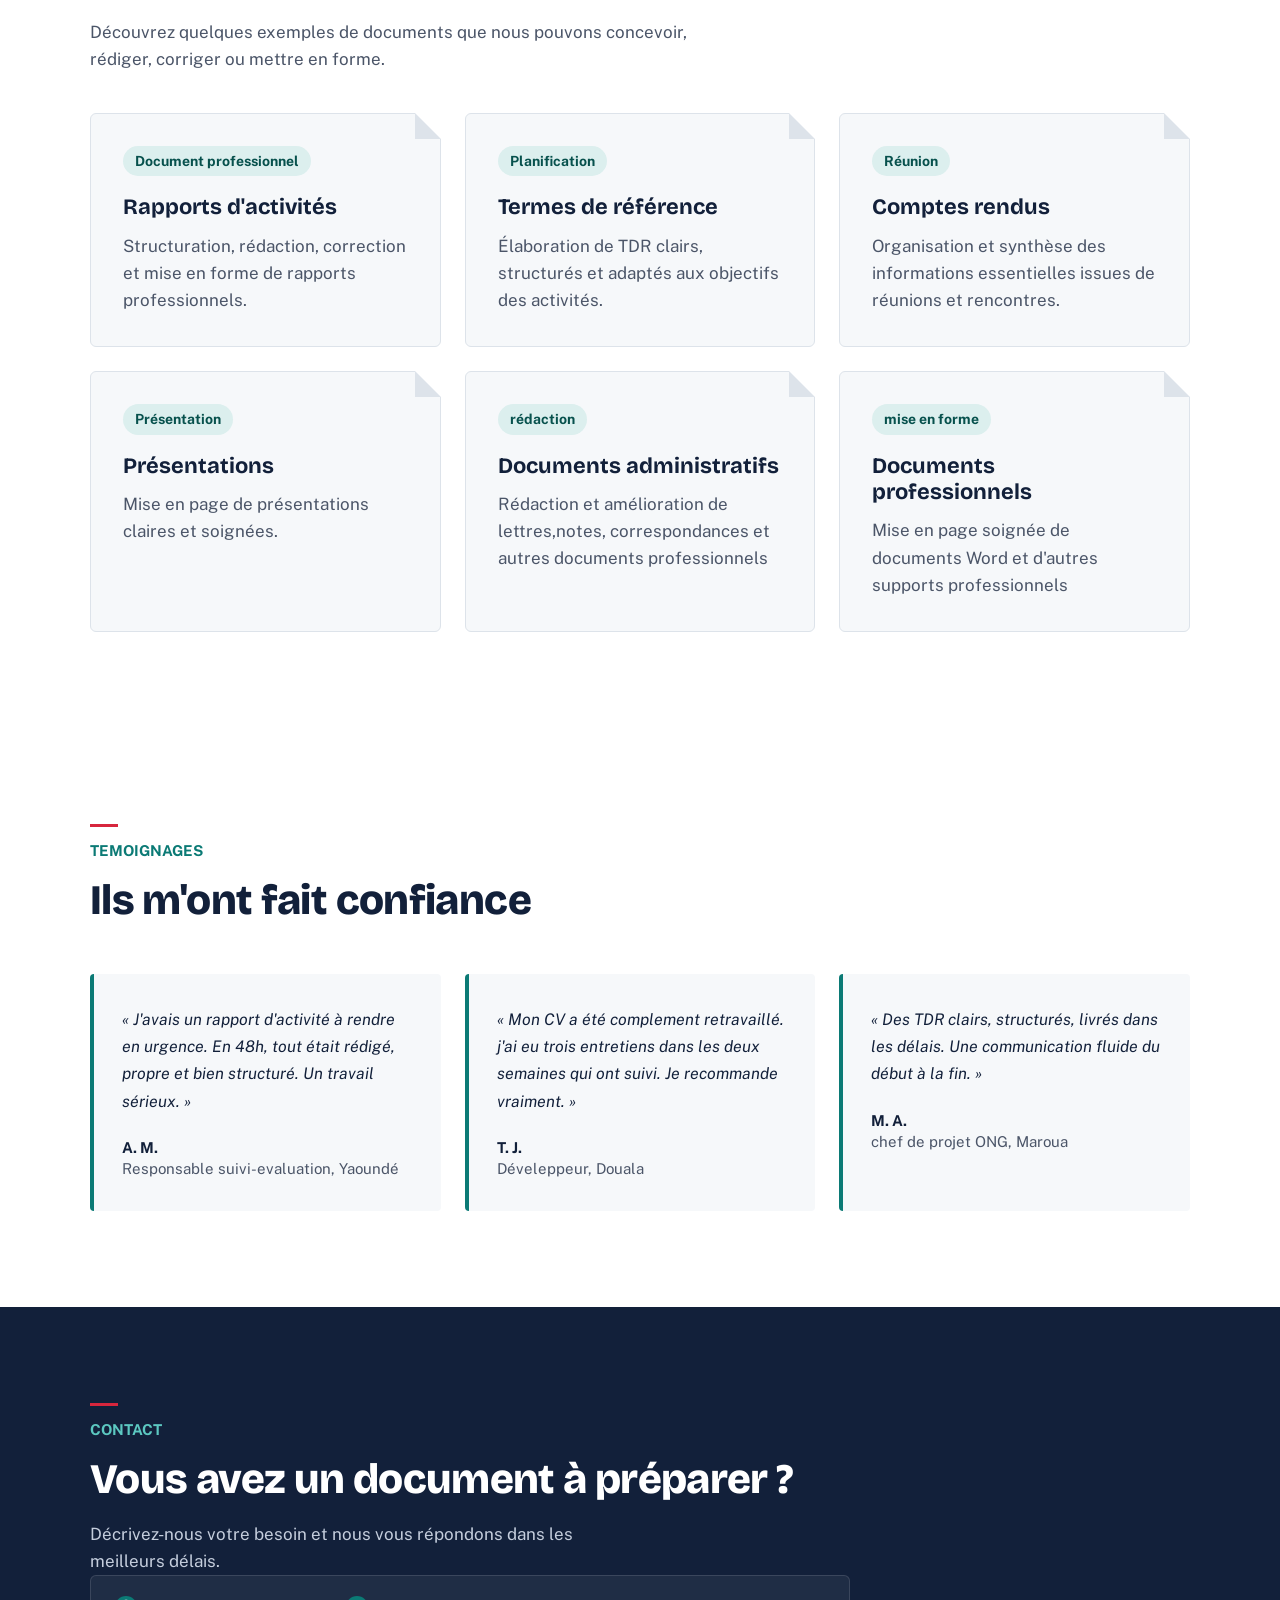
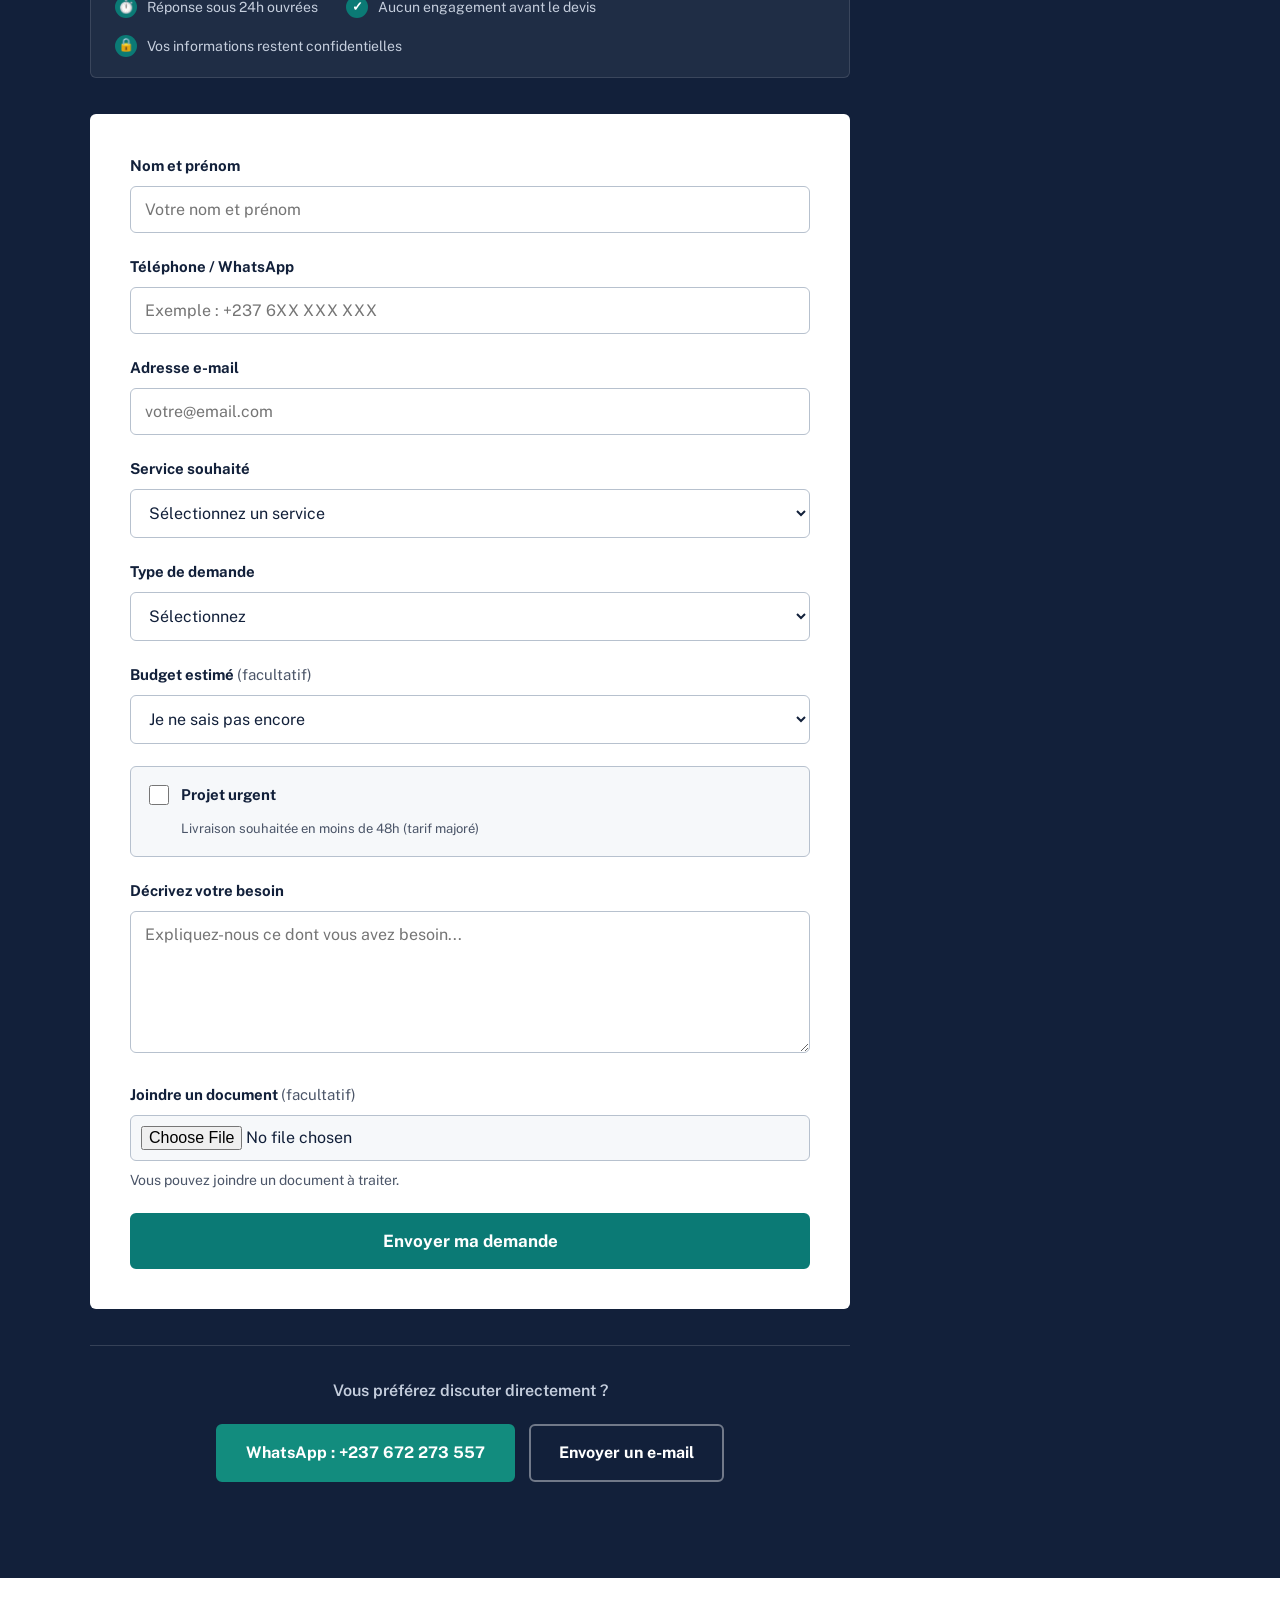
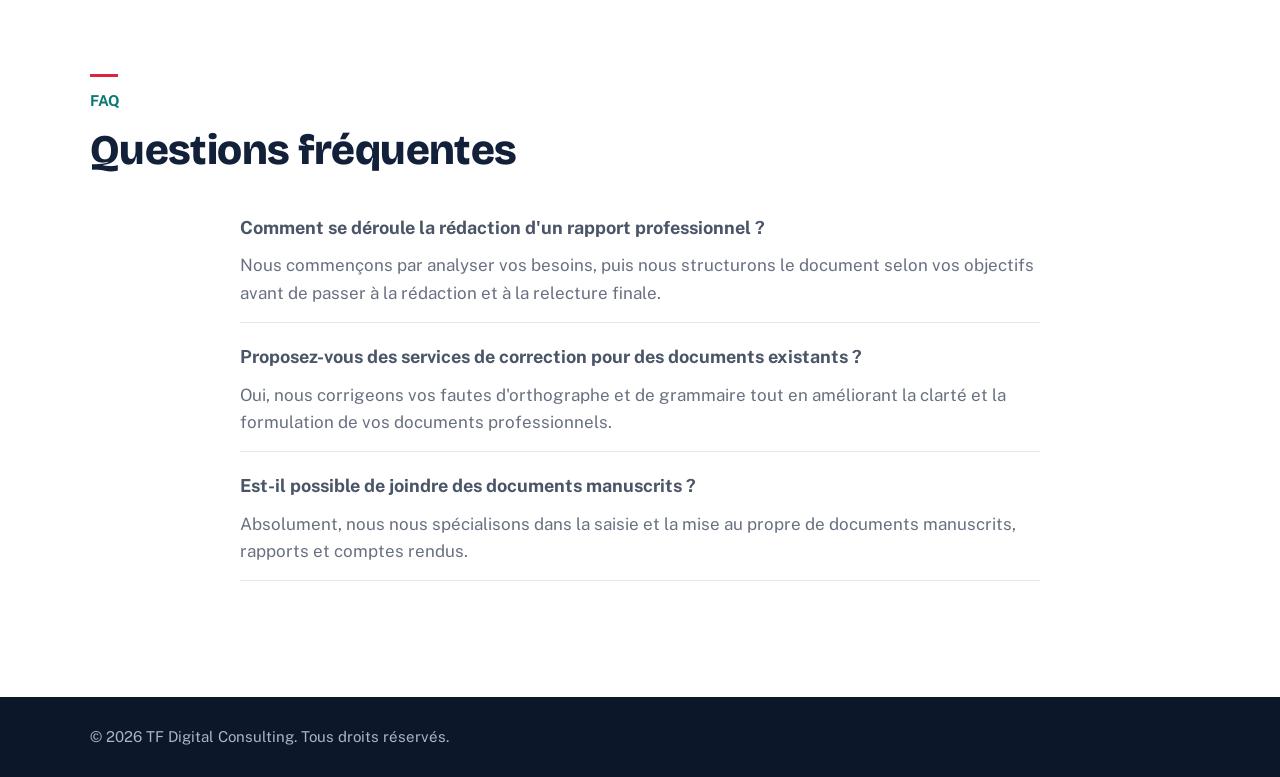
==== commit ca4b7516: "Ajout numero MoMo, amelioration formulaire contact, contacts directs" ====
--- a/index.html
+++ b/index.html
@@ -88,7 +88,7 @@
          <section id="outil" class="outil-section">
             <div class="section-introduction">
                 <p class="titre-section">OUTIL EN LIGNE</p>
-                <h2>Analysez cotre documenten un clic</h2>
+                <h2>Analysez votre document en un clic</h2>
                 <p class="texte-section">
                     Collez votre texte ci-dessous et obtenez immediatement une analyse gratuite de votre document.
                     Pour une correction complète ou une rédaction sur mesure, choisissez un service payant.
@@ -459,12 +459,9 @@
             <ul class="paiement-liste">
                 <li>
                     <strong>MTN Mobile Money</strong>
-                    <span>Envoyez le montant au numéro communiqué après devis.</span>
+                    <span>672 273 557 - Envoyez le montant au numéro communiqué après devis.</span>
                 </li>
-                <li>
-                    <strong>Orange Money</strong>
-                    <span>Même principe, à votre convenance.</span>
-                </li>
+                
             </ul>
         </div>
 
@@ -651,170 +648,172 @@
                     Décrivez-nous votre besoin et nous vous répondons dans les meilleurs délais.
                     
                 </p>
-                <form class=" contact-form"
-                 action="https://formspree.io/f/xwlvonkk"
-                 method="POST"
-                 enctype="multipart/form-data"
-                  >
-
-                   <!-- NOM -->
-                    <div class="form-group">
-
-                        <label for="nom">
-                            Nom et prénom 
-                        </label>
-                        <input 
-                              type="text"
-                              id="nom"
-                              name="nom"
-                              placeholder="votre nom et prénom"
-                              autocomplete="name"
-                              required
-                              >
-                              
-                    </div>
-
-                    <!--TELEPHONE-->
-                    <div class="form-group">
-                        <label for="telephone">
-                            téléphone / whatsapp
-                        </label>
-                        <input 
-                        type="tel"
-                        id="telephone"
-                        name="telephone"
-                        placeholder="Exemple : +237 6XX XXX XXX"
-                        autocomplete="tel"
-                        required
-                        >
-
-                    </div>
-                    <!--EMAIL-->
-                    <div="form-group">
-                        <label for="email">
-                            Adresse e-mail
-                        </label>
-                        <input 
-                        type="email"
-                        id="email"
-                        name="email"
-                        placeholder="votre@email.com"
-                        autocomplete="email"
-                        >
-
-                    </div>
-                    <!--SERVICE-->
-                    <div class="form-group">
-                        <label for="service">
-                            service souhaité
-                        </label>
-                        <select id="service"
-                        name="service"
-                        required
-                        >
-
-                          <option value="">
-                            Sélectionnez un service
-                          </option>
-
-                          <option value="saisie">
-                            Saisie de documents
-                          </option>
-
-                          <option value="redaction">
-                            rédaction de documents
-                          </option>
-
-                          <option value="correction">
-                            correction et relecture
-                          </option>
-                           
-                           <option value="contenus">
-                            Création de contenus rédactionnels
-                           </option>
-
-                           <option value="mise en forme">
-                            Mise en forme professionnelle
-                           </option>
-
-                           <option value="tdr">
-                            rédaction des TDR
-                           </option>
-
-                           <option value="rapport">
-                            Rédaction des rapports
-                           </option>
-
-                           <option value="compte rendu">
-                            Rédaction des comptes rendus
-                           </option>
-
-                           <option value="autre">
-                            Autre Demande
-                           </option>
-
-                        </select>
-
-                    </div>
-                    <!-- TYPE DE DEMANDE -->
-                     <div class="form-group">
-                        <label for="type-demande">Type de Demande</label>
-                        <select id="type-demande" name="type-demande" required>
-                            <option value="">Sélectionnez</option>
-                            <option value="service-manuel"> Service manuel(payant)</option>
-                            <option value="outil-premium">Version premium de l'outil</option>
-                            <option value="devis">Demande de devis</option>
-                            <option value="autre">Autre</option>
-                        </select>
-                     </div>
-                  <!--MESSAGE--> 
-                  <div class="form-group">
-                    <label for="message">
-                        Décrivez votre besoin
-                    </label>
-                    <textarea 
-                     name="message"
-                     id="message"
-                     rows="6"
-                     placeholder="Expliquez-nous ce dont vous avez besoin..."
-                     required
-                     >
-                    </textarea>
-
-                  </div> 
-                  
-                  <!-- FICHIER -->
-                   <div class="form-group">
-
-                    <label for="document">
-                        Joindre un document
-                        <span>(facultatif)</span>
-                    </label>
-
-                    <input type="file"
-                      id="document"
-                       name="document">
-
-                       <small>
-                        vous pouvez joindre un document à traiter.
-
-                       </small>
-
-                   </div>
-
-                   <!-- BOUTON -->
-                    <button
-                     type="submit"
-                     class="btn
-                    formulaire-btn">
-                    envoyer ma Demande
-                </button>
-
-                </form>
+                <!-- BANDEAU DE RÉASSURANCE -->
+<div class="form-reassurance">
+    <div class="reassurance-item">
+        <span class="reassurance-icon">⏱️</span>
+        <span>Réponse sous 24h ouvrées</span>
+    </div>
+    <div class="reassurance-item">
+        <span class="reassurance-icon">✓</span>
+        <span>Aucun engagement avant le devis</span>
+    </div>
+    <div class="reassurance-item">
+        <span class="reassurance-icon">🔒</span>
+        <span>Vos informations restent confidentielles</span>
+    </div>
+</div>
+
+<form class="contact-form"
+      action="https://formspree.io/f/xwlvonkk"
+      method="POST"
+      enctype="multipart/form-data">
+
+    <!-- NOM -->
+    <div class="form-group">
+        <label for="nom">Nom et prénom</label>
+        <input
+            type="text"
+            id="nom"
+            name="nom"
+            placeholder="Votre nom et prénom"
+            autocomplete="name"
+            required>
+    </div>
+
+    <!-- TELEPHONE -->
+    <div class="form-group">
+        <label for="telephone">Téléphone / WhatsApp</label>
+        <input
+            type="tel"
+            id="telephone"
+            name="telephone"
+            placeholder="Exemple : +237 6XX XXX XXX"
+            autocomplete="tel"
+            required>
+    </div>
+
+    <!-- EMAIL -->
+    <div class="form-group">
+        <label for="email">Adresse e-mail</label>
+        <input
+            type="email"
+            id="email"
+            name="email"
+            placeholder="votre@email.com"
+            autocomplete="email">
+    </div>
+
+    <!-- SERVICE -->
+    <div class="form-group">
+        <label for="service">Service souhaité</label>
+        <select id="service" name="service" required>
+            <option value="">Sélectionnez un service</option>
+            <option value="saisie">Saisie de documents</option>
+            <option value="redaction">Rédaction de documents</option>
+            <option value="correction">Correction et relecture</option>
+            <option value="contenus">Création de contenus rédactionnels</option>
+            <option value="mise-en-forme">Mise en forme professionnelle</option>
+            <option value="tdr">Rédaction des TDR</option>
+            <option value="rapport">Rédaction des rapports</option>
+            <option value="compte-rendu">Rédaction des comptes rendus</option>
+            <option value="autre">Autre demande</option>
+        </select>
+    </div>
+
+    <!-- TYPE DE DEMANDE -->
+    <div class="form-group">
+        <label for="type-demande">Type de demande</label>
+        <select id="type-demande" name="type-demande" required>
+            <option value="">Sélectionnez</option>
+            <option value="service-manuel">Service manuel (payant)</option>
+            <option value="outil-premium">Version premium de l'outil</option>
+            <option value="devis">Demande de devis</option>
+            <option value="autre">Autre</option>
+        </select>
+    </div>
+
+    <!-- BUDGET ESTIMÉ -->
+    <div class="form-group">
+        <label for="budget">
+            Budget estimé
+            <span>(facultatif)</span>
+        </label>
+        <select id="budget" name="budget">
+            <option value="">Je ne sais pas encore</option>
+            <option value="moins-5k">Moins de 5 000 FCFA</option>
+            <option value="5k-15k">Entre 5 000 et 15 000 FCFA</option>
+            <option value="15k-50k">Entre 15 000 et 50 000 FCFA</option>
+            <option value="plus-50k">Plus de 50 000 FCFA</option>
+        </select>
+    </div>
+
+    <!-- URGENT -->
+    <div class="form-group form-group-checkbox">
+        <label class="checkbox-label">
+            <input
+                type="checkbox"
+                id="urgent"
+                name="urgent"
+                value="oui">
+            <span>
+                <strong>Projet urgent</strong>
+                <small>Livraison souhaitée en moins de 48h (tarif majoré)</small>
+            </span>
+        </label>
+    </div>
+
+    <!-- MESSAGE -->
+    <div class="form-group">
+        <label for="message">Décrivez votre besoin</label>
+        <textarea
+            name="message"
+            id="message"
+            rows="6"
+            placeholder="Expliquez-nous ce dont vous avez besoin..."
+            required></textarea>
+    </div>
+
+    <!-- FICHIER -->
+    <div class="form-group">
+        <label for="document">
+            Joindre un document
+            <span>(facultatif)</span>
+        </label>
+        <input type="file"
+            id="document"
+            name="document">
+        <small>Vous pouvez joindre un document à traiter.</small>
+    </div>
+
+    <!-- BOUTON -->
+    <button type="submit" class="btn formulaire-btn">
+        Envoyer ma demande
+    </button>
+
+</form>
+
+    <!-- CONTACTS DIRECTS -->
+    <div class="contact-direct">
+      <p class="contact-direct-titre">
+        Vous préférez discuter directement ?
+      </p>
+      <div class="contact-direct-liens">
+        <a href="https://wa.me/+237672273557"
+           target="_blank"
+           class="btn btn-whatsapp">
+            WhatsApp : +237 672 273 557
+        </a>
+        <a href="mailto:ngouegni34tryphose@gmail.com"
+           class="btn btn-secondaire">
+            Envoyer un e-mail
+        </a>
+      </div>
+     </div>
                 
-            </div>
-
-        </section>
+    </div>
+
+    </section>
 
     </main>
     <!-- FAQ SEO -->
--- a/style.css
+++ b/style.css
@@ -1011,4 +1011,154 @@
         padding: 18px 20px;
         font-size: 14px;
     }
+}
+/* =========================
+   FORMULAIRE — RÉASSURANCE
+========================= */
+
+.form-reassurance {
+    display: flex;
+    flex-wrap: wrap;
+    gap: 16px 28px;
+    padding: 20px 24px;
+    margin-bottom: 24px;
+    background: rgba(255, 255, 255, 0.06);
+    border: 1px solid rgba(255, 255, 255, 0.12);
+    border-radius: 6px;
+}
+
+.reassurance-item {
+    display: flex;
+    align-items: center;
+    gap: 10px;
+    font-size: 14px;
+    color: #C5CEDD;
+}
+
+.reassurance-icon {
+    display: inline-flex;
+    align-items: center;
+    justify-content: center;
+    width: 22px;
+    height: 22px;
+    border-radius: 50%;
+    background: var(--sarcelle);
+    color: var(--blanc);
+    font-size: 13px;
+    font-weight: 700;
+    flex-shrink: 0;
+}
+
+/* =========================
+   FORMULAIRE — CHECKBOX
+========================= */
+
+.form-group-checkbox {
+    margin-bottom: 22px;
+}
+
+.checkbox-label {
+    display: flex !important;
+    align-items: flex-start;
+    gap: 12px;
+    padding: 16px 18px;
+    background: var(--papier);
+    border: 1.5px solid #B7C1CE;
+    border-radius: 6px;
+    cursor: pointer;
+    transition: border-color 0.2s, background 0.2s;
+    font-weight: 400 !important;
+}
+
+.checkbox-label:hover {
+    border-color: var(--sarcelle);
+    background: #F0F5F5;
+}
+
+.checkbox-label input[type="checkbox"] {
+    width: 20px;
+    height: 20px;
+    margin-top: 2px;
+    accent-color: var(--sarcelle);
+    cursor: pointer;
+    flex-shrink: 0;
+}
+
+.checkbox-label span {
+    display: flex;
+    flex-direction: column;
+    gap: 4px;
+}
+
+.checkbox-label strong {
+    color: var(--encre);
+    font-size: 15px;
+}
+
+.checkbox-label small {
+    color: var(--gris);
+    font-size: 13px;
+    font-weight: 400;
+}
+
+/* =========================
+   CONTACTS DIRECTS
+========================= */
+
+.contact-direct {
+    margin-top: 36px;
+    padding-top: 32px;
+    border-top: 1px solid rgba(255, 255, 255, 0.15);
+    text-align: center;
+}
+
+.contact-direct-titre {
+    margin-bottom: 20px;
+    color: #C5CEDD;
+    font-size: 16px;
+    font-weight: 600;
+}
+
+.contact-direct-liens {
+    display: flex;
+    flex-wrap: wrap;
+    gap: 14px;
+    justify-content: center;
+}
+
+.contact-direct .btn-whatsapp {
+    background: #128C7E;
+    border-color: #128C7E;
+    color: var(--blanc);
+}
+
+.contact-direct .btn-whatsapp:hover {
+    background: #075E54;
+    border-color: #075E54;
+}
+
+.contact-direct .btn-secondaire {
+    border-color: rgba(255, 255, 255, 0.4);
+    color: var(--blanc);
+}
+
+.contact-direct .btn-secondaire:hover {
+    background: rgba(255, 255, 255, 0.1);
+    border-color: var(--blanc);
+}
+
+/* Version mobile */
+@media (max-width: 768px) {
+    .form-reassurance {
+        padding: 16px 18px;
+    }
+
+    .reassurance-item {
+        font-size: 13px;
+    }
+
+    .contact-direct-liens .btn {
+        flex: 1 1 100%;
+        text-align: center;
+    }
 }
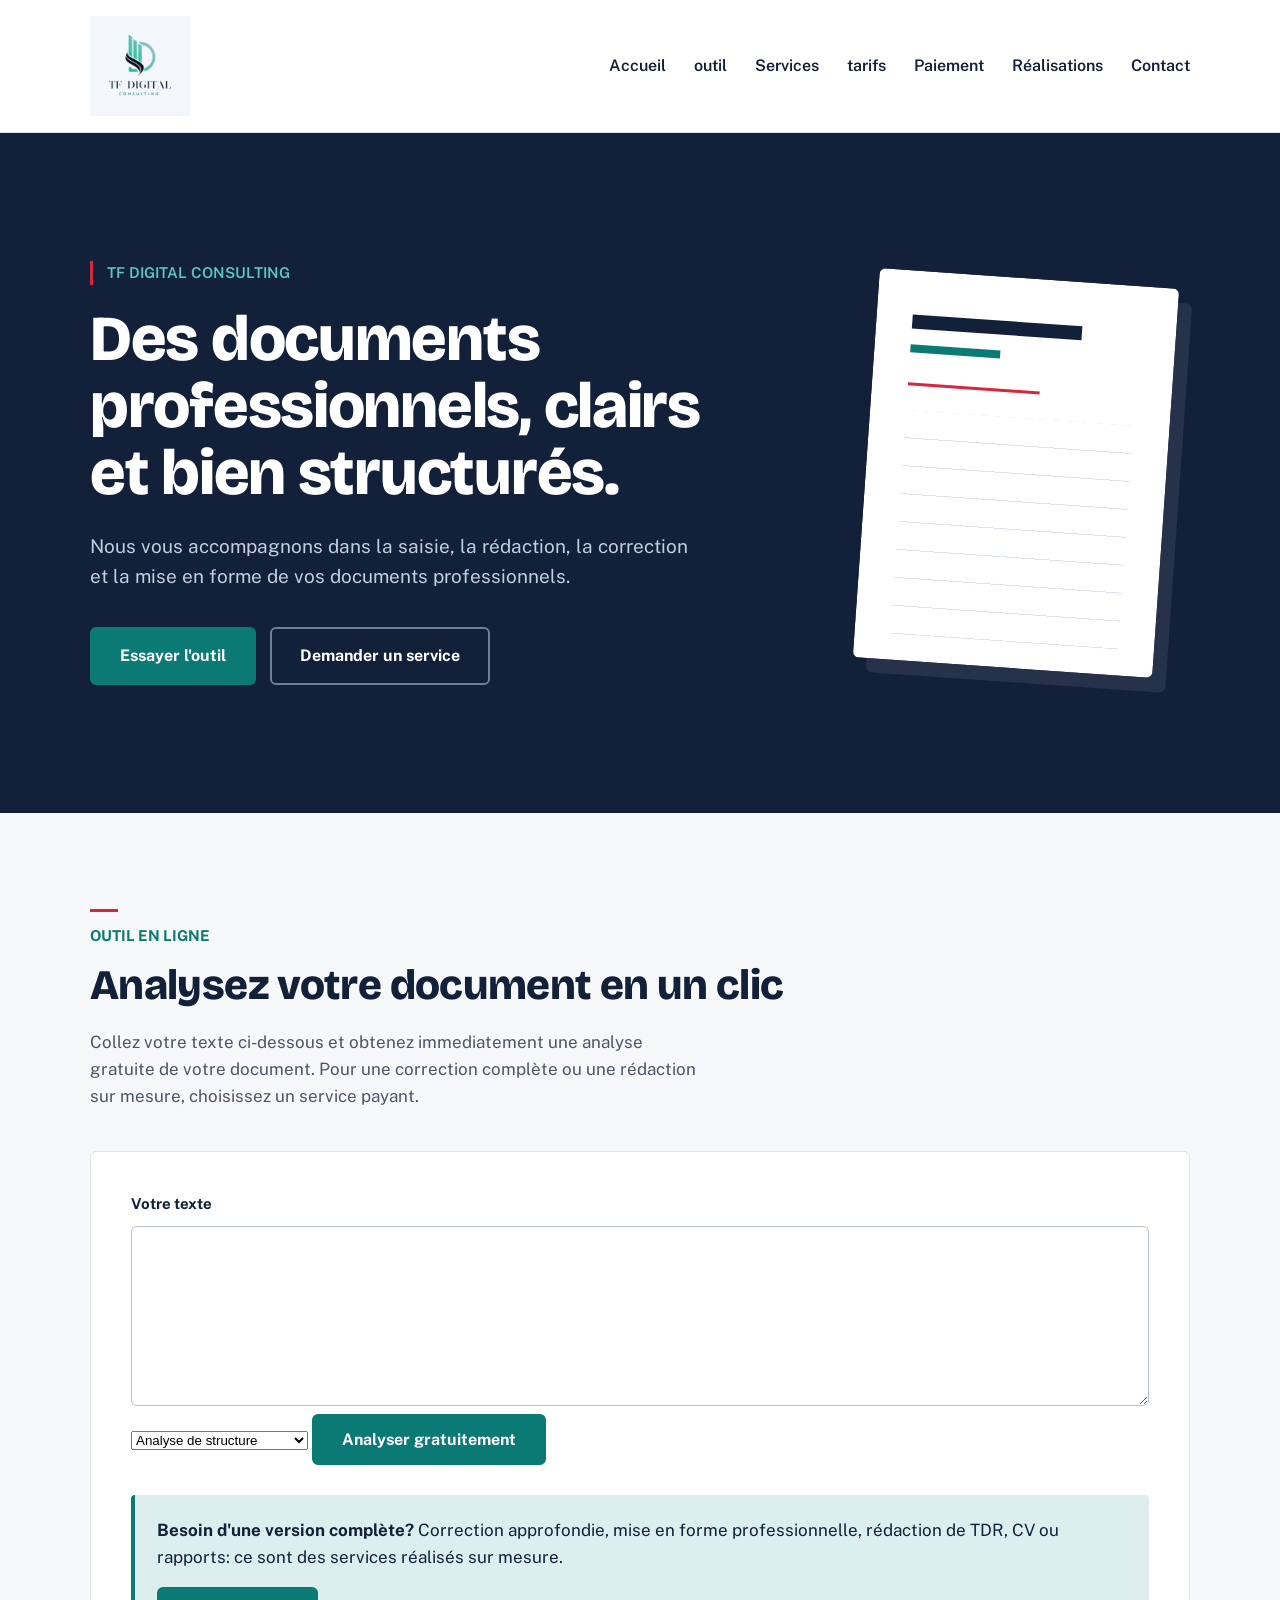
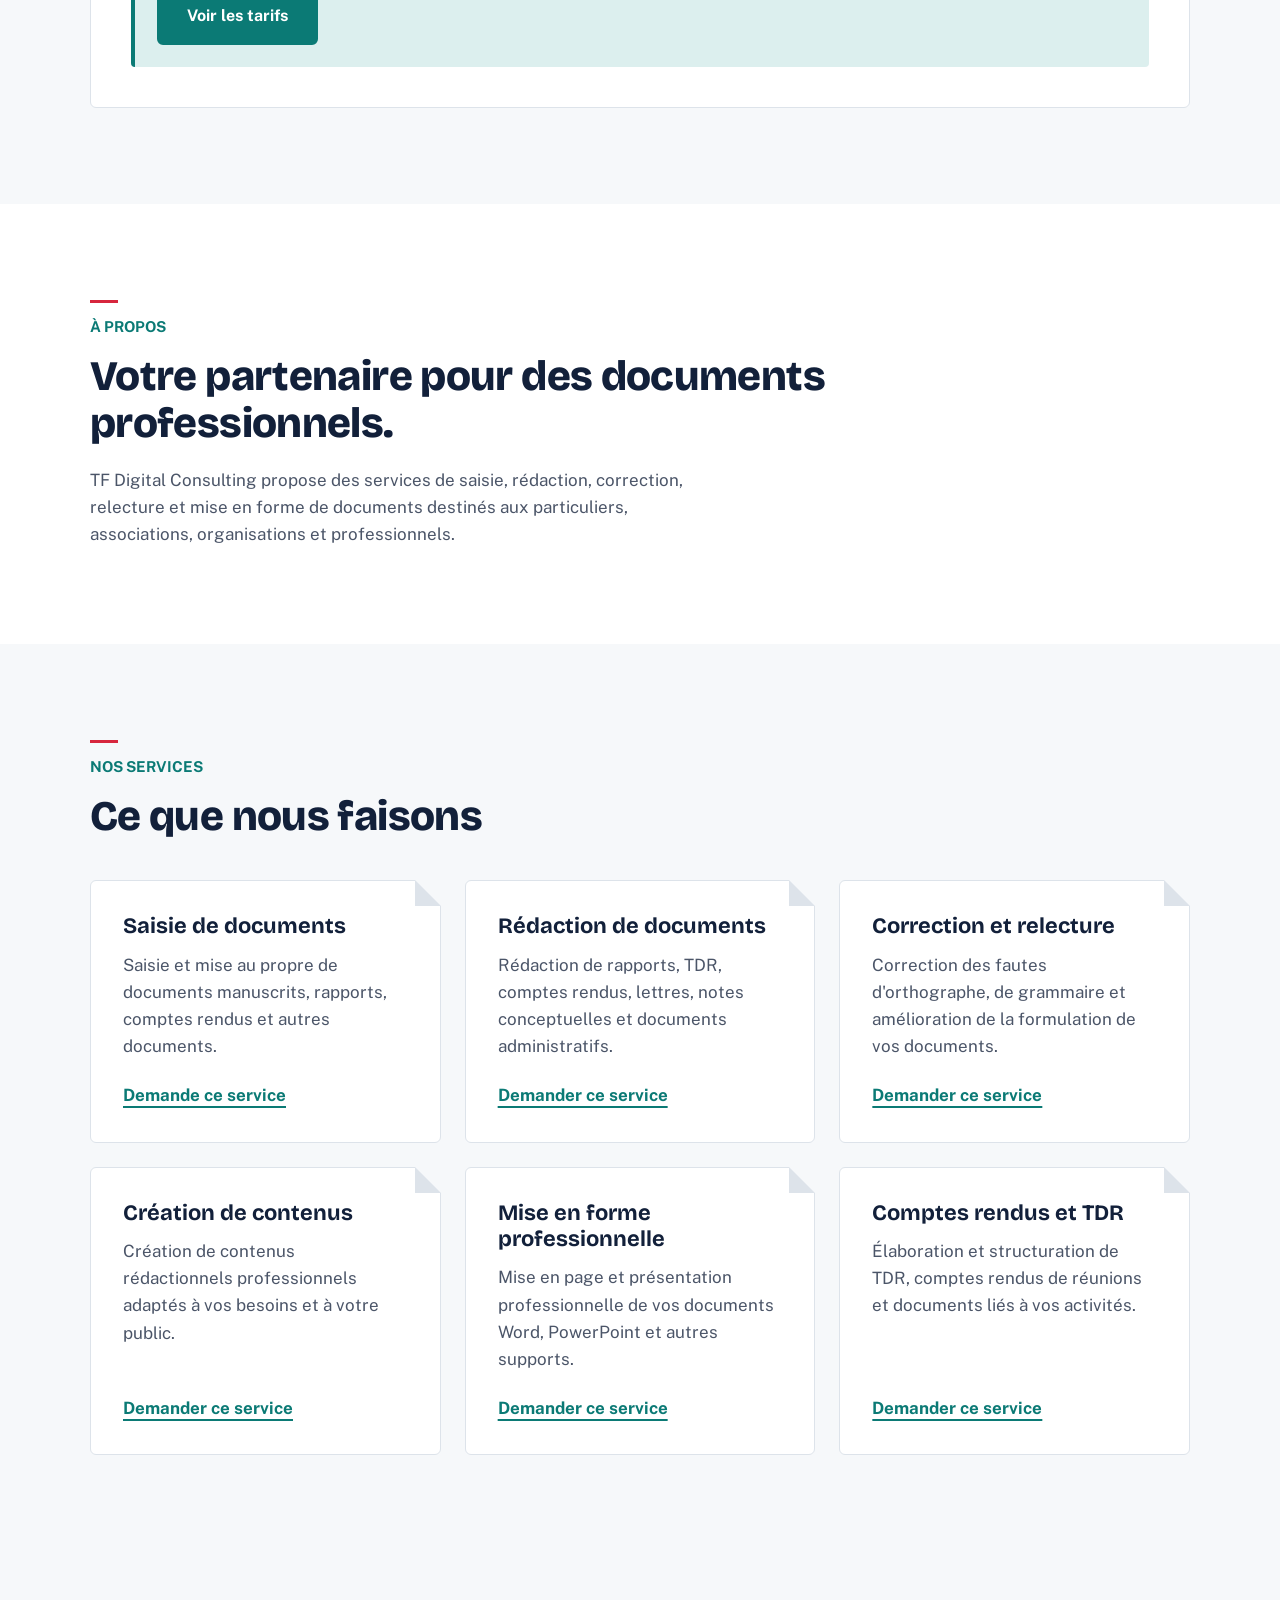
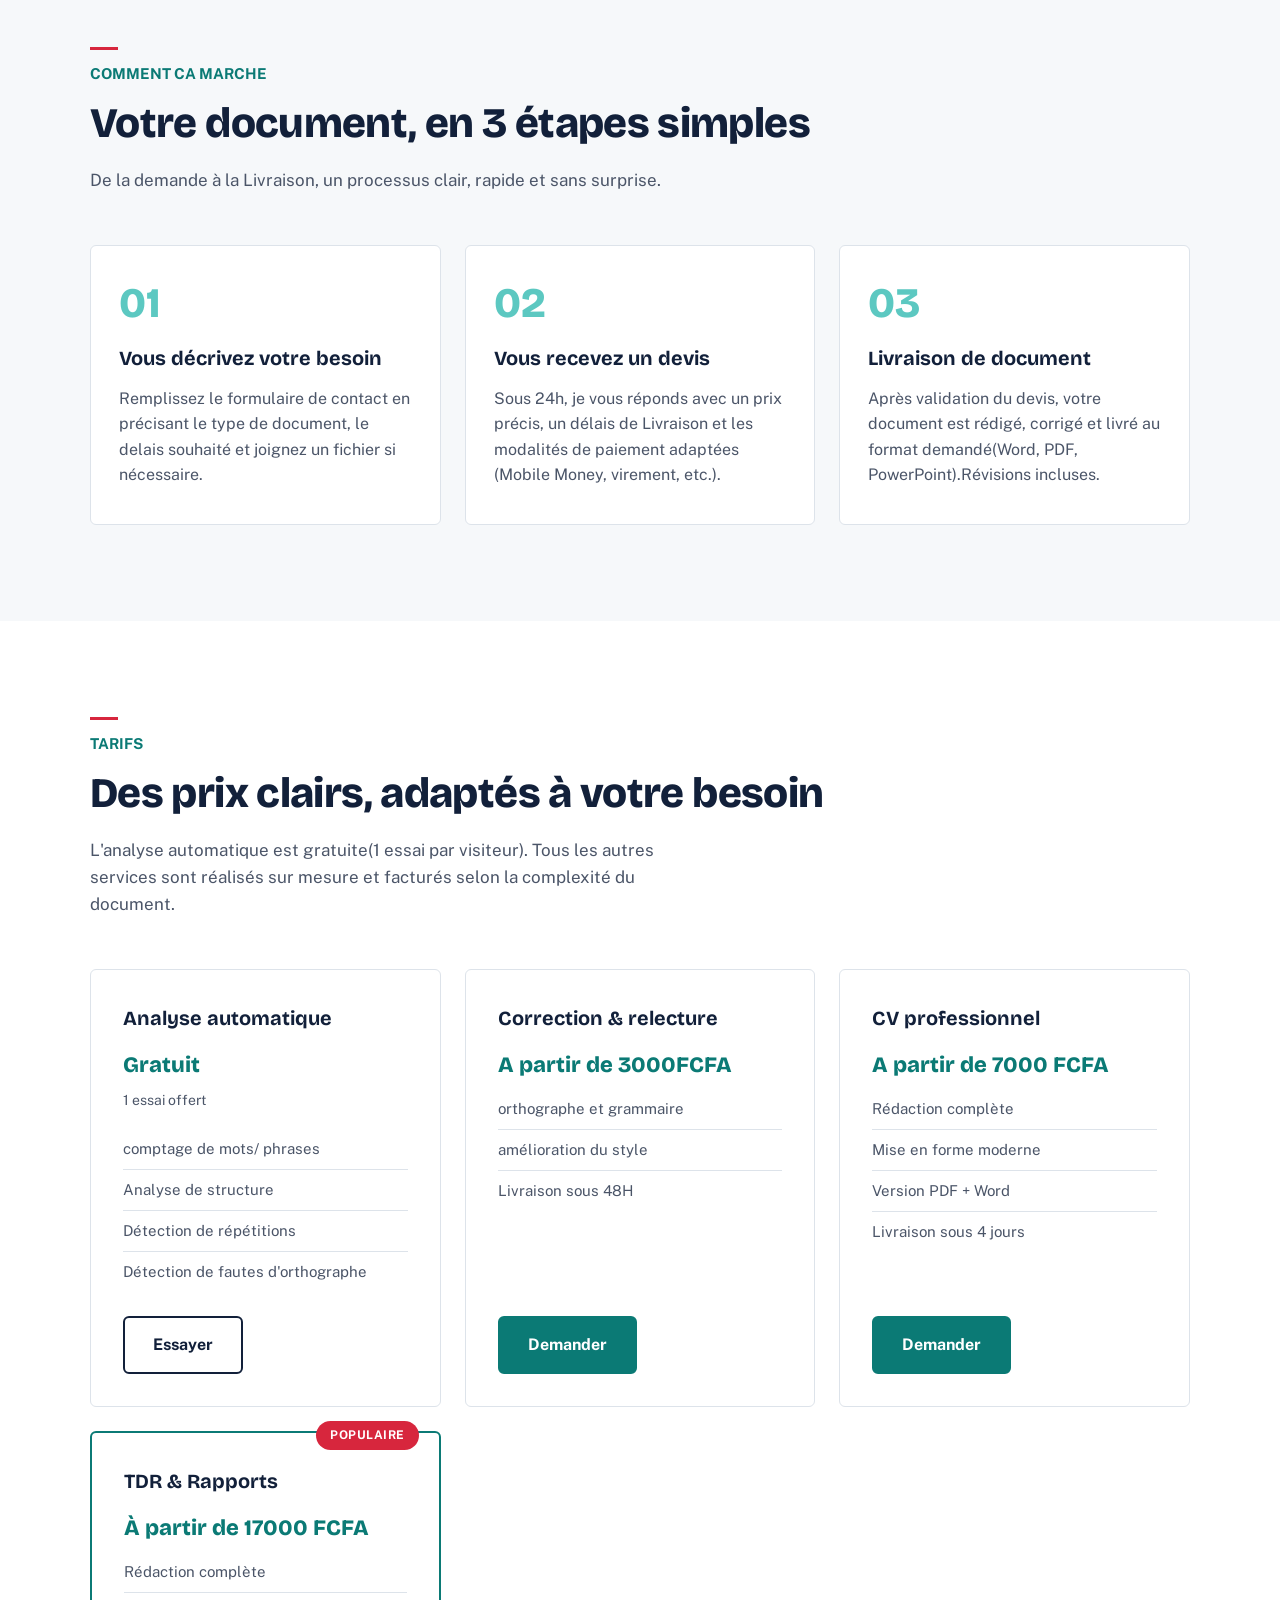
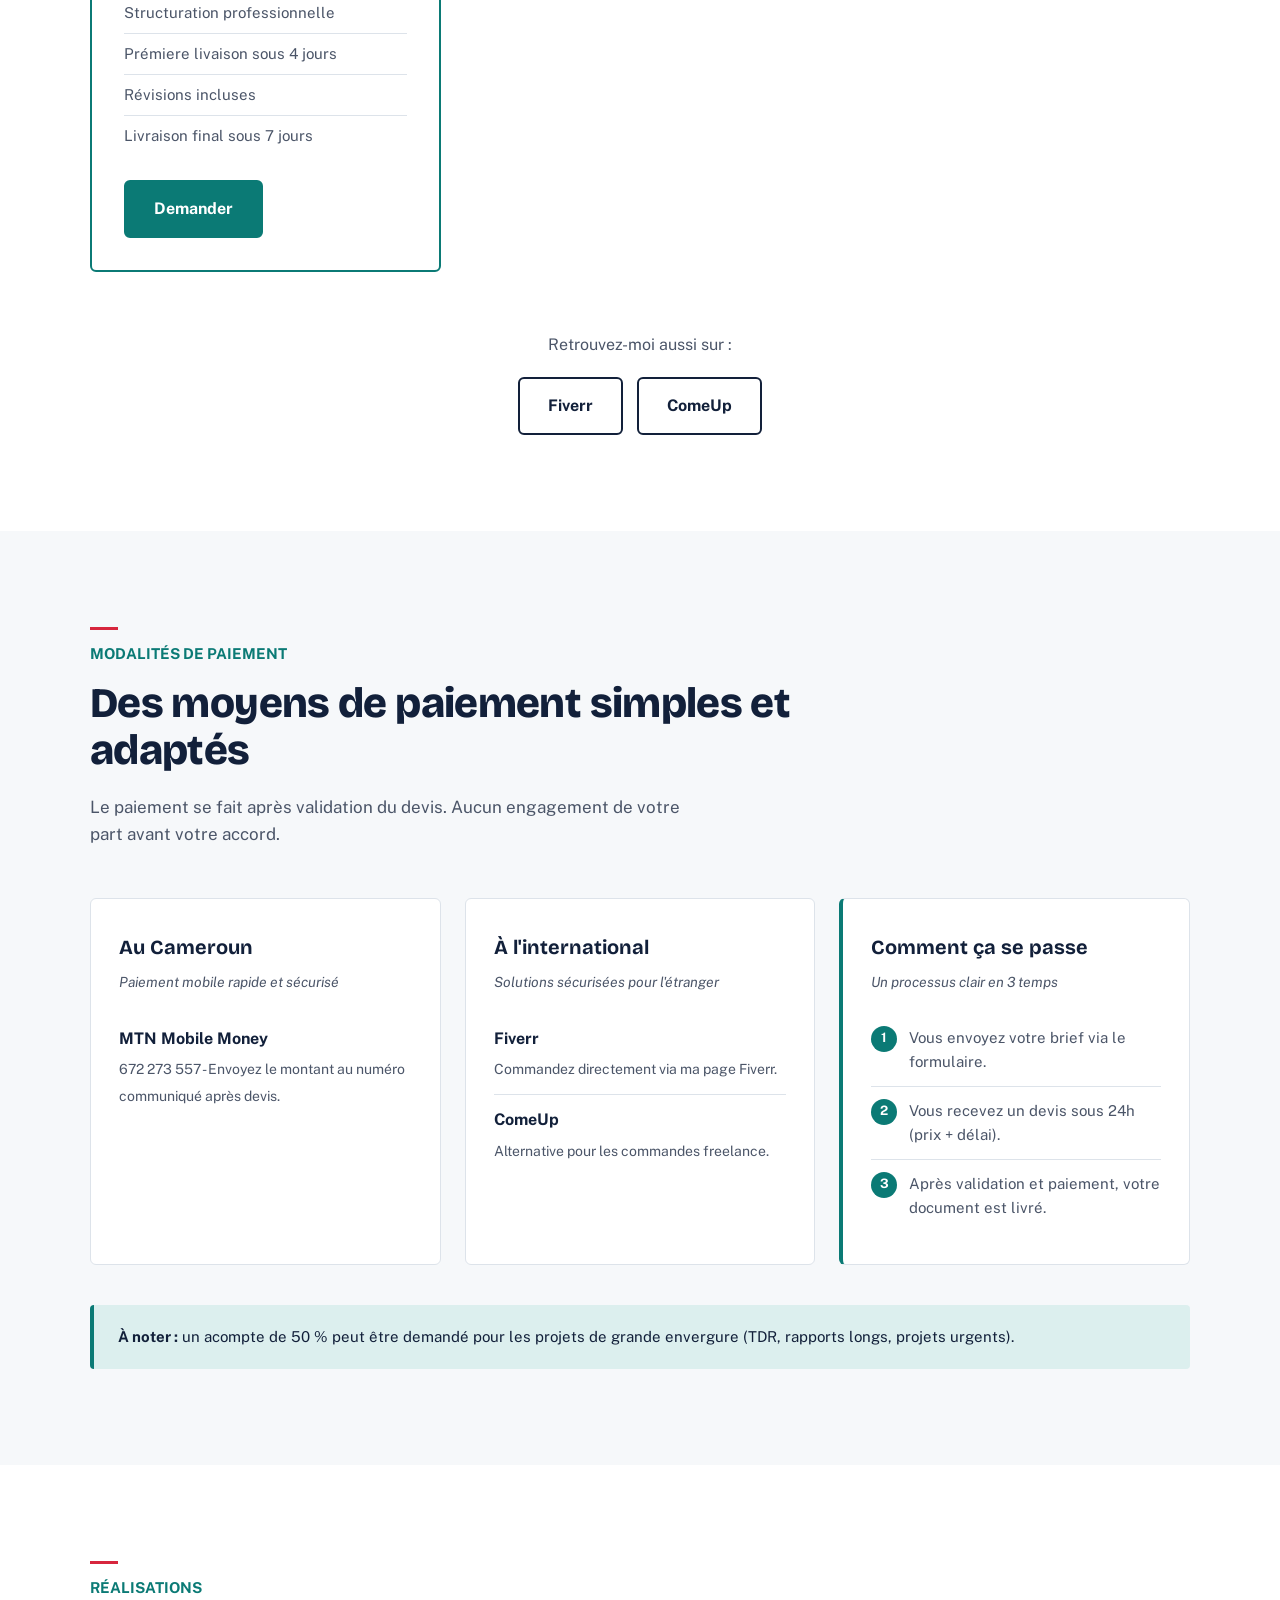
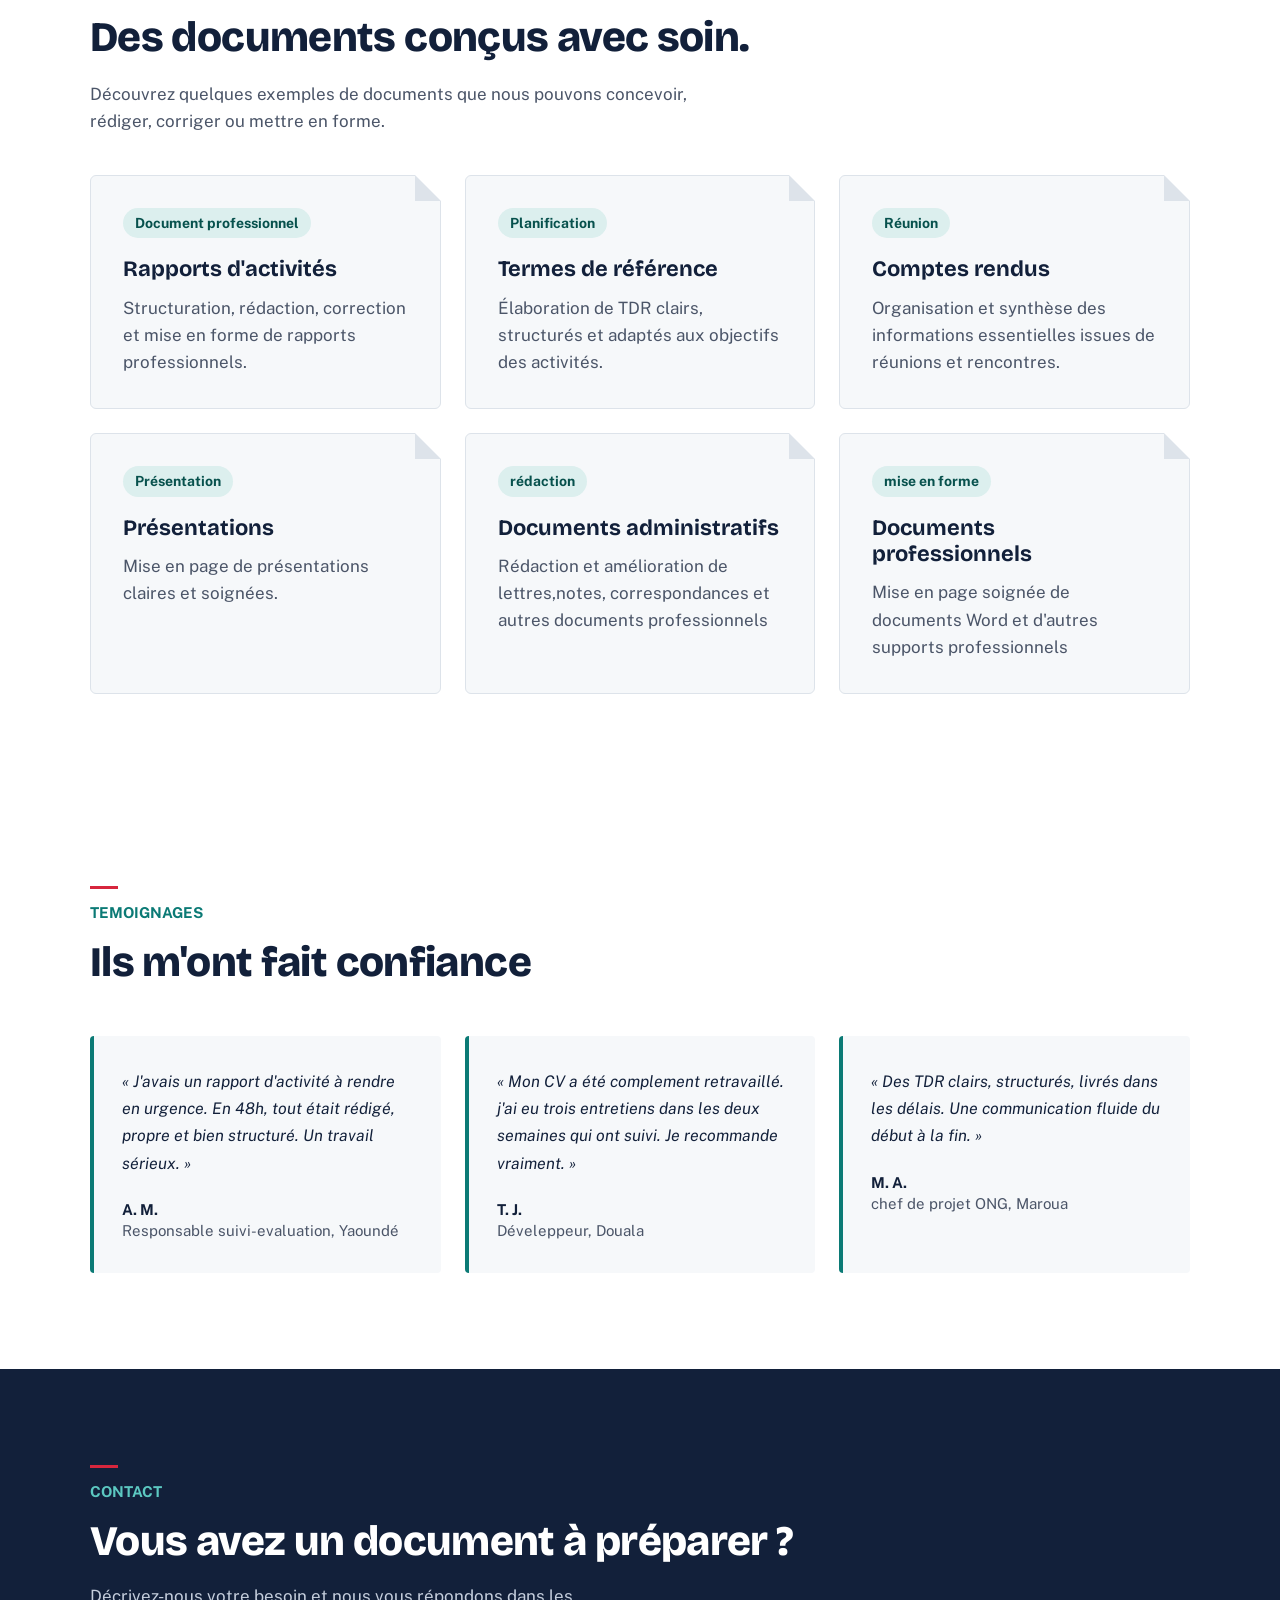
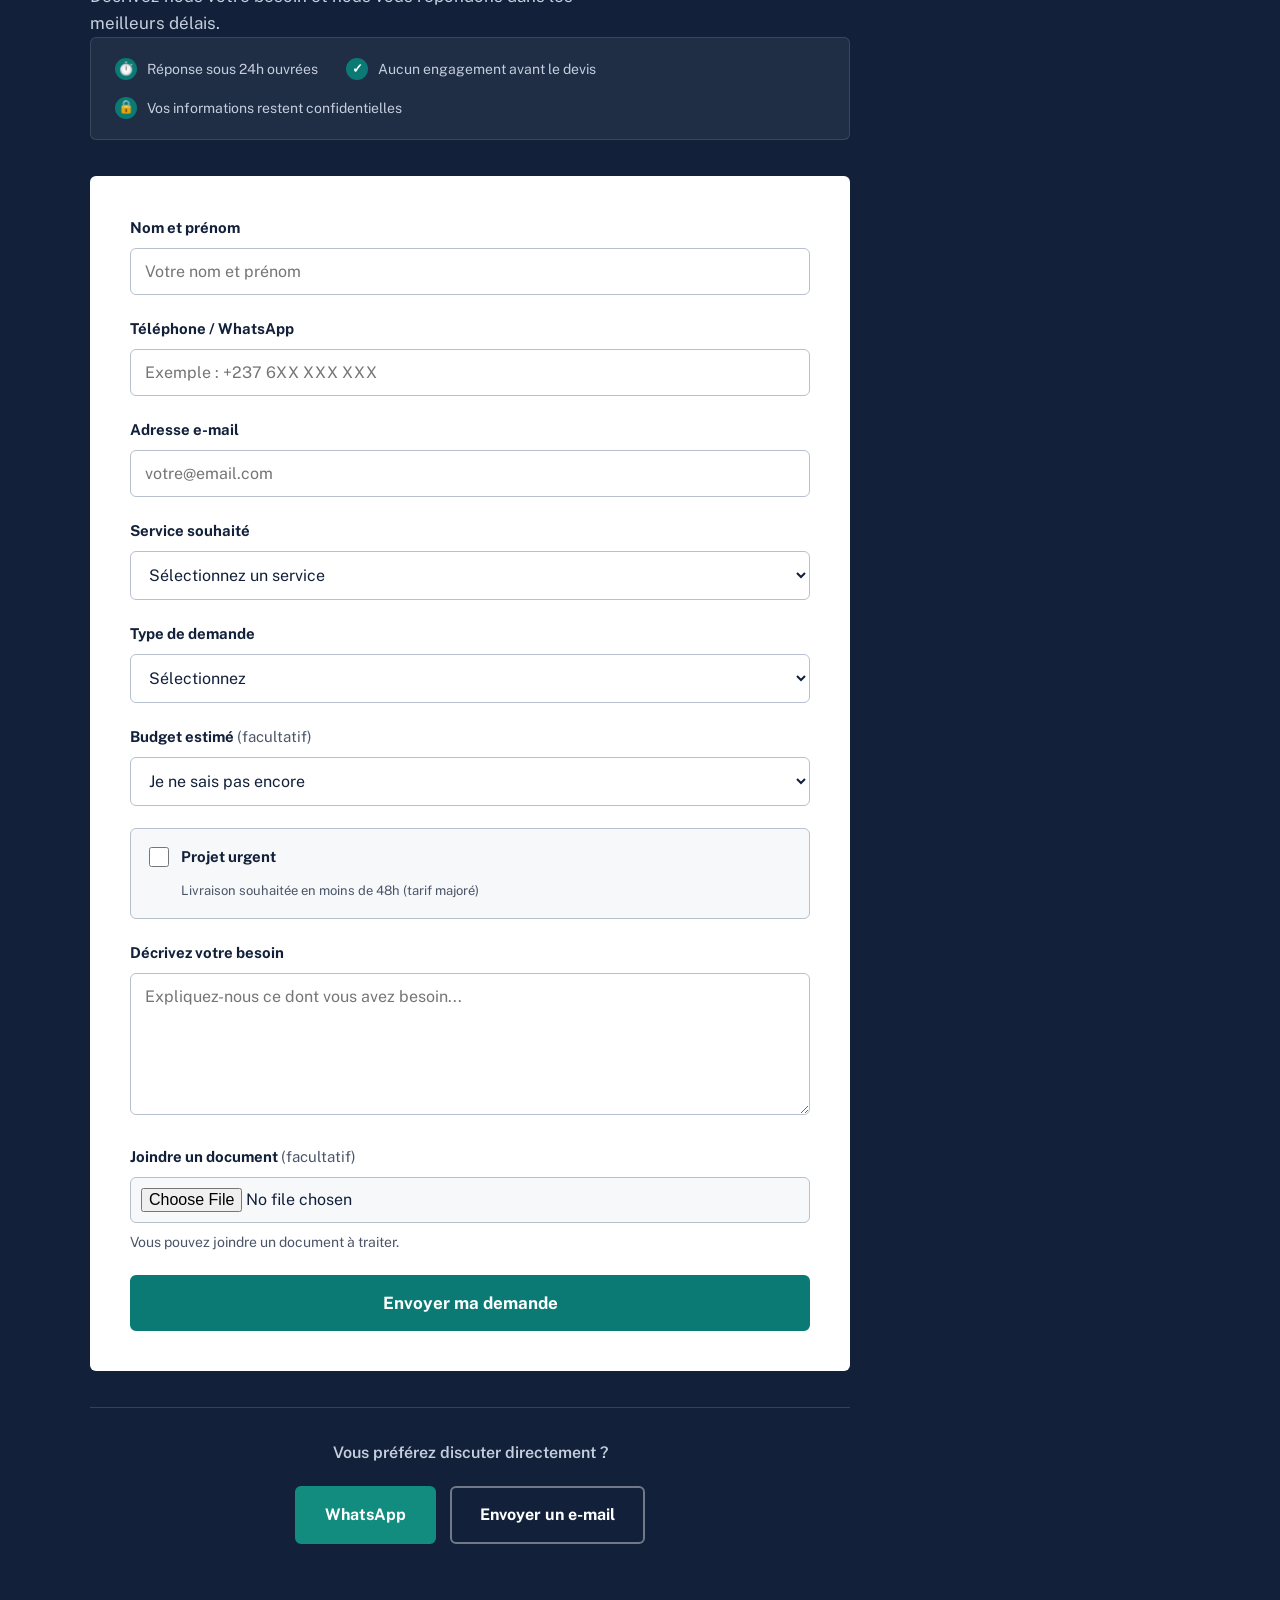
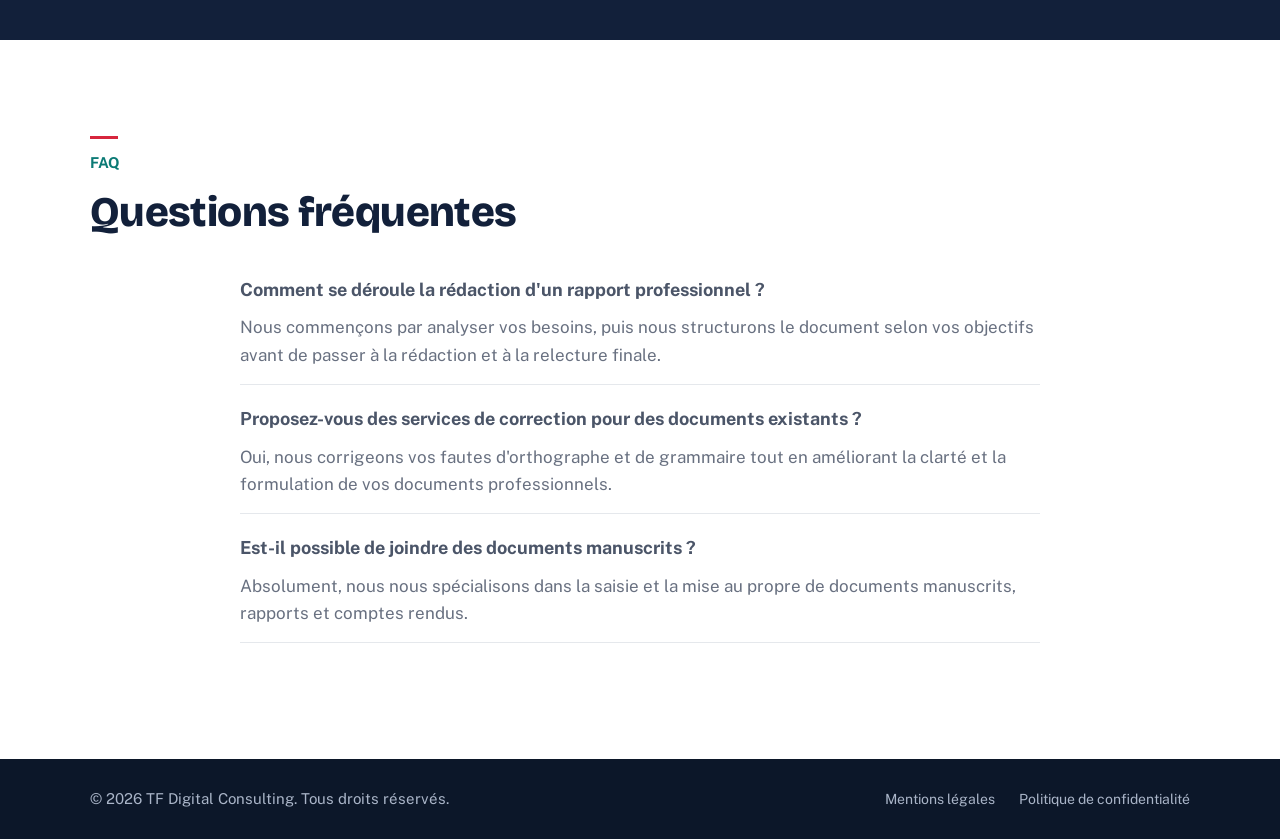
==== commit a0c0fd31: "Ajout nettoyage bouton whatsapp" ====
--- a/index.html
+++ b/index.html
@@ -19,6 +19,20 @@
      <link href="https://fonts.googleapis.com/css2?family=Bricolage+Grotesque:wght@600;700;800&family=public+Sans:wght@400;600;700&display=swap" rel="stylesheet">
      <!-- STYLES -->
       <link rel="stylesheet" href="style.css">
+    <!-- BALISES STRUCTURÉES POUR GOOGLE -->
+<script type="application/ld+json">
+{
+  "@context": "https://schema.org",
+  "@type": "ProfessionalService",
+  "name": "TF Digital Consulting",
+  "description": "Rédaction, correction et mise en forme de documents professionnels : TDR, rapports, CV, comptes rendus.",
+  "url": "https://tf-digital-consulting.netlify.app",
+  "telephone": "+237672273557",
+  "email": "tfdigitalconsulting@gmail.com",
+  "areaServed": { "@type": "Country", "name": "Cameroun" },
+  "priceRange": "2000 - 50000 FCFA"
+}
+</script>  
 </head>
 <body>
 
@@ -26,10 +40,8 @@
     <header>
 
         <nav class="navbar">
-
             <a href="#accueil" class="logo">
-                <span class="logo-mark">TF</span>
-                <span>Digital Consulting</span>
+                <img src="logo.png" alt="TF Digital Consulting Logo" class="logo-img">
             </a>
 
             <ul class="menu">
@@ -801,13 +813,17 @@
       <div class="contact-direct-liens">
         <a href="https://wa.me/+237672273557"
            target="_blank"
+           rel="noopener"
            class="btn btn-whatsapp">
-            WhatsApp : +237 672 273 557
+            WhatsApp 
         </a>
-        <a href="mailto:ngouegni34tryphose@gmail.com"
-           class="btn btn-secondaire">
+        <a href="https://mail.google.com/mail/?view=cm&fs=1&to=tfdigitalconsulting@gmail.com&su=Demande%20seervice%20-%20TF%20Digital%20Consulting"
+          target="_blank"
+          rel="noopener"
+        class="btn btn-secondaire">
             Envoyer un e-mail
         </a>
+
       </div>
      </div>
                 
@@ -841,12 +857,13 @@
 
     <!-- PIED DE PAGE -->
     <footer>
-
-        <p>
-            © 2026 TF Digital Consulting.
-            Tous droits réservés.
-        </p>
-
+       <div class="footer-content">
+        <p>© 2026 TF Digital Consulting. Tous droits réservés.</p>
+        <div class="footer-liens">
+            <a href="mentions-legales.html">Mentions légales</a>
+            <a href="confidentialite.html">Politique de confidentialité</a>
+        </div>
+    </div>   
     </footer>
 
 
--- a/style.css
+++ b/style.css
@@ -75,6 +75,11 @@
     font-size: 20px;
     color: var(--encre);
     text-decoration: none;
+    logo-img{
+        height: 45px; /*Ajuste cette valeur si le logo est trop grand ou trop petit */
+        width: auto;
+        display: block;
+    }
 }
  
 .logo-mark {
@@ -1161,4 +1166,34 @@
         flex: 1 1 100%;
         text-align: center;
     }
+}
+/* Footer Liens */
+.footer-content {
+    max-width: 1200px;
+    margin: 0 auto;
+    display: flex;
+    justify-content: space-between;
+    align-items: center;
+    flex-wrap: wrap;
+    gap: 15px;
+}
+.footer-liens a {
+    color: #AAB5C8;
+    text-decoration: none;
+    font-size: 14px;
+    margin-left: 20px;
+    transition: color 0.2s;
+}
+.footer-liens a:hover {
+    color: var(--blanc);
+}
+@media (max-width: 768px) {
+    .footer-content { flex-direction: column; text-align: center; }
+    .footer-liens a { margin: 0 10px; }
+}
+/*Réduction de la taille du logo*/
+.logo-img{
+    height: 100px;/* Tu peux essayer 35px ou 45px si ce n'est pas parfait*/
+    width: auto;
+    display: block;
 }
